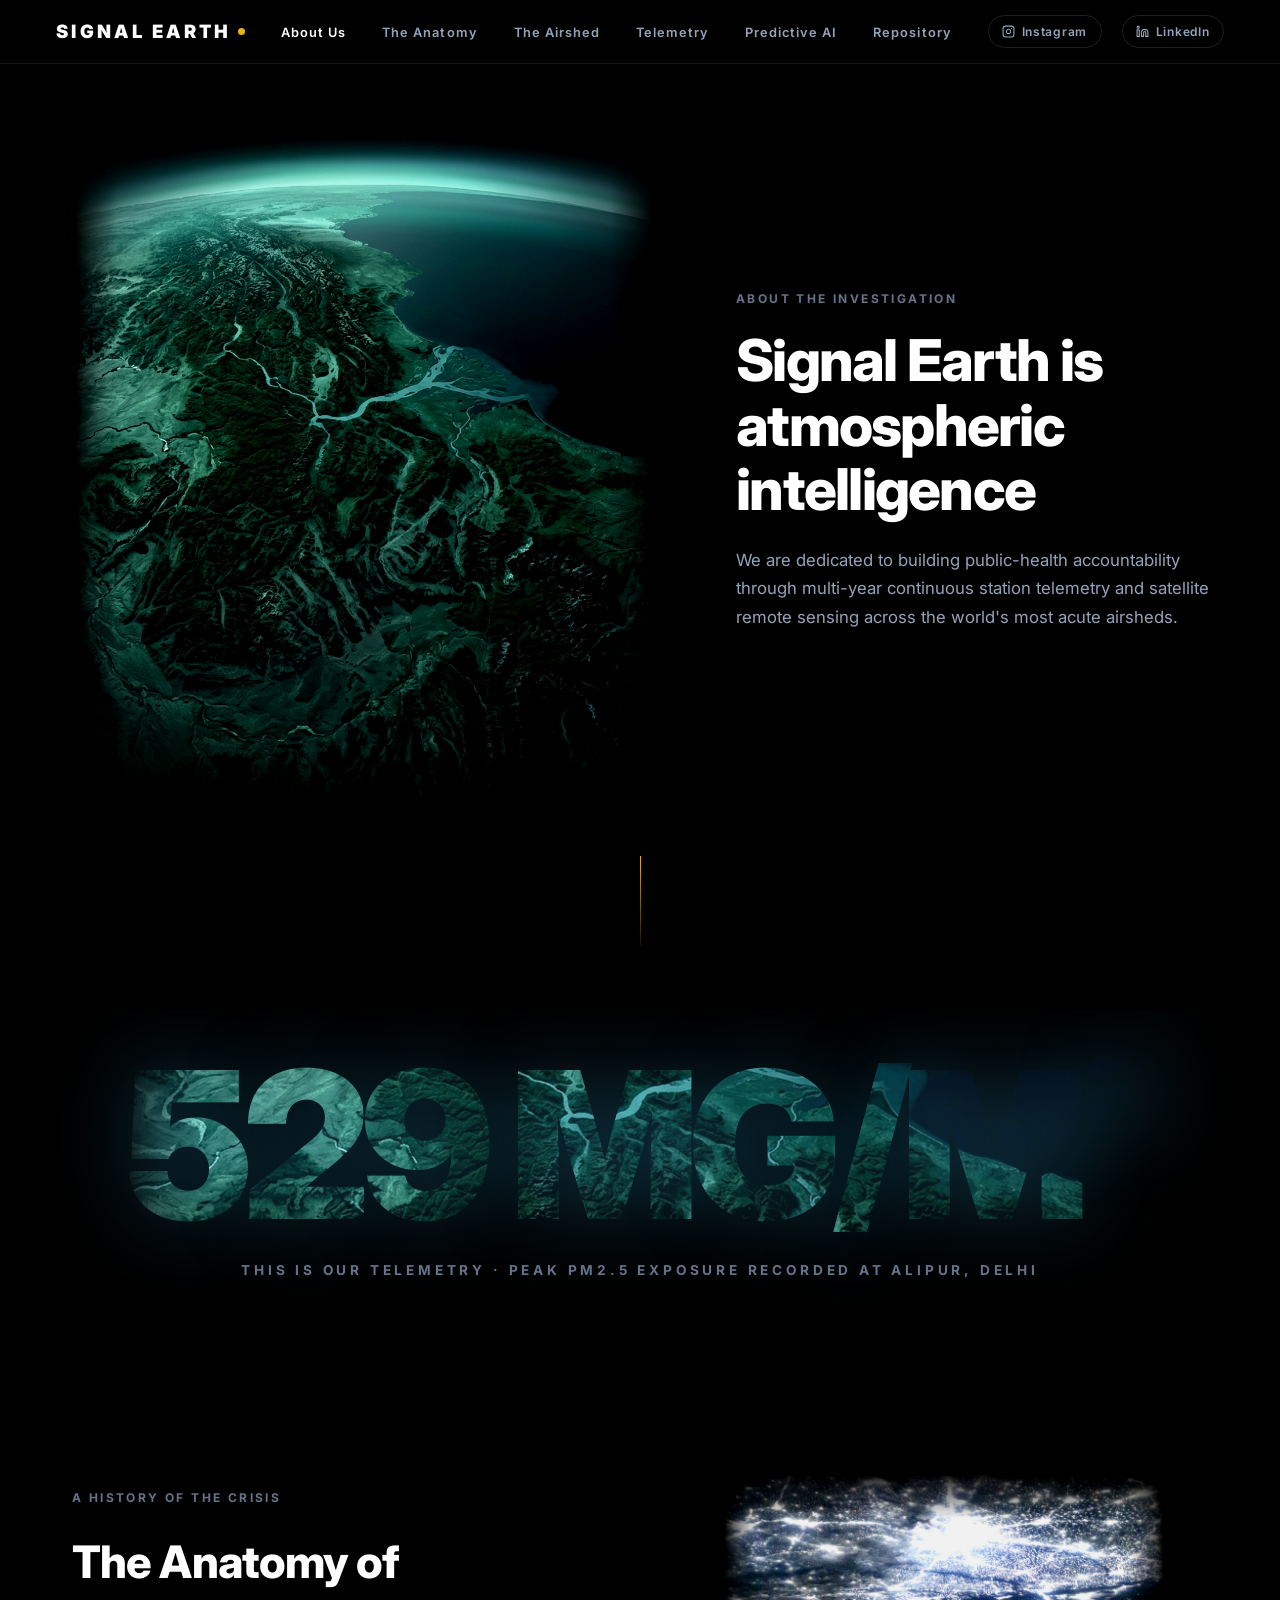
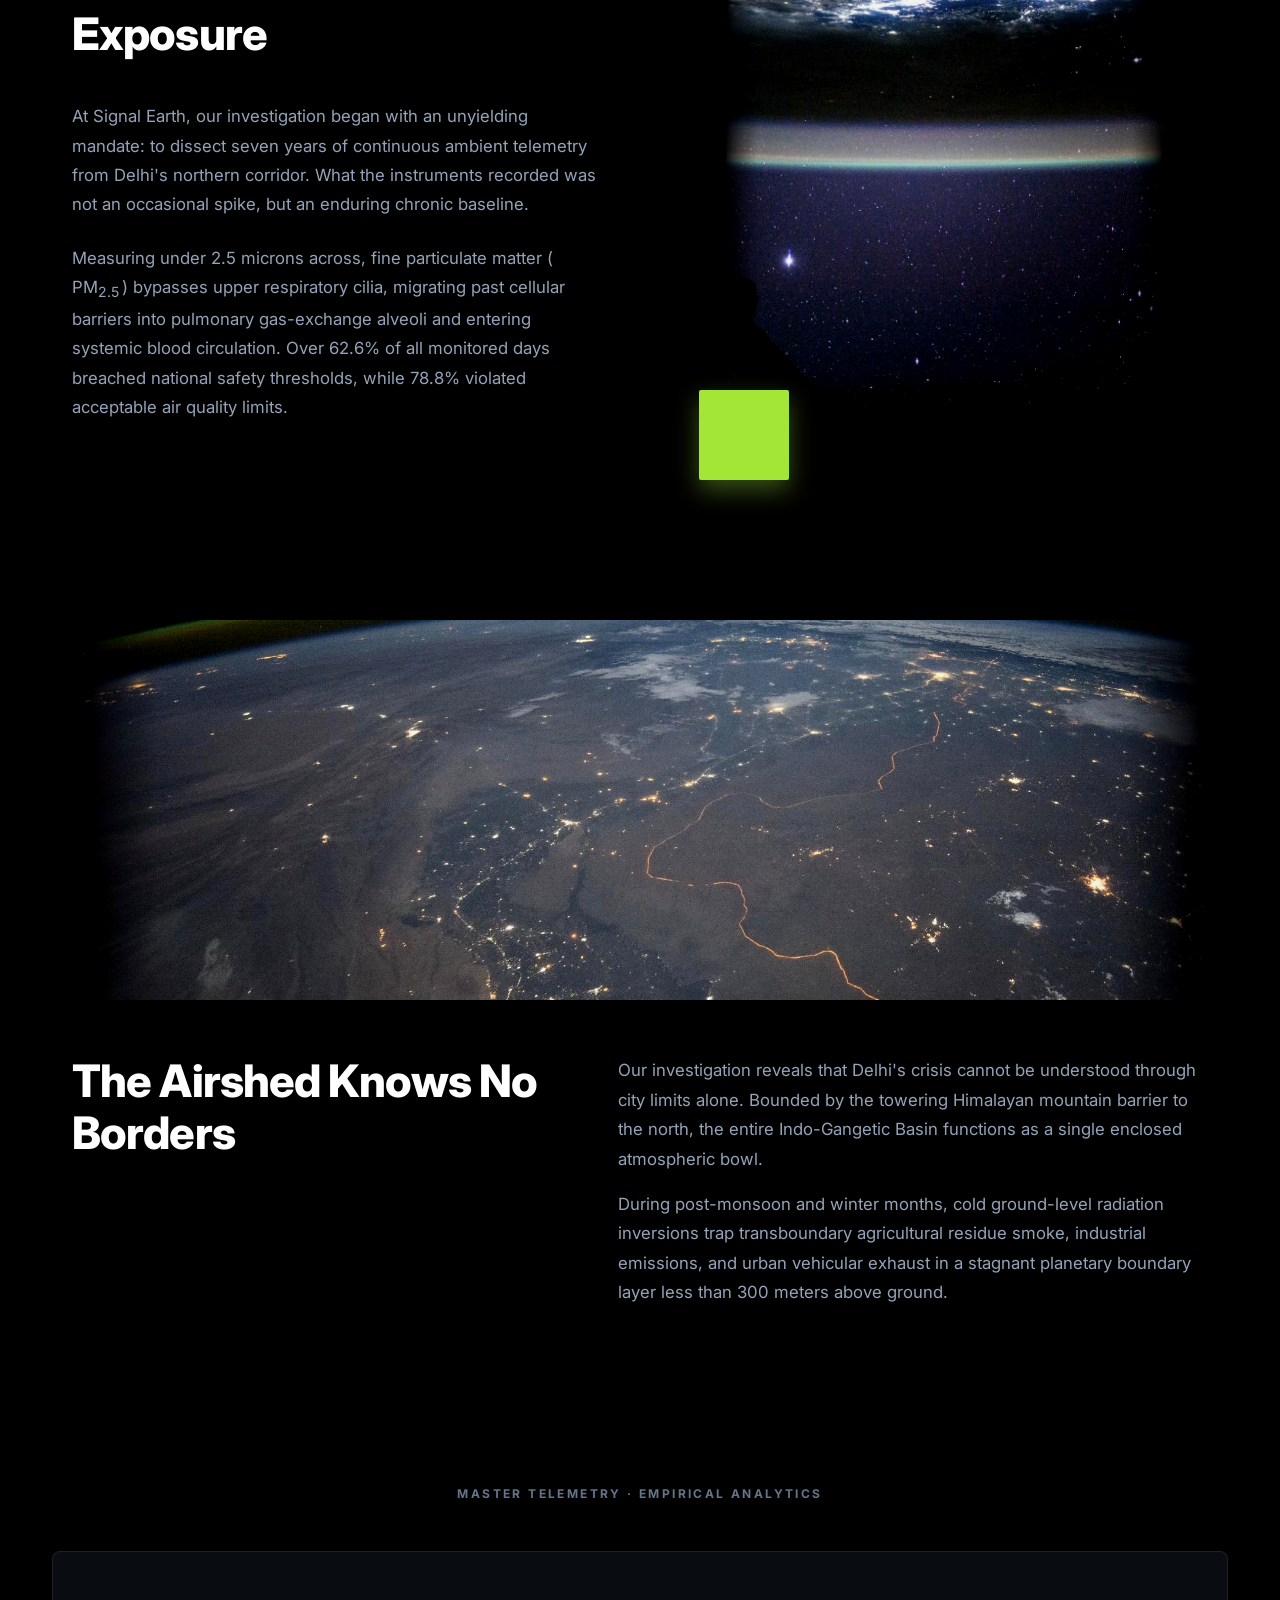
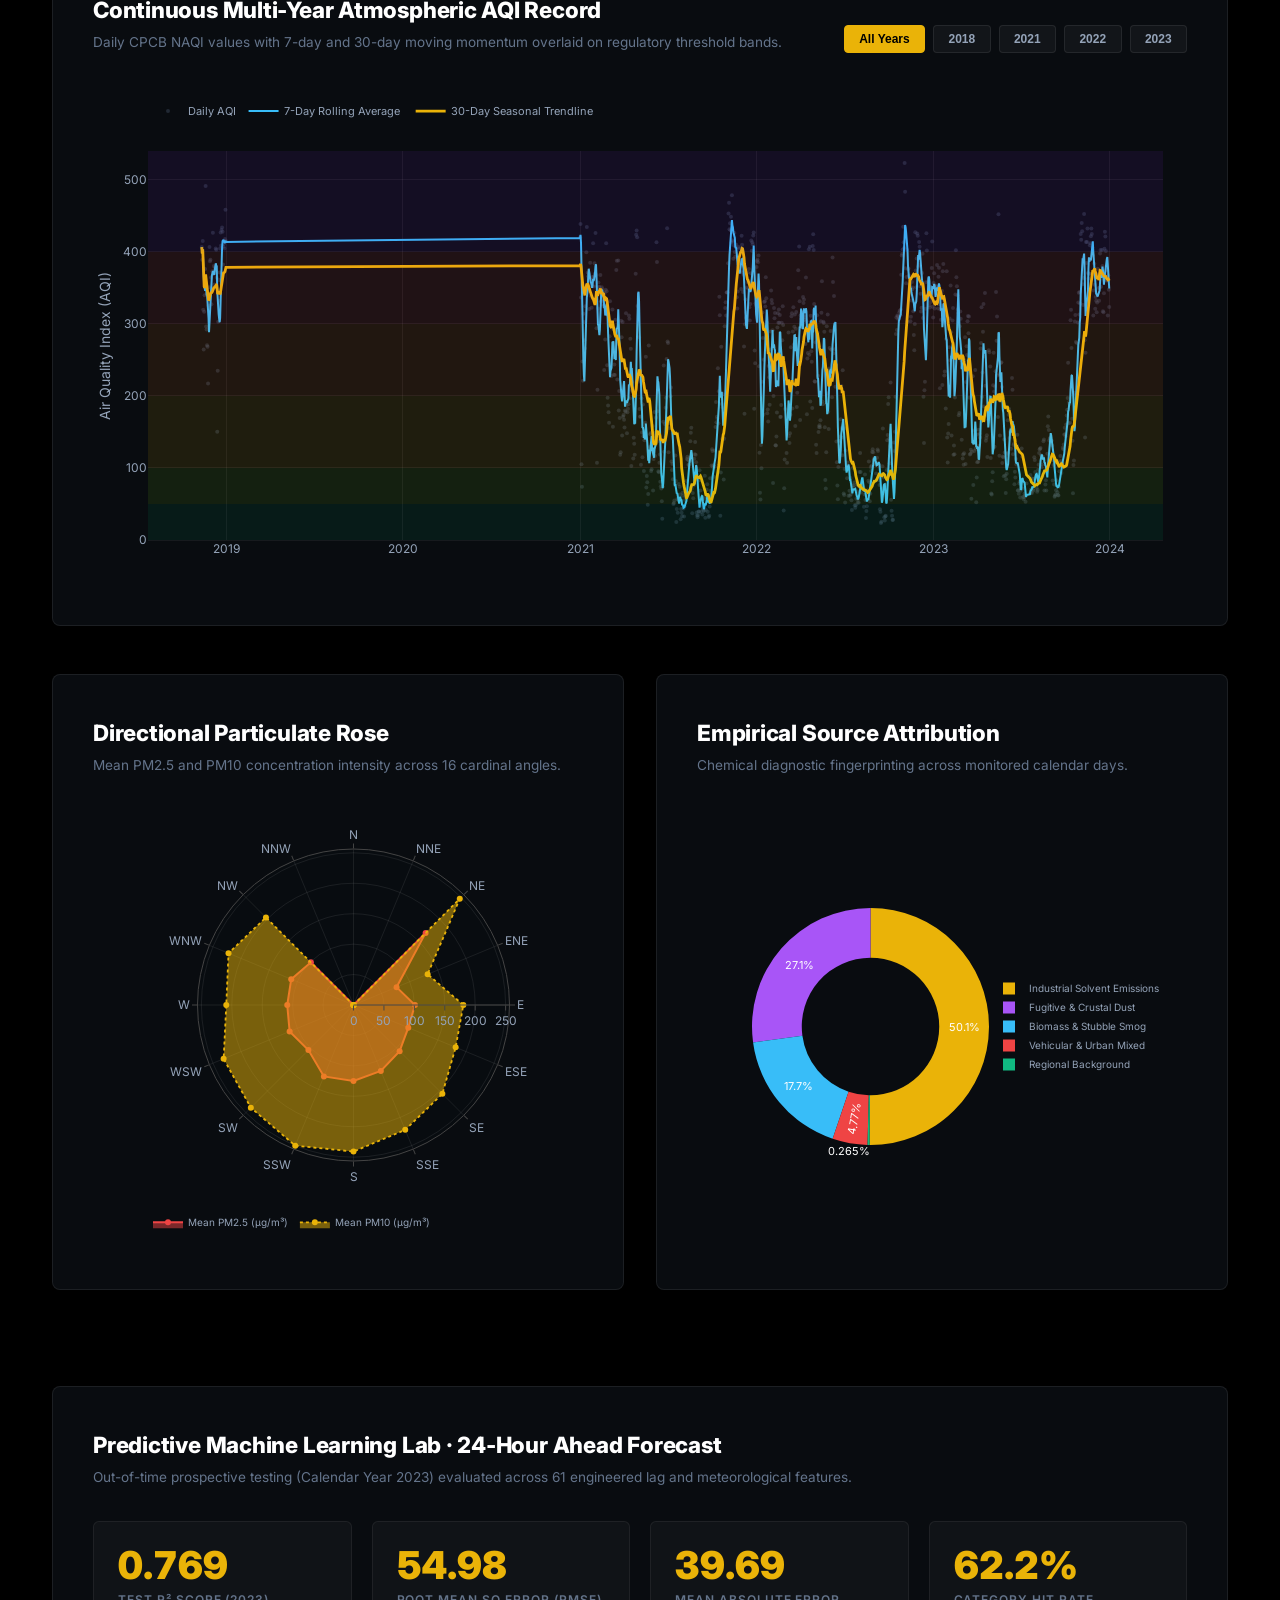
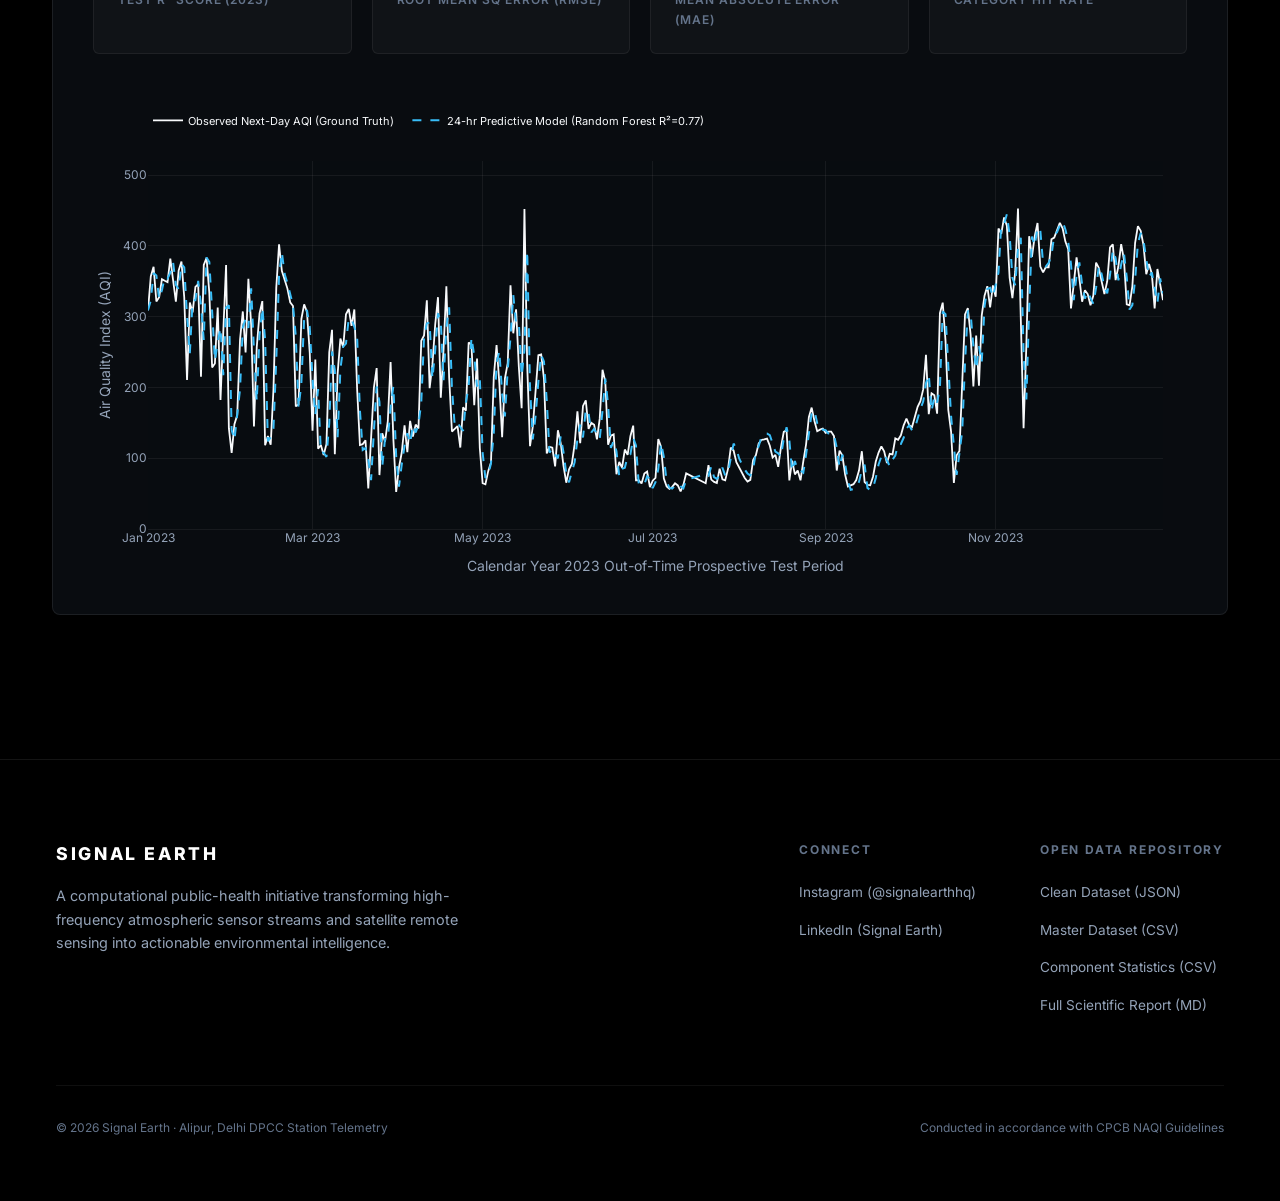
==== web/index.html @ 929bccee "refactor(web): update imagery with authentic dark satellite telemetry, remove people/street photos, " ====
<!DOCTYPE html>
<html lang="en">
<head>
  <meta charset="UTF-8">
  <meta name="viewport" content="width=device-width, initial-scale=1.0">
  <title>Signal Earth — Delhi Air Quality Investigation</title>
  <meta name="description" content="A luxury visual investigation into multi-year ambient air quality, CPCB NAQI telemetry, and predictive AI forecasting in Delhi, India.">
  <link rel="preconnect" href="https://fonts.googleapis.com">
  <link rel="preconnect" href="https://fonts.gstatic.com" crossorigin>
  <link href="https://fonts.googleapis.com/css2?family=Inter:wght@300;400;500;600;700;800;900&family=Newsreader:ital,opsz,wght@0,6..72,400;1,6..72,400&display=swap" rel="stylesheet">
  <script src="https://cdn.plot.ly/plotly-2.30.0.min.js"></script>
  <link rel="stylesheet" href="style.css">
</head>
<body>

  <!-- =========================================================================
       1. NAVIGATION BAR (Death Zone Style)
       ========================================================================= -->
  <header class="dz-navbar">
    <a href="#" class="dz-logo">
      <div class="dz-logo-mark">
        <span>SIGNAL EARTH</span>
        <span class="dz-logo-dot"></span>
      </div>
    </a>

    <ul class="dz-nav-center">
      <li><a href="#about" class="active">About Us</a></li>
      <li><a href="#exposure">The Anatomy</a></li>
      <li><a href="#airshed">The Airshed</a></li>
      <li><a href="#telemetry">Telemetry</a></li>
      <li><a href="#forecast">Predictive AI</a></li>
      <li><a href="#downloads">Repository</a></li>
    </ul>

    <div class="dz-nav-social">
      <a href="https://www.instagram.com/signalearthhq/" target="_blank" rel="noopener noreferrer" class="social-pill-link">
        <svg width="13" height="13" viewBox="0 0 24 24" fill="none" stroke="currentColor" stroke-width="2" stroke-linecap="round" stroke-linejoin="round"><rect x="2" y="2" width="20" height="20" rx="5" ry="5"></rect><path d="M16 11.37A4 4 0 1 1 12.63 8 4 4 0 0 1 16 11.37z"></path><line x1="17.5" y1="6.5" x2="17.51" y2="6.5"></line></svg>
        <span>Instagram</span>
      </a>
      <a href="https://www.linkedin.com/company/signalearth/about/?viewAsMember=true" target="_blank" rel="noopener noreferrer" class="social-pill-link">
        <svg width="13" height="13" viewBox="0 0 24 24" fill="none" stroke="currentColor" stroke-width="2" stroke-linecap="round" stroke-linejoin="round"><path d="M16 8a6 6 0 0 1 6 6v7h-4v-7a2 2 0 0 0-2-2 2 2 0 0 0-2 2v7h-4v-7a6 6 0 0 1 6-6z"></path><rect x="2" y="9" width="4" height="12"></rect><circle cx="4" cy="4" r="2"></circle></svg>
        <span>LinkedIn</span>
      </a>
    </div>
  </header>

  <main>
    <!-- =========================================================================
         2. HERO SECTION (Death Zone Mountain Layout)
         ========================================================================= -->
    <section class="dz-hero-section" id="about">
      <div class="dz-hero-canvas">
        <div class="dz-hero-focal-wrap">
          <img src="assets/hero_satellite_earth.jpg" alt="Atmospheric Remote Sensing and Planetary Dynamic Contours over Northern India" class="dz-hero-focal-img">
        </div>

        <div class="dz-hero-editorial-panel">
          <div class="dz-section-tag">About the Investigation</div>
          <h1 class="dz-hero-headline">Signal Earth is atmospheric intelligence</h1>
          <p class="dz-hero-paragraph">We are dedicated to building public-health accountability through multi-year continuous station telemetry and satellite remote sensing across the world's most acute airsheds.</p>
        </div>
      </div>

      <!-- Delicate vertical golden connecting line -->
      <div class="dz-vertical-guide-line"></div>
    </section>

    <!-- =========================================================================
         3. GIANT TYPOGRAPHIC MASK SECTION (The "8000m" Equivalent)
         ========================================================================= -->
    <section class="dz-giant-stat-section">
      <div class="dz-giant-stat-text">529 µg/m³</div>
      <div class="dz-giant-tagline">This is our telemetry &middot; Peak PM2.5 exposure recorded at Alipur, Delhi</div>
    </section>

    <!-- =========================================================================
         4. ASYMMETRIC NARRATIVE SECTION (The "A History of Us" Equivalent)
         ========================================================================= -->
    <section class="dz-narrative-section" id="exposure">
      <div class="dz-narrative-body">
        <div class="dz-section-tag">A History of the Crisis</div>
        <h2 class="dz-narrative-title">The Anatomy of Exposure</h2>
        <p>At Signal Earth, our investigation began with an unyielding mandate: to dissect seven years of continuous ambient telemetry from Delhi's northern corridor. What the instruments recorded was not an occasional spike, but an enduring chronic baseline.</p>
        <p>Measuring under 2.5 microns across, fine particulate matter (&thinsp;PM<sub>2.5</sub>&thinsp;) bypasses upper respiratory cilia, migrating past cellular barriers into pulmonary gas-exchange alveoli and entering systemic blood circulation. Over 62.6% of all monitored days breached national safety thresholds, while 78.8% violated acceptable air quality limits.</p>
      </div>

      <div class="dz-photo-accent-wrapper">
        <img src="assets/delhi_iss_night.jpg" alt="NASA ISS nocturnal remote sensing of Delhi urban footprint under winter atmospheric inversion" class="dz-story-photo">
        <div class="dz-accent-block"></div>
      </div>
    </section>

    <!-- =========================================================================
         5. WIDE PANORAMIC BREAK (The "Our Sustainable Journey" Equivalent)
         ========================================================================= -->
    <section class="dz-panorama-section" id="airshed">
      <div class="dz-panorama-frame">
        <img src="assets/himalaya_haze_panorama.jpg" alt="NASA Earth Observatory Satellite Panorama of Winter Haze Trapped Along the Himalayas">
      </div>

      <div class="dz-panorama-editorial">
        <h2 class="dz-panorama-headline">The Airshed Knows No Borders</h2>
        <div class="dz-panorama-text">
          <p>Our investigation reveals that Delhi's crisis cannot be understood through city limits alone. Bounded by the towering Himalayan mountain barrier to the north, the entire Indo-Gangetic Basin functions as a single enclosed atmospheric bowl.</p>
          <p style="margin-top: 1rem;">During post-monsoon and winter months, cold ground-level radiation inversions trap transboundary agricultural residue smoke, industrial emissions, and urban vehicular exhaust in a stagnant planetary boundary layer less than 300 meters above ground.</p>
        </div>
      </div>
    </section>

    <!-- =========================================================================
         6. MINIMALIST LUXURY DATA WIDGETS
         ========================================================================= -->
    <section class="dz-data-section" id="telemetry">
      <div class="dz-section-tag" style="text-align: center; margin-bottom: 3rem;">Master Telemetry &middot; Empirical Analytics</div>

      <!-- Widget 1: Master 7-Year AQI Trajectory -->
      <div class="dz-widget-card">
        <div class="dz-widget-header">
          <div>
            <h3 class="dz-widget-title">Continuous Multi-Year Atmospheric AQI Record</h3>
            <p class="dz-widget-subtitle">Daily CPCB NAQI values with 7-day and 30-day moving momentum overlaid on regulatory threshold bands.</p>
          </div>
          <div class="dz-filter-pill-group" id="year-filter-group">
            <button class="dz-filter-pill active" data-year="ALL">All Years</button>
            <button class="dz-filter-pill" data-year="2018">2018</button>
            <button class="dz-filter-pill" data-year="2021">2021</button>
            <button class="dz-filter-pill" data-year="2022">2022</button>
            <button class="dz-filter-pill" data-year="2023">2023</button>
          </div>
        </div>
        <div id="chart-timeseries" style="width: 100%; min-height: 500px;"></div>
      </div>

      <!-- Widget 2: Directional Polar Wind Rose & Source Attribution -->
      <div style="display: grid; grid-template-columns: 1fr 1fr; gap: 2rem;" class="grid-dual">
        <div class="dz-widget-card">
          <div class="dz-widget-header">
            <div>
              <h3 class="dz-widget-title">Directional Particulate Rose</h3>
              <p class="dz-widget-subtitle">Mean PM2.5 and PM10 concentration intensity across 16 cardinal angles.</p>
            </div>
          </div>
          <div id="chart-wind-rose" style="width: 100%; min-height: 440px;"></div>
        </div>

        <div class="dz-widget-card">
          <div class="dz-widget-header">
            <div>
              <h3 class="dz-widget-title">Empirical Source Attribution</h3>
              <p class="dz-widget-subtitle">Chemical diagnostic fingerprinting across monitored calendar days.</p>
            </div>
          </div>
          <div id="chart-source-pie" style="width: 100%; min-height: 440px;"></div>
        </div>
      </div>

      <!-- Widget 3: Predictive Machine Learning Forecast Lab -->
      <div class="dz-widget-card" id="forecast" style="margin-top: 3rem;">
        <div class="dz-widget-header">
          <div>
            <h3 class="dz-widget-title">Predictive Machine Learning Lab &middot; 24-Hour Ahead Forecast</h3>
            <p class="dz-widget-subtitle">Out-of-time prospective testing (Calendar Year 2023) evaluated across 61 engineered lag and meteorological features.</p>
          </div>
        </div>

        <!-- 4 KPI Boxes -->
        <div class="dz-kpi-grid">
          <div class="dz-kpi-box">
            <div class="dz-kpi-num">0.769</div>
            <div class="dz-kpi-desc">Test R&sup2; Score (2023)</div>
          </div>
          <div class="dz-kpi-box">
            <div class="dz-kpi-num">54.98</div>
            <div class="dz-kpi-desc">Root Mean Sq Error (RMSE)</div>
          </div>
          <div class="dz-kpi-box">
            <div class="dz-kpi-num">39.69</div>
            <div class="dz-kpi-desc">Mean Absolute Error (MAE)</div>
          </div>
          <div class="dz-kpi-box">
            <div class="dz-kpi-num">62.2%</div>
            <div class="dz-kpi-desc">Category Hit Rate</div>
          </div>
        </div>

        <div id="chart-forecast-ts" style="width: 100%; min-height: 480px;"></div>
      </div>
    </section>
  </main>

  <!-- =========================================================================
       7. FOOTER & SOCIAL CONNECT
       ========================================================================= -->
  <footer class="dz-footer" id="downloads">
    <div class="dz-footer-inner">
      <div class="dz-footer-brand">
        <h4>SIGNAL EARTH</h4>
        <p>A computational public-health initiative transforming high-frequency atmospheric sensor streams and satellite remote sensing into actionable environmental intelligence.</p>
      </div>

      <div class="dz-footer-links-group">
        <div class="dz-footer-col">
          <h5>Connect</h5>
          <ul>
            <li><a href="https://www.instagram.com/signalearthhq/" target="_blank" rel="noopener noreferrer">Instagram (@signalearthhq)</a></li>
            <li><a href="https://www.linkedin.com/company/signalearth/about/?viewAsMember=true" target="_blank" rel="noopener noreferrer">LinkedIn (Signal Earth)</a></li>
          </ul>
        </div>

        <div class="dz-footer-col">
          <h5>Open Data Repository</h5>
          <ul>
            <li><a href="data/cleaned.json" download="delhi_air_quality_clean.json">Clean Dataset (JSON)</a></li>
            <li><a href="../data/processed/air_quality_clean.csv" download="air_quality_clean.csv">Master Dataset (CSV)</a></li>
            <li><a href="../reports/component_statistics.csv" download="component_statistics.csv">Component Statistics (CSV)</a></li>
            <li><a href="../reports/air_quality_analysis_report.md" target="_blank">Full Scientific Report (MD)</a></li>
          </ul>
        </div>
      </div>
    </div>

    <div class="dz-bottom-bar">
      <span>&copy; 2026 Signal Earth &middot; Alipur, Delhi DPCC Station Telemetry</span>
      <span>Conducted in accordance with CPCB NAQI Guidelines</span>
    </div>
  </footer>

  <script src="app.js"></script>
</body>
</html>
---- web/style.css ----
/* ==========================================================================
   SIGNAL EARTH - LUXURY EDITORIAL DESIGN SYSTEM
   Modeled after Death Zone Luxury Outdoor / Editorial Visual Layout
   Pure Obsidian Black Canvas (#000000) & Minimalist High-End Typography
   ========================================================================== */

@import url('https://fonts.googleapis.com/css2?family=Inter:wght@300;400;500;600;700;800;900&family=Newsreader:ital,opsz,wght@0,6..72,400;1,6..72,400&display=swap');

:root {
  --bg-pure-black: #000000;
  --bg-card-obsidian: #090c10;
  --bg-card-surface: #111620;
  
  --text-white: #ffffff;
  --text-heading: #f8fafc;
  --text-body: #94a3b8;
  --text-muted: #64748b;
  
  --accent-gold: #eab308;
  --accent-amber: #f59e0b;
  --accent-ochre: #d97706;
  --accent-lime: #a3e635;
  --accent-cyan: #38bdf8;
  --accent-crimson: #ef4444;

  --font-sans: 'Inter', -apple-system, BlinkMacSystemFont, 'Segoe UI', Roboto, sans-serif;
  --font-editorial: 'Newsreader', Georgia, serif;
}

*, *::before, *::after {
  box-sizing: border-box;
  margin: 0;
  padding: 0;
}

html {
  scroll-behavior: smooth;
  font-size: 16px;
  background-color: var(--bg-pure-black);
  color: var(--text-white);
  font-family: var(--font-sans);
  -webkit-font-smoothing: antialiased;
}

body {
  overflow-x: hidden;
  line-height: 1.6;
  background-color: var(--bg-pure-black);
}

/* ==========================================================================
   1. NAVIGATION BAR (Death Zone Style)
   ========================================================================== */

.dz-navbar {
  position: fixed;
  top: 0;
  left: 0;
  width: 100%;
  height: 64px;
  display: flex;
  align-items: center;
  justify-content: space-between;
  padding: 0 3.5rem;
  background: rgba(0, 0, 0, 0.85);
  backdrop-filter: blur(16px);
  -webkit-backdrop-filter: blur(16px);
  border-bottom: 1px solid rgba(255, 255, 255, 0.08);
  z-index: 1000;
}

.dz-logo {
  display: flex;
  align-items: center;
  gap: 0.75rem;
  text-decoration: none;
  color: var(--text-white);
}

.dz-logo-mark {
  font-size: 1.15rem;
  font-weight: 900;
  letter-spacing: 0.18em;
  text-transform: uppercase;
  color: var(--text-white);
  display: flex;
  align-items: center;
  gap: 0.4rem;
}

.dz-logo-dot {
  width: 7px;
  height: 7px;
  border-radius: 50%;
  background: var(--accent-gold);
}

.dz-nav-center {
  display: flex;
  align-items: center;
  gap: 2.25rem;
  list-style: none;
}

.dz-nav-center a {
  color: #94a3b8;
  text-decoration: none;
  font-size: 0.8rem;
  font-weight: 600;
  letter-spacing: 0.08em;
  text-transform: capitalize;
  transition: color 0.2s ease;
}

.dz-nav-center a:hover,
.dz-nav-center a.active {
  color: var(--text-white);
}

.dz-nav-social {
  display: flex;
  align-items: center;
  gap: 1.25rem;
}

.social-pill-link {
  display: inline-flex;
  align-items: center;
  gap: 0.4rem;
  font-size: 0.75rem;
  font-weight: 600;
  letter-spacing: 0.06em;
  color: var(--text-body);
  text-decoration: none;
  padding: 0.35rem 0.85rem;
  border-radius: 999px;
  border: 1px solid rgba(255, 255, 255, 0.12);
  transition: all 0.2s ease;
}

.social-pill-link:hover {
  color: var(--text-white);
  border-color: rgba(255, 255, 255, 0.35);
  background: rgba(255, 255, 255, 0.05);
}

/* ==========================================================================
   2. HERO SECTION (Death Zone Mountain Layout)
   ========================================================================== */

.dz-hero-section {
  position: relative;
  min-height: 100vh;
  display: flex;
  flex-direction: column;
  justify-content: flex-end;
  padding: 7rem 3.5rem 4rem 3.5rem;
  background-color: var(--bg-pure-black);
}

.dz-hero-canvas {
  position: relative;
  width: 100%;
  max-width: 1300px;
  margin: 0 auto;
  display: grid;
  grid-template-columns: 1.1fr 0.9fr;
  align-items: center;
  gap: 3rem;
}

.dz-hero-focal-wrap {
  position: relative;
  display: flex;
  justify-content: center;
}

.dz-hero-focal-img {
  width: 100%;
  max-width: 580px;
  height: auto;
  display: block;
  filter: contrast(1.15) brightness(0.95);
  mask-image: radial-gradient(circle at center, black 65%, transparent 95%);
  -webkit-mask-image: radial-gradient(circle at center, black 65%, transparent 95%);
}

.dz-hero-editorial-panel {
  padding-left: 1rem;
}

.dz-section-tag {
  font-size: 0.75rem;
  font-weight: 700;
  letter-spacing: 0.2em;
  text-transform: uppercase;
  color: var(--text-muted);
  margin-bottom: 1.25rem;
}

.dz-hero-headline {
  font-size: clamp(2.4rem, 4.5vw, 3.8rem);
  font-weight: 800;
  line-height: 1.12;
  letter-spacing: -0.03em;
  color: var(--text-white);
  margin-bottom: 1.5rem;
}

.dz-hero-paragraph {
  font-size: 1.05rem;
  line-height: 1.7;
  color: var(--text-body);
  max-width: 480px;
}

/* Delicate vertical golden connecting line */
.dz-vertical-guide-line {
  width: 1px;
  height: 90px;
  background: linear-gradient(180deg, var(--accent-gold) 0%, rgba(234, 179, 8, 0.1) 100%);
  margin: 3rem auto 0 auto;
}

/* ==========================================================================
   3. GIANT TYPOGRAPHIC MASK SECTION (The "8000m" Equivalent)
   ========================================================================== */

.dz-giant-stat-section {
  padding: 3rem 1.5rem 6rem 1.5rem;
  text-align: center;
  background-color: var(--bg-pure-black);
}

.dz-giant-stat-text {
  font-size: clamp(5.5rem, 16vw, 15rem);
  font-weight: 900;
  line-height: 0.85;
  letter-spacing: -0.05em;
  text-transform: uppercase;
  display: inline-block;
  
  /* Text mask with authentic satellite Earth texture */
  background-image: url('assets/mask_satellite_texture.jpg');
  background-size: cover;
  background-position: center 40%;
  -webkit-background-clip: text;
  background-clip: text;
  color: transparent;
  
  /* Subtle glow & fallback */
  text-shadow: 0 0 80px rgba(56, 189, 248, 0.25);
  user-select: none;
}

.dz-giant-tagline {
  font-size: 0.85rem;
  font-weight: 700;
  letter-spacing: 0.28em;
  text-transform: uppercase;
  color: var(--text-muted);
  margin-top: 1.75rem;
}

/* ==========================================================================
   4. ASYMMETRIC NARRATIVE SECTION (The "A History of Us" Equivalent)
   ========================================================================== */

.dz-narrative-section {
  max-width: 1200px;
  margin: 0 auto;
  padding: 6rem 2rem;
  display: grid;
  grid-template-columns: 1fr 1fr;
  gap: 5rem;
  align-items: center;
}

.dz-narrative-title {
  font-size: clamp(2rem, 3.5vw, 2.8rem);
  font-weight: 800;
  letter-spacing: -0.02em;
  margin-bottom: 2rem;
  color: var(--text-white);
}

.dz-narrative-body p {
  font-size: 1.05rem;
  line-height: 1.75;
  color: var(--text-body);
  margin-bottom: 1.5rem;
}

/* Right side photo container with overlapping accent box */
.dz-photo-accent-wrapper {
  position: relative;
  max-width: 440px;
  margin: 0 auto;
}

.dz-story-photo {
  width: 100%;
  height: auto;
  border-radius: 4px;
  display: block;
  box-shadow: 0 25px 50px -12px rgba(0, 0, 0, 0.85);
  filter: contrast(1.1) brightness(0.95);
}

/* Overlapping colored accent box (Death Zone lime square) */
.dz-accent-block {
  position: absolute;
  bottom: -20px;
  left: -25px;
  width: 90px;
  height: 90px;
  background: var(--accent-lime);
  border-radius: 2px;
  z-index: 10;
  box-shadow: 0 10px 25px rgba(163, 230, 53, 0.35);
}

/* ==========================================================================
   5. WIDE PANORAMIC BREAK (The "Our Sustainable Journey" Equivalent)
   ========================================================================== */

.dz-panorama-section {
  max-width: 1200px;
  margin: 4rem auto 6rem auto;
  padding: 0 2rem;
}

.dz-panorama-frame {
  width: 100%;
  height: 380px;
  overflow: hidden;
  border-radius: 4px;
  margin-bottom: 3.5rem;
}

.dz-panorama-frame img {
  width: 100%;
  height: 100%;
  object-fit: cover;
  display: block;
  filter: contrast(1.15) brightness(0.95);
}

.dz-panorama-editorial {
  display: grid;
  grid-template-columns: 0.9fr 1.1fr;
  gap: 4rem;
  align-items: start;
}

.dz-panorama-headline {
  font-size: clamp(2rem, 3.5vw, 2.8rem);
  font-weight: 800;
  line-height: 1.15;
  letter-spacing: -0.02em;
  color: var(--text-white);
}

.dz-panorama-text {
  font-size: 1.05rem;
  line-height: 1.75;
  color: var(--text-body);
}

/* ==========================================================================
   6. MINIMALIST LUXURY DATA WIDGETS
   ========================================================================== */

.dz-data-section {
  max-width: 1240px;
  margin: 0 auto;
  padding: 5rem 2rem 6rem 2rem;
}

.dz-widget-card {
  background: var(--bg-card-obsidian);
  border: 1px solid rgba(255, 255, 255, 0.08);
  border-radius: 8px;
  padding: 2.5rem;
  margin-bottom: 3rem;
}

.dz-widget-header {
  display: flex;
  justify-content: space-between;
  align-items: flex-end;
  flex-wrap: wrap;
  gap: 1rem;
  margin-bottom: 2rem;
}

.dz-widget-title {
  font-size: 1.4rem;
  font-weight: 800;
  color: var(--text-white);
  letter-spacing: -0.01em;
}

.dz-widget-subtitle {
  font-size: 0.85rem;
  color: var(--text-muted);
  margin-top: 0.25rem;
}

.dz-filter-pill-group {
  display: flex;
  gap: 0.5rem;
}

.dz-filter-pill {
  background: rgba(255, 255, 255, 0.04);
  color: var(--text-body);
  border: 1px solid rgba(255, 255, 255, 0.08);
  padding: 0.4rem 0.9rem;
  border-radius: 4px;
  font-size: 0.75rem;
  font-weight: 600;
  cursor: pointer;
  transition: all 0.2s ease;
}

.dz-filter-pill:hover {
  color: var(--text-white);
  border-color: rgba(255, 255, 255, 0.25);
}

.dz-filter-pill.active {
  background: var(--accent-gold);
  color: #000000;
  font-weight: 700;
  border-color: var(--accent-gold);
}

.dz-kpi-grid {
  display: grid;
  grid-template-columns: repeat(auto-fit, minmax(220px, 1fr));
  gap: 1.25rem;
  margin-bottom: 2.5rem;
}

.dz-kpi-box {
  background: rgba(255, 255, 255, 0.03);
  border: 1px solid rgba(255, 255, 255, 0.06);
  border-radius: 6px;
  padding: 1.5rem;
  text-align: left;
}

.dz-kpi-num {
  font-size: 2.4rem;
  font-weight: 900;
  color: var(--accent-gold);
  line-height: 1;
  margin-bottom: 0.4rem;
  font-variant-numeric: tabular-nums;
}

.dz-kpi-desc {
  font-size: 0.75rem;
  font-weight: 600;
  letter-spacing: 0.08em;
  text-transform: uppercase;
  color: var(--text-muted);
}

/* ==========================================================================
   7. FOOTER & SOCIAL CONNECT
   ========================================================================== */

.dz-footer {
  border-top: 1px solid rgba(255, 255, 255, 0.08);
  padding: 5rem 3.5rem 4rem 3.5rem;
  background-color: #000000;
}

.dz-footer-inner {
  max-width: 1200px;
  margin: 0 auto;
  display: flex;
  justify-content: space-between;
  align-items: flex-start;
  flex-wrap: wrap;
  gap: 3rem;
}

.dz-footer-brand {
  max-width: 420px;
}

.dz-footer-brand h4 {
  font-size: 1.1rem;
  font-weight: 800;
  letter-spacing: 0.15em;
  text-transform: uppercase;
  color: var(--text-white);
  margin-bottom: 1rem;
}

.dz-footer-brand p {
  font-size: 0.9rem;
  color: var(--text-body);
  line-height: 1.65;
}

.dz-footer-links-group {
  display: flex;
  gap: 4rem;
}

.dz-footer-col h5 {
  font-size: 0.75rem;
  font-weight: 700;
  letter-spacing: 0.15em;
  text-transform: uppercase;
  color: var(--text-muted);
  margin-bottom: 1.25rem;
}

.dz-footer-col ul {
  list-style: none;
}

.dz-footer-col li {
  margin-bottom: 0.75rem;
}

.dz-footer-col a {
  color: var(--text-body);
  text-decoration: none;
  font-size: 0.85rem;
  transition: color 0.2s ease;
}

.dz-footer-col a:hover {
  color: var(--text-white);
}

.dz-bottom-bar {
  max-width: 1200px;
  margin: 3.5rem auto 0 auto;
  padding-top: 2rem;
  border-top: 1px solid rgba(255, 255, 255, 0.06);
  display: flex;
  justify-content: space-between;
  align-items: center;
  font-size: 0.75rem;
  color: var(--text-muted);
}

/* ==========================================================================
   RESPONSIVE DESIGN
   ========================================================================== */

@media (max-width: 900px) {
  .dz-navbar {
    padding: 0 1.5rem;
  }
  .dz-nav-center {
    display: none;
  }
  .dz-hero-canvas,
  .dz-narrative-section,
  .dz-panorama-editorial {
    grid-template-columns: 1fr;
    gap: 3rem;
  }
  .dz-hero-section {
    padding: 6rem 1.5rem 3rem 1.5rem;
  }
  .dz-accent-block {
    left: 0;
    bottom: -15px;
  }
}
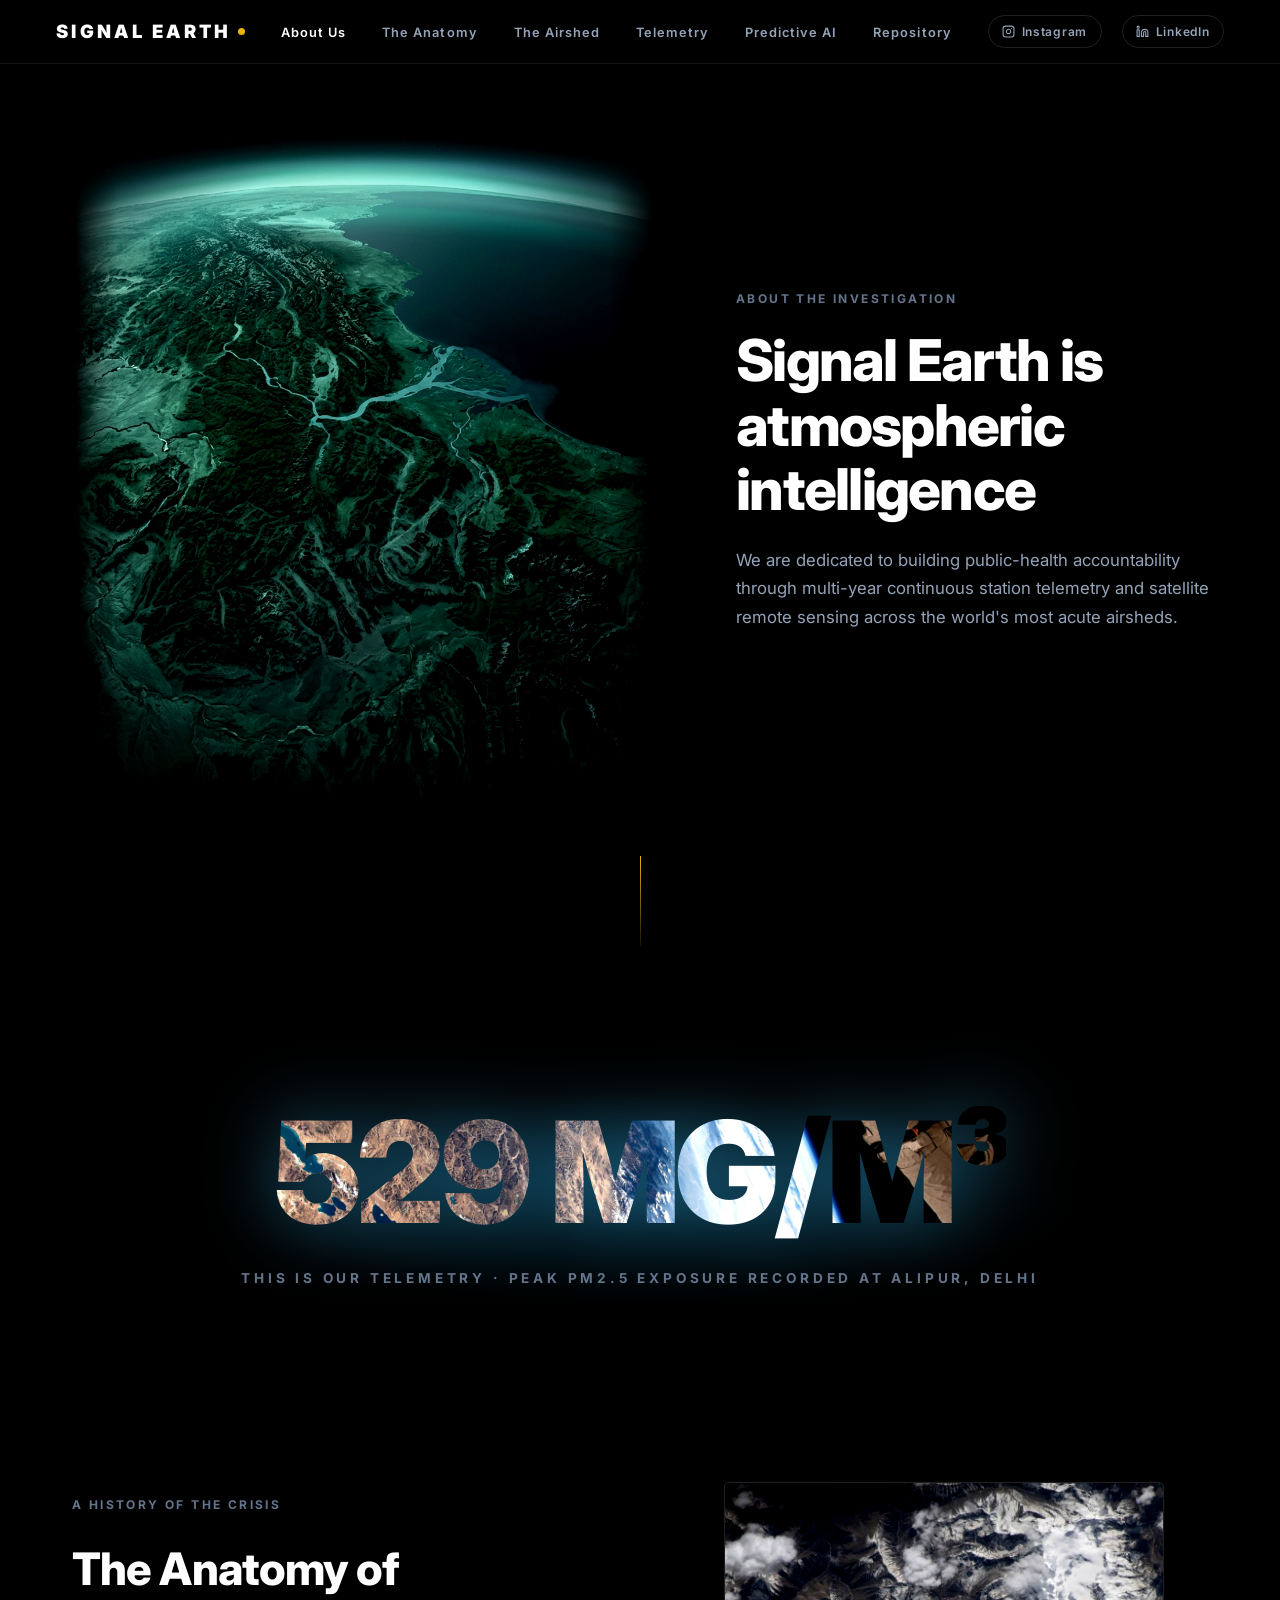
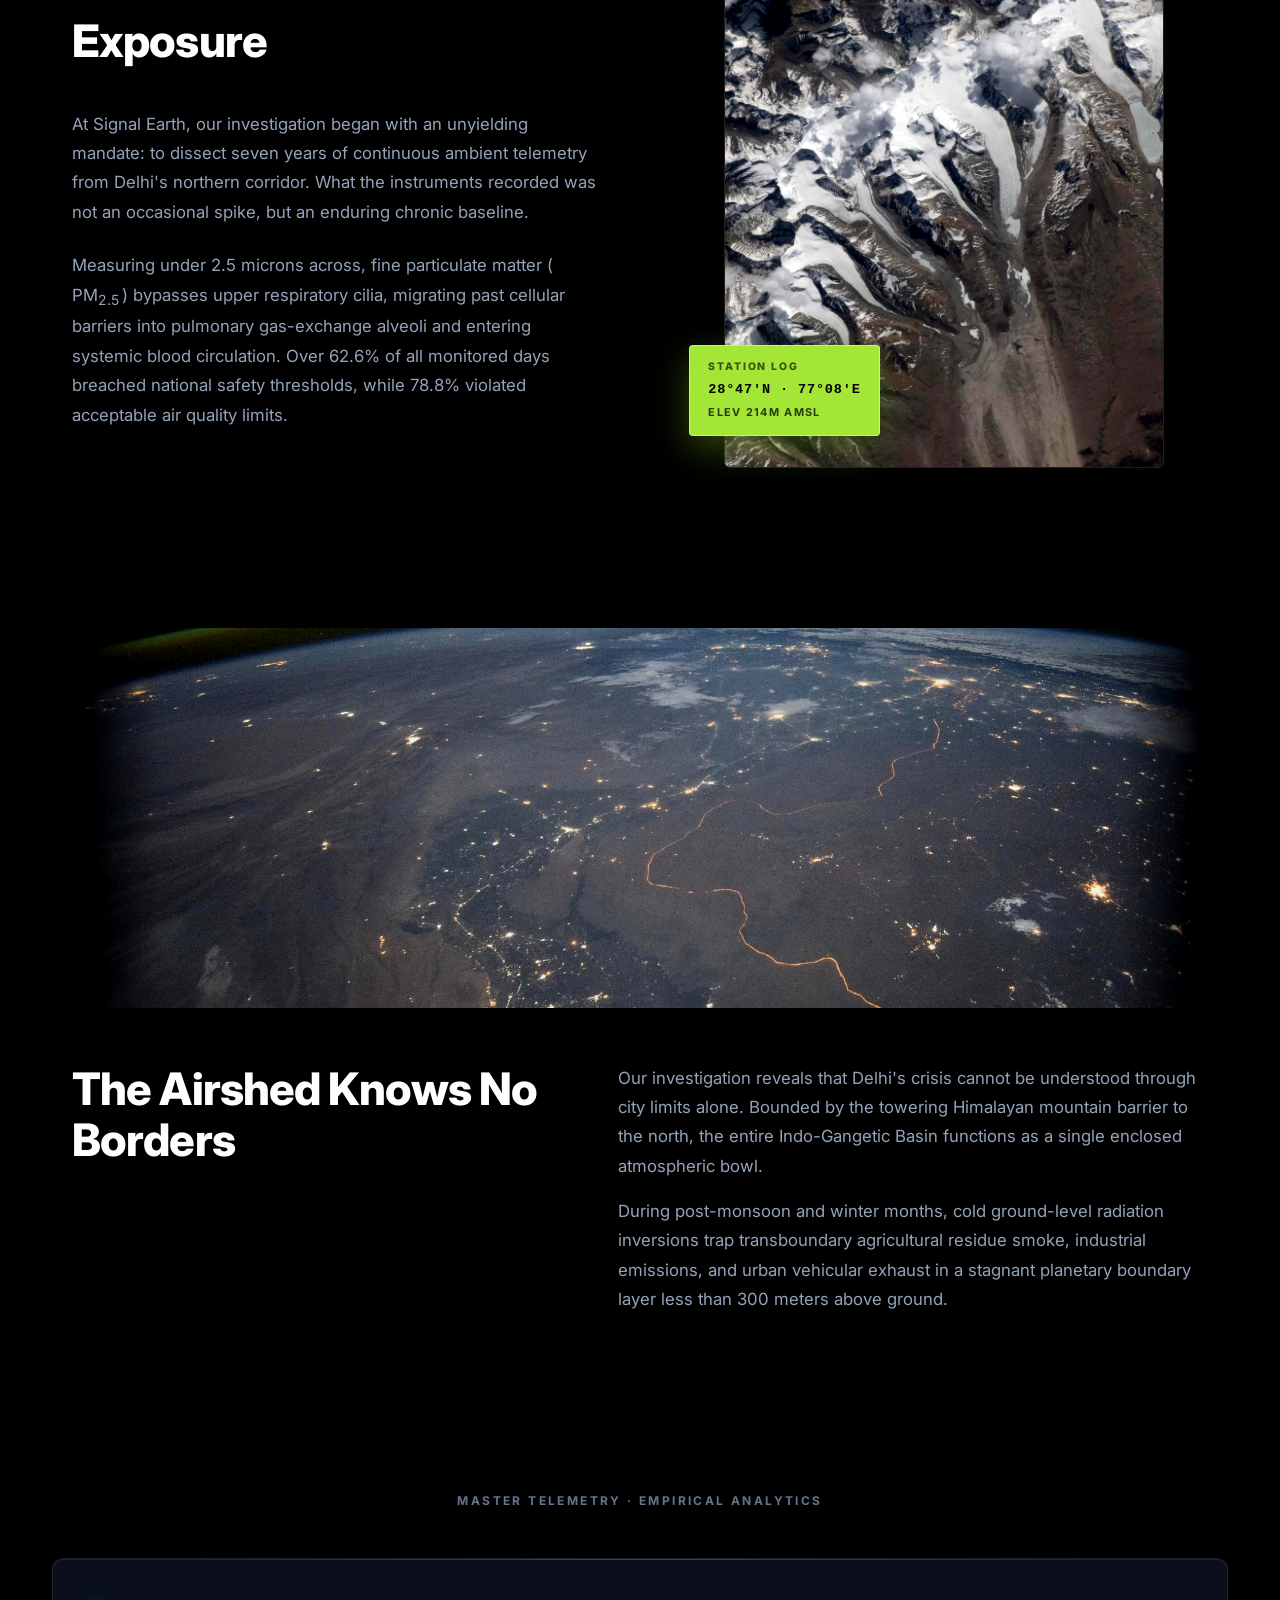
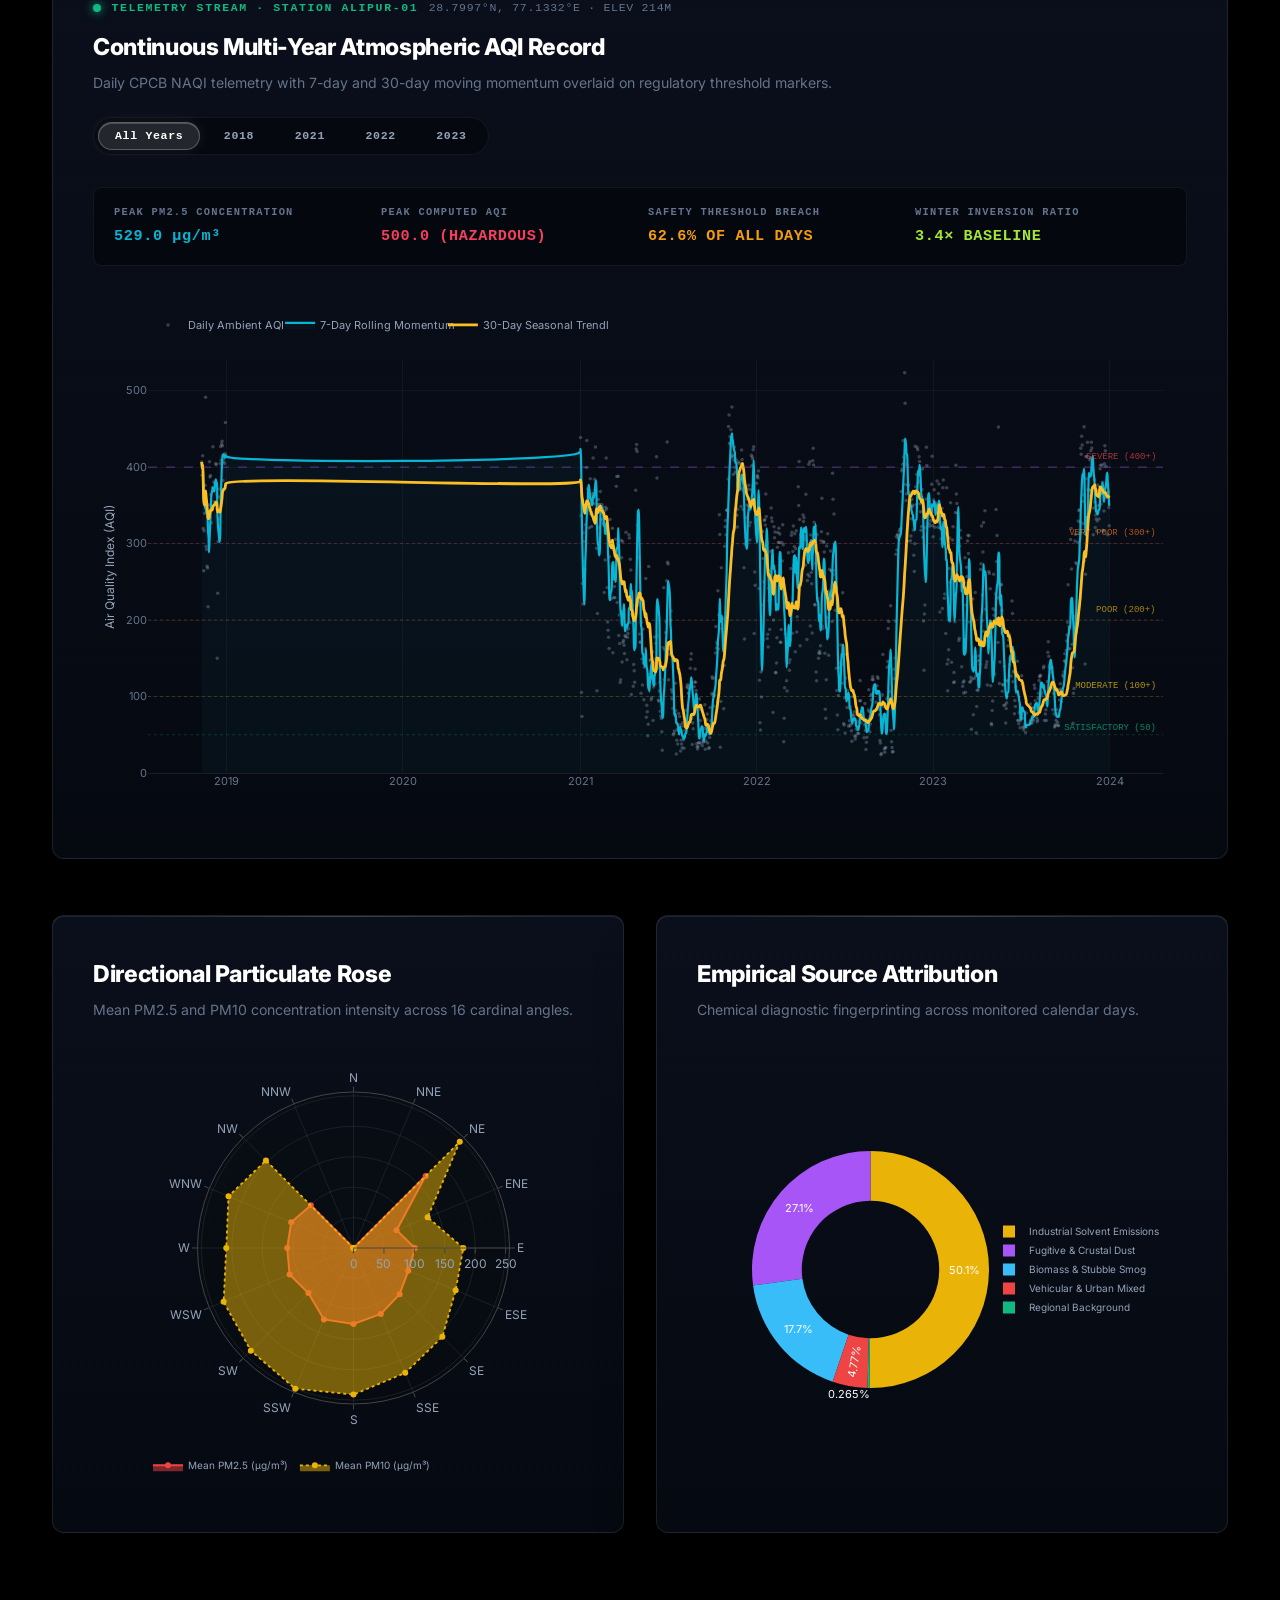
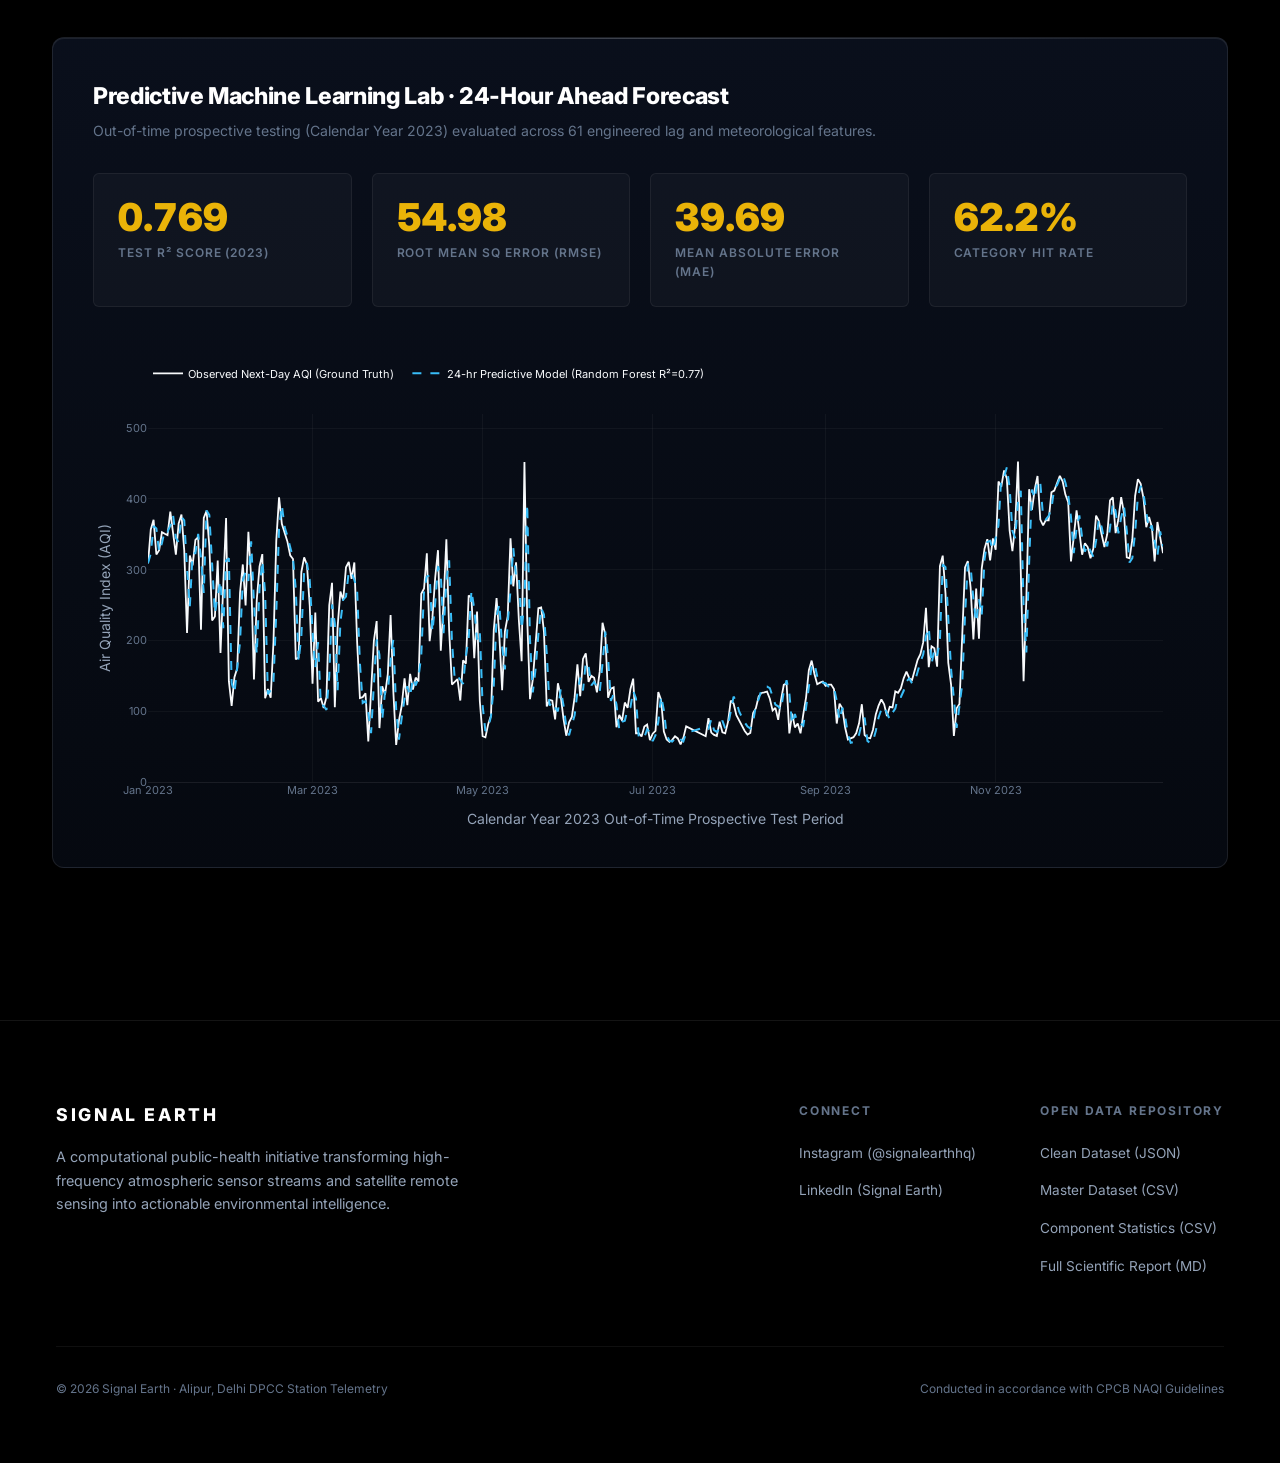
==== commit 4d6b84a4: "feat(web): add atmospheric depth, replace neon block with telemetry HUD badge, enhance typographic c" ====
--- a/web/index.html
+++ b/web/index.html
@@ -86,8 +86,12 @@
       </div>
 
       <div class="dz-photo-accent-wrapper">
-        <img src="assets/delhi_iss_night.jpg" alt="NASA ISS nocturnal remote sensing of Delhi urban footprint under winter atmospheric inversion" class="dz-story-photo">
-        <div class="dz-accent-block"></div>
+        <img src="assets/delhi_iss_night.jpg" alt="NASA Space Station Earth Observation of the Himalayan Barrier and Glacial Ridges" class="dz-story-photo">
+        <div class="dz-accent-block">
+          <span class="dz-accent-chip">STATION LOG</span>
+          <span class="dz-accent-code">28°47′N · 77°08′E</span>
+          <span class="dz-accent-elev">ELEV 214M AMSL</span>
+        </div>
       </div>
     </section>
 
@@ -118,8 +122,13 @@
       <div class="dz-widget-card">
         <div class="dz-widget-header">
           <div>
+            <div class="dz-hud-status-row">
+              <span class="dz-beacon-live"></span>
+              <span class="dz-hud-badge">TELEMETRY STREAM · STATION ALIPUR-01</span>
+              <span class="dz-hud-coord">28.7997°N, 77.1332°E · ELEV 214M</span>
+            </div>
             <h3 class="dz-widget-title">Continuous Multi-Year Atmospheric AQI Record</h3>
-            <p class="dz-widget-subtitle">Daily CPCB NAQI values with 7-day and 30-day moving momentum overlaid on regulatory threshold bands.</p>
+            <p class="dz-widget-subtitle">Daily CPCB NAQI telemetry with 7-day and 30-day moving momentum overlaid on regulatory threshold markers.</p>
           </div>
           <div class="dz-filter-pill-group" id="year-filter-group">
             <button class="dz-filter-pill active" data-year="ALL">All Years</button>
@@ -129,7 +138,28 @@
             <button class="dz-filter-pill" data-year="2023">2023</button>
           </div>
         </div>
-        <div id="chart-timeseries" style="width: 100%; min-height: 500px;"></div>
+
+        <!-- Telemetry HUD KPI Strip -->
+        <div class="dz-telemetry-hud-strip">
+          <div class="dz-hud-strip-item">
+            <div class="dz-hud-strip-label">PEAK PM2.5 CONCENTRATION</div>
+            <div class="dz-hud-strip-val text-cyan">529.0 µg/m³</div>
+          </div>
+          <div class="dz-hud-strip-item">
+            <div class="dz-hud-strip-label">PEAK COMPUTED AQI</div>
+            <div class="dz-hud-strip-val text-rose">500.0 (HAZARDOUS)</div>
+          </div>
+          <div class="dz-hud-strip-item">
+            <div class="dz-hud-strip-label">SAFETY THRESHOLD BREACH</div>
+            <div class="dz-hud-strip-val text-amber">62.6% OF ALL DAYS</div>
+          </div>
+          <div class="dz-hud-strip-item">
+            <div class="dz-hud-strip-label">WINTER INVERSION RATIO</div>
+            <div class="dz-hud-strip-val text-lime">3.4× BASELINE</div>
+          </div>
+        </div>
+
+        <div id="chart-timeseries" style="width: 100%; min-height: 520px;"></div>
       </div>
 
       <!-- Widget 2: Directional Polar Wind Rose & Source Attribution -->
--- a/web/style.css
+++ b/web/style.css
@@ -227,29 +227,49 @@
    ========================================================================== */
 
 .dz-giant-stat-section {
-  padding: 3rem 1.5rem 6rem 1.5rem;
+  padding: 6rem 1.5rem;
   text-align: center;
   background-color: var(--bg-pure-black);
+  position: relative;
+  overflow: hidden;
+}
+
+.dz-giant-stat-section::before {
+  content: '';
+  position: absolute;
+  top: 50%;
+  left: 50%;
+  transform: translate(-50%, -50%);
+  width: 70vw;
+  max-width: 950px;
+  height: 220px;
+  background: radial-gradient(ellipse at center, rgba(14, 165, 233, 0.16) 0%, rgba(0, 0, 0, 0) 70%);
+  pointer-events: none;
+  z-index: 0;
 }
 
 .dz-giant-stat-text {
-  font-size: clamp(5.5rem, 16vw, 15rem);
+  font-size: clamp(3.8rem, 11vw, 9.5rem);
   font-weight: 900;
-  line-height: 0.85;
-  letter-spacing: -0.05em;
+  line-height: 0.95;
+  letter-spacing: -0.03em;
   text-transform: uppercase;
   display: inline-block;
+  white-space: nowrap;
+  max-width: 100%;
+  position: relative;
+  z-index: 1;
   
-  /* Text mask with authentic satellite Earth texture */
+  /* Text mask with high contrast authentic Himalayan snow peaks & ice ridges */
   background-image: url('assets/mask_satellite_texture.jpg');
   background-size: cover;
-  background-position: center 40%;
+  background-position: center 30%;
   -webkit-background-clip: text;
   background-clip: text;
   color: transparent;
   
-  /* Subtle glow & fallback */
-  text-shadow: 0 0 80px rgba(56, 189, 248, 0.25);
+  /* Glowing ambient backlight for crystalline depth */
+  filter: drop-shadow(0 0 35px rgba(56, 189, 248, 0.45));
   user-select: none;
 }
 
@@ -260,6 +280,8 @@
   text-transform: uppercase;
   color: var(--text-muted);
   margin-top: 1.75rem;
+  position: relative;
+  z-index: 1;
 }
 
 /* ==========================================================================
@@ -298,26 +320,60 @@
   margin: 0 auto;
 }
 
+.dz-photo-accent-wrapper {
+  position: relative;
+  max-width: 440px;
+  margin-left: auto;
+}
+
 .dz-story-photo {
   width: 100%;
   height: auto;
-  border-radius: 4px;
+  border-radius: 6px;
   display: block;
-  box-shadow: 0 25px 50px -12px rgba(0, 0, 0, 0.85);
-  filter: contrast(1.1) brightness(0.95);
-}
-
-/* Overlapping colored accent box (Death Zone lime square) */
+  border: 1px solid rgba(255, 255, 255, 0.12);
+  box-shadow: 0 25px 60px -15px rgba(0, 0, 0, 0.9), 0 0 1px rgba(255, 255, 255, 0.2);
+  filter: contrast(1.15) brightness(1.02);
+}
+
+/* Authentic Death Zone telemetry callout badge */
 .dz-accent-block {
   position: absolute;
-  bottom: -20px;
-  left: -25px;
-  width: 90px;
-  height: 90px;
+  bottom: 2rem;
+  left: -2.2rem;
   background: var(--accent-lime);
-  border-radius: 2px;
+  color: #000000;
+  padding: 0.85rem 1.15rem;
+  border-radius: 4px;
   z-index: 10;
-  box-shadow: 0 10px 25px rgba(163, 230, 53, 0.35);
+  box-shadow: 0 12px 35px rgba(163, 230, 53, 0.3), 0 4px 10px rgba(0, 0, 0, 0.5);
+  display: flex;
+  flex-direction: column;
+  gap: 3px;
+  border: 1px solid rgba(255, 255, 255, 0.4);
+}
+
+.dz-accent-chip {
+  font-size: 0.65rem;
+  font-weight: 800;
+  letter-spacing: 0.18em;
+  color: rgba(0, 0, 0, 0.65);
+  text-transform: uppercase;
+}
+
+.dz-accent-code {
+  font-size: 0.85rem;
+  font-weight: 900;
+  letter-spacing: 0.06em;
+  font-family: ui-monospace, SFMono-Regular, Menlo, Monaco, Consolas, monospace;
+  color: #000000;
+}
+
+.dz-accent-elev {
+  font-size: 0.68rem;
+  font-weight: 700;
+  letter-spacing: 0.12em;
+  color: rgba(0, 0, 0, 0.75);
 }
 
 /* ==========================================================================
@@ -378,11 +434,62 @@
 }
 
 .dz-widget-card {
-  background: var(--bg-card-obsidian);
-  border: 1px solid rgba(255, 255, 255, 0.08);
-  border-radius: 8px;
+  background: linear-gradient(180deg, rgba(15, 23, 42, 0.65) 0%, rgba(6, 10, 18, 0.9) 100%);
+  border: 1px solid rgba(255, 255, 255, 0.09);
+  border-radius: 12px;
   padding: 2.5rem;
-  margin-bottom: 3rem;
+  margin-bottom: 3.5rem;
+  box-shadow: 0 25px 50px -12px rgba(0, 0, 0, 0.85), inset 0 1px 0 rgba(255, 255, 255, 0.08);
+  backdrop-filter: blur(20px);
+  position: relative;
+  overflow: hidden;
+}
+
+.dz-widget-card::before {
+  content: '';
+  position: absolute;
+  top: 0;
+  left: 10%;
+  right: 10%;
+  height: 1px;
+  background: linear-gradient(90deg, transparent, rgba(255, 255, 255, 0.15), transparent);
+  pointer-events: none;
+}
+
+.dz-hud-status-row {
+  display: flex;
+  align-items: center;
+  gap: 0.65rem;
+  margin-bottom: 0.75rem;
+}
+
+.dz-beacon-live {
+  width: 8px;
+  height: 8px;
+  border-radius: 50%;
+  background: #10b981;
+  box-shadow: 0 0 10px #10b981;
+  animation: pulse-beacon 2s infinite ease-in-out;
+}
+
+@keyframes pulse-beacon {
+  0%, 100% { opacity: 1; transform: scale(1); }
+  50% { opacity: 0.4; transform: scale(0.85); }
+}
+
+.dz-hud-badge {
+  font-family: ui-monospace, monospace;
+  font-size: 0.72rem;
+  font-weight: 700;
+  letter-spacing: 0.14em;
+  color: #10b981;
+}
+
+.dz-hud-coord {
+  font-family: ui-monospace, monospace;
+  font-size: 0.72rem;
+  color: #64748b;
+  letter-spacing: 0.06em;
 }
 
 .dz-widget-header {
@@ -390,50 +497,97 @@
   justify-content: space-between;
   align-items: flex-end;
   flex-wrap: wrap;
+  gap: 1.5rem;
+  margin-bottom: 2rem;
+}
+
+.dz-widget-title {
+  font-size: 1.45rem;
+  font-weight: 800;
+  color: var(--text-white);
+  letter-spacing: -0.015em;
+}
+
+.dz-widget-subtitle {
+  font-size: 0.88rem;
+  color: var(--text-muted);
+  margin-top: 0.35rem;
+  line-height: 1.5;
+}
+
+/* Telemetry HUD KPI Strip */
+.dz-telemetry-hud-strip {
+  display: grid;
+  grid-template-columns: repeat(auto-fit, minmax(180px, 1fr));
   gap: 1rem;
+  padding: 1rem 1.25rem;
+  background: rgba(0, 0, 0, 0.4);
+  border: 1px solid rgba(255, 255, 255, 0.06);
+  border-radius: 8px;
   margin-bottom: 2rem;
 }
 
-.dz-widget-title {
-  font-size: 1.4rem;
+.dz-hud-strip-item {
+  display: flex;
+  flex-direction: column;
+  gap: 0.25rem;
+}
+
+.dz-hud-strip-label {
+  font-family: ui-monospace, monospace;
+  font-size: 0.65rem;
+  font-weight: 700;
+  letter-spacing: 0.12em;
+  color: #64748b;
+  text-transform: uppercase;
+}
+
+.dz-hud-strip-val {
+  font-family: ui-monospace, monospace;
+  font-size: 0.95rem;
   font-weight: 800;
-  color: var(--text-white);
-  letter-spacing: -0.01em;
-}
-
-.dz-widget-subtitle {
-  font-size: 0.85rem;
-  color: var(--text-muted);
-  margin-top: 0.25rem;
-}
+  letter-spacing: 0.04em;
+}
+
+.text-cyan { color: #06b6d4; }
+.text-rose { color: #f43f5e; }
+.text-amber { color: #f59e0b; }
+.text-lime { color: #a3e635; }
 
 .dz-filter-pill-group {
   display: flex;
-  gap: 0.5rem;
+  gap: 0.4rem;
+  background: rgba(0, 0, 0, 0.4);
+  padding: 4px;
+  border-radius: 9999px;
+  border: 1px solid rgba(255, 255, 255, 0.06);
 }
 
 .dz-filter-pill {
-  background: rgba(255, 255, 255, 0.04);
-  color: var(--text-body);
-  border: 1px solid rgba(255, 255, 255, 0.08);
-  padding: 0.4rem 0.9rem;
-  border-radius: 4px;
-  font-size: 0.75rem;
-  font-weight: 600;
+  background: transparent;
+  color: #94a3b8;
+  border: 1px solid transparent;
+  padding: 0.4rem 1rem;
+  border-radius: 9999px;
+  font-family: ui-monospace, monospace;
+  font-size: 0.72rem;
+  font-weight: 700;
+  letter-spacing: 0.06em;
   cursor: pointer;
   transition: all 0.2s ease;
 }
 
 .dz-filter-pill:hover {
-  color: var(--text-white);
+  color: #ffffff;
+  background: rgba(255, 255, 255, 0.06);
+}
+
+.dz-filter-pill.active {
+  background: rgba(255, 255, 255, 0.12);
+  color: #ffffff;
+  font-weight: 800;
   border-color: rgba(255, 255, 255, 0.25);
-}
-
-.dz-filter-pill.active {
-  background: var(--accent-gold);
-  color: #000000;
-  font-weight: 700;
-  border-color: var(--accent-gold);
+  box-shadow: 0 0 16px rgba(255, 255, 255, 0.08), inset 0 1px 0 rgba(255, 255, 255, 0.2);
 }
 
 .dz-kpi-grid {
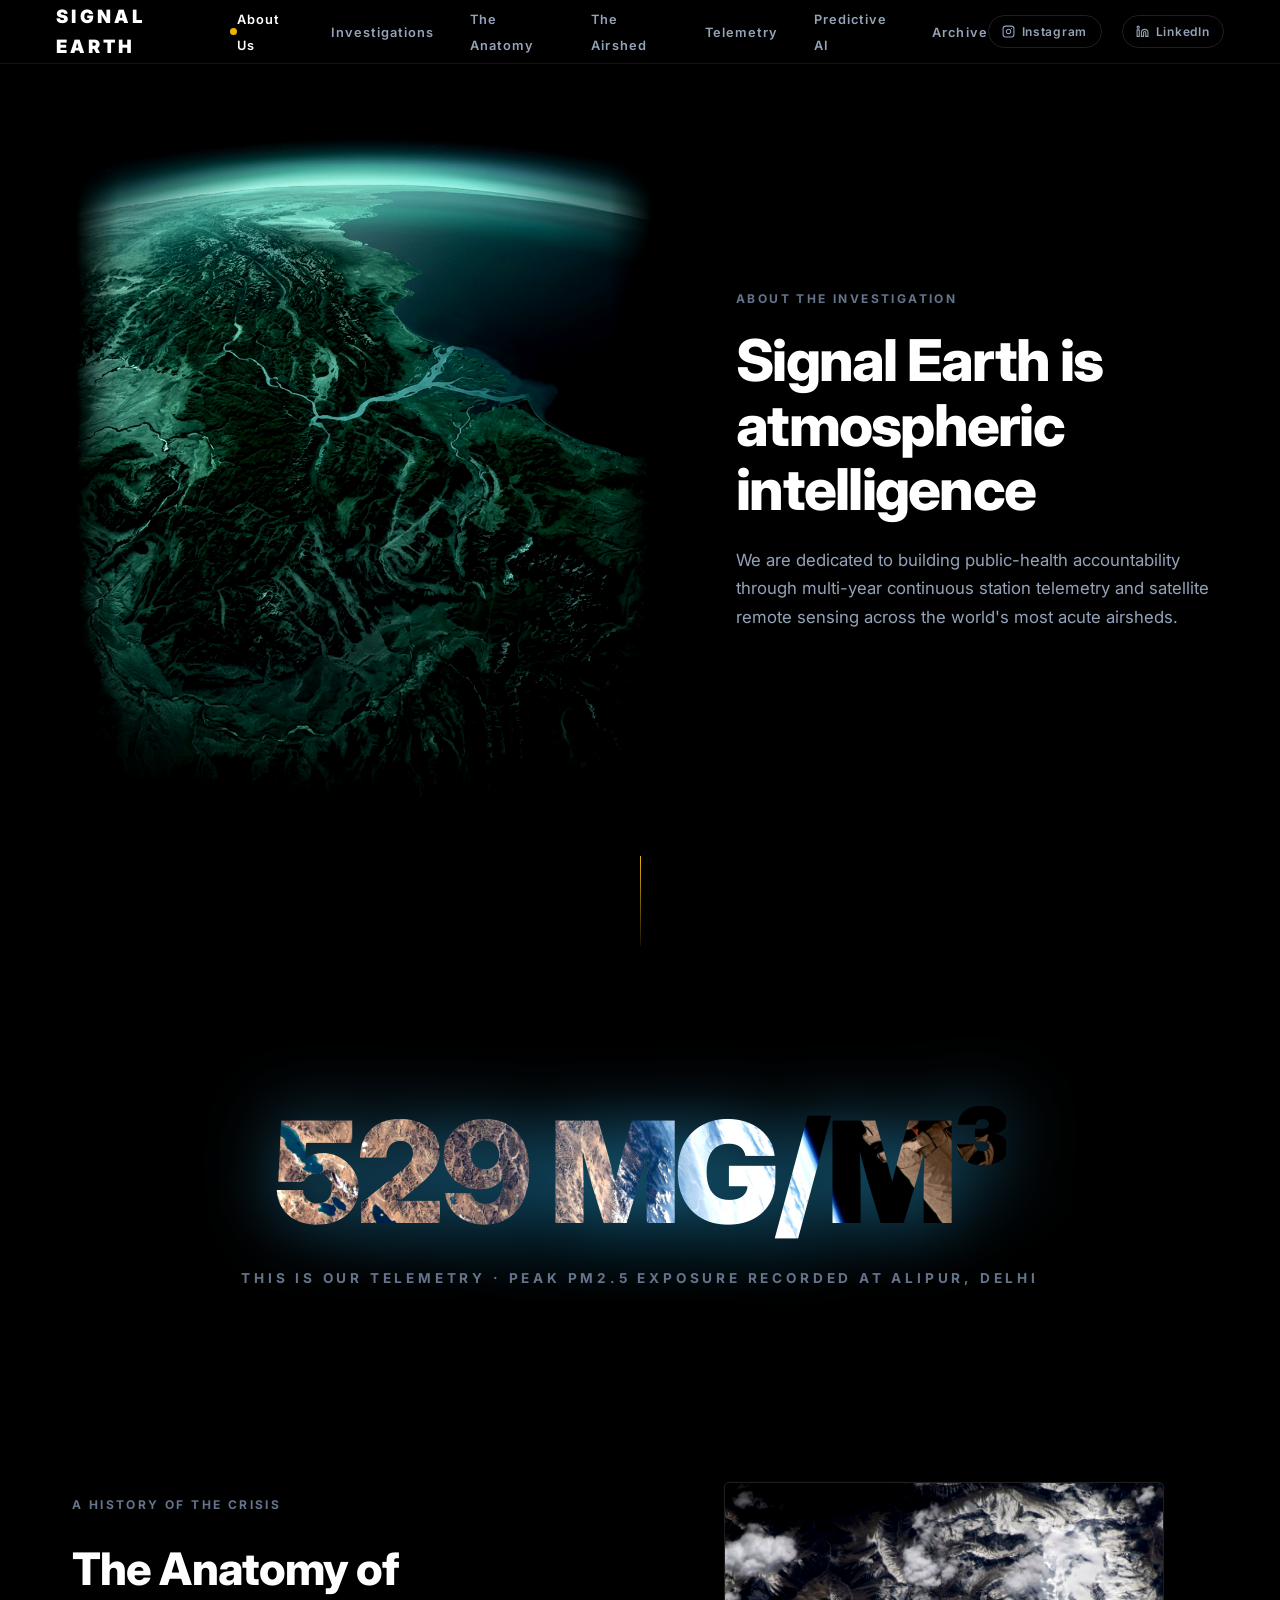
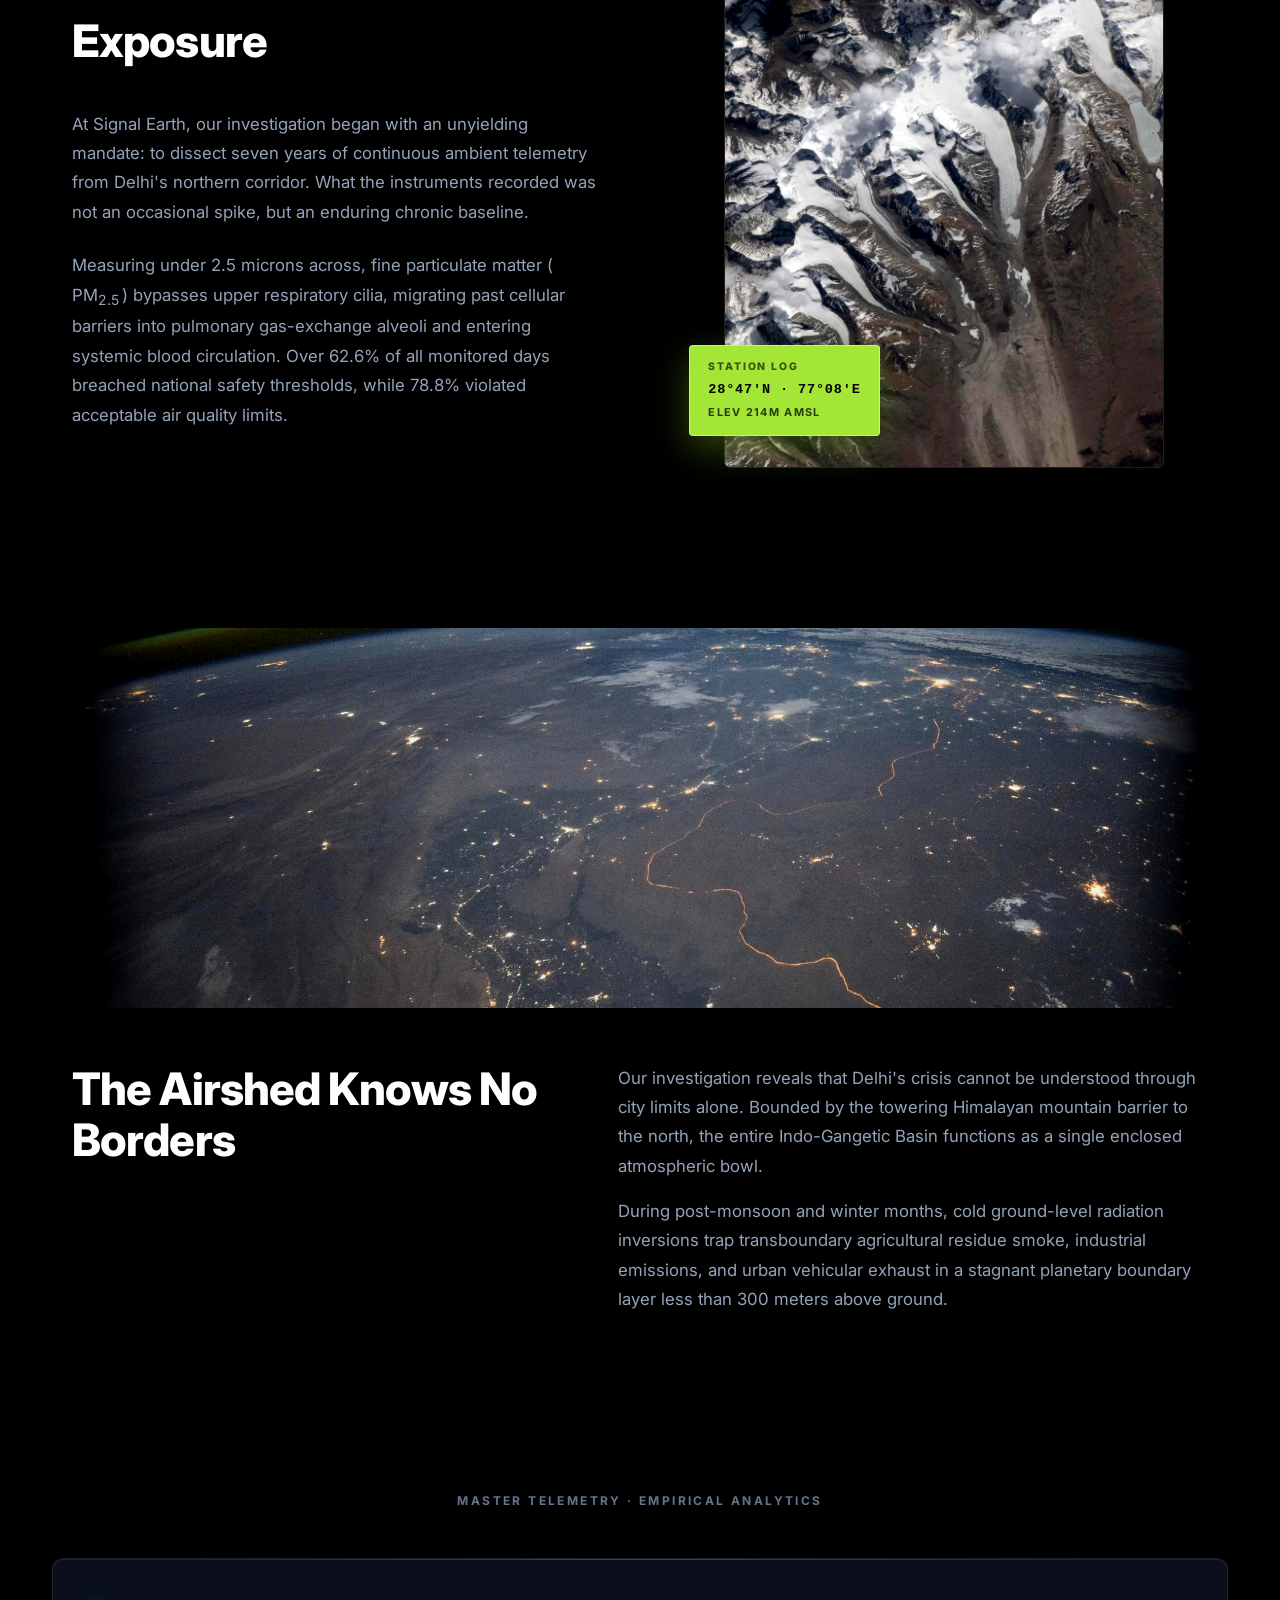
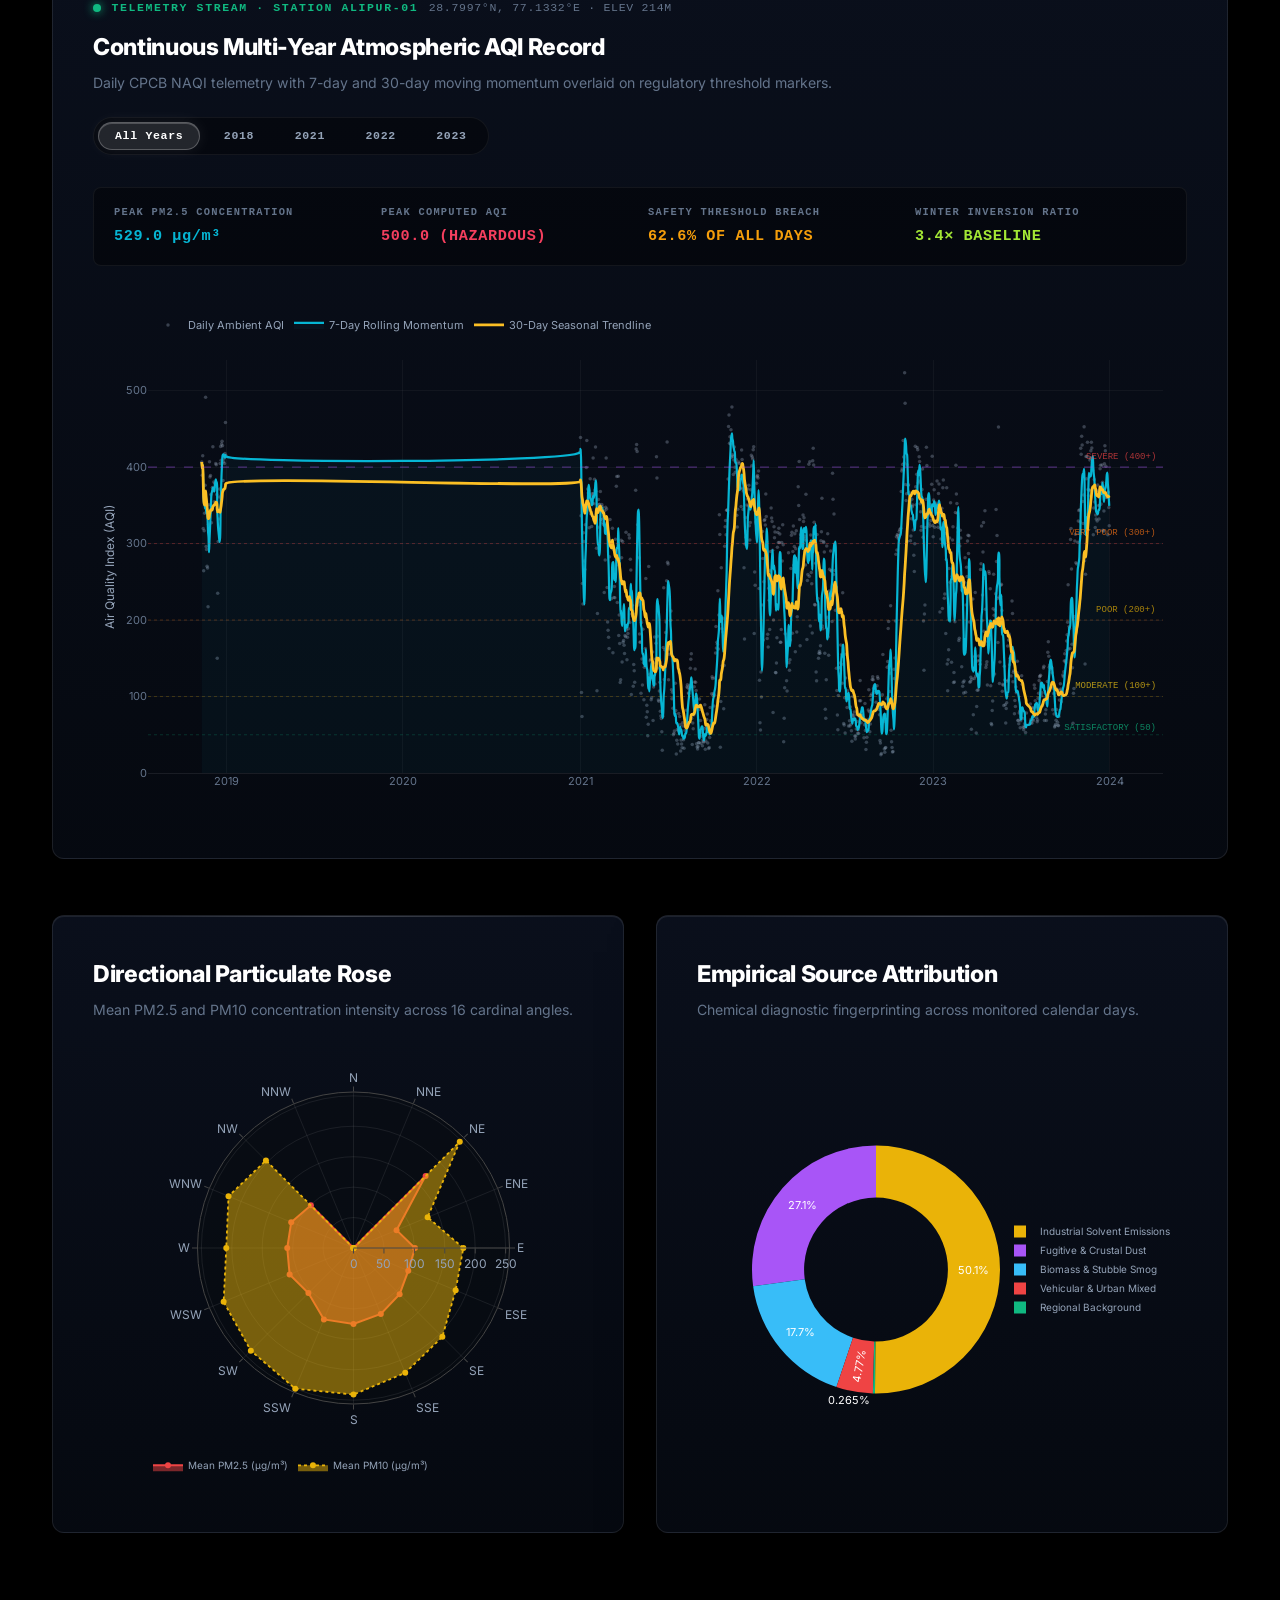
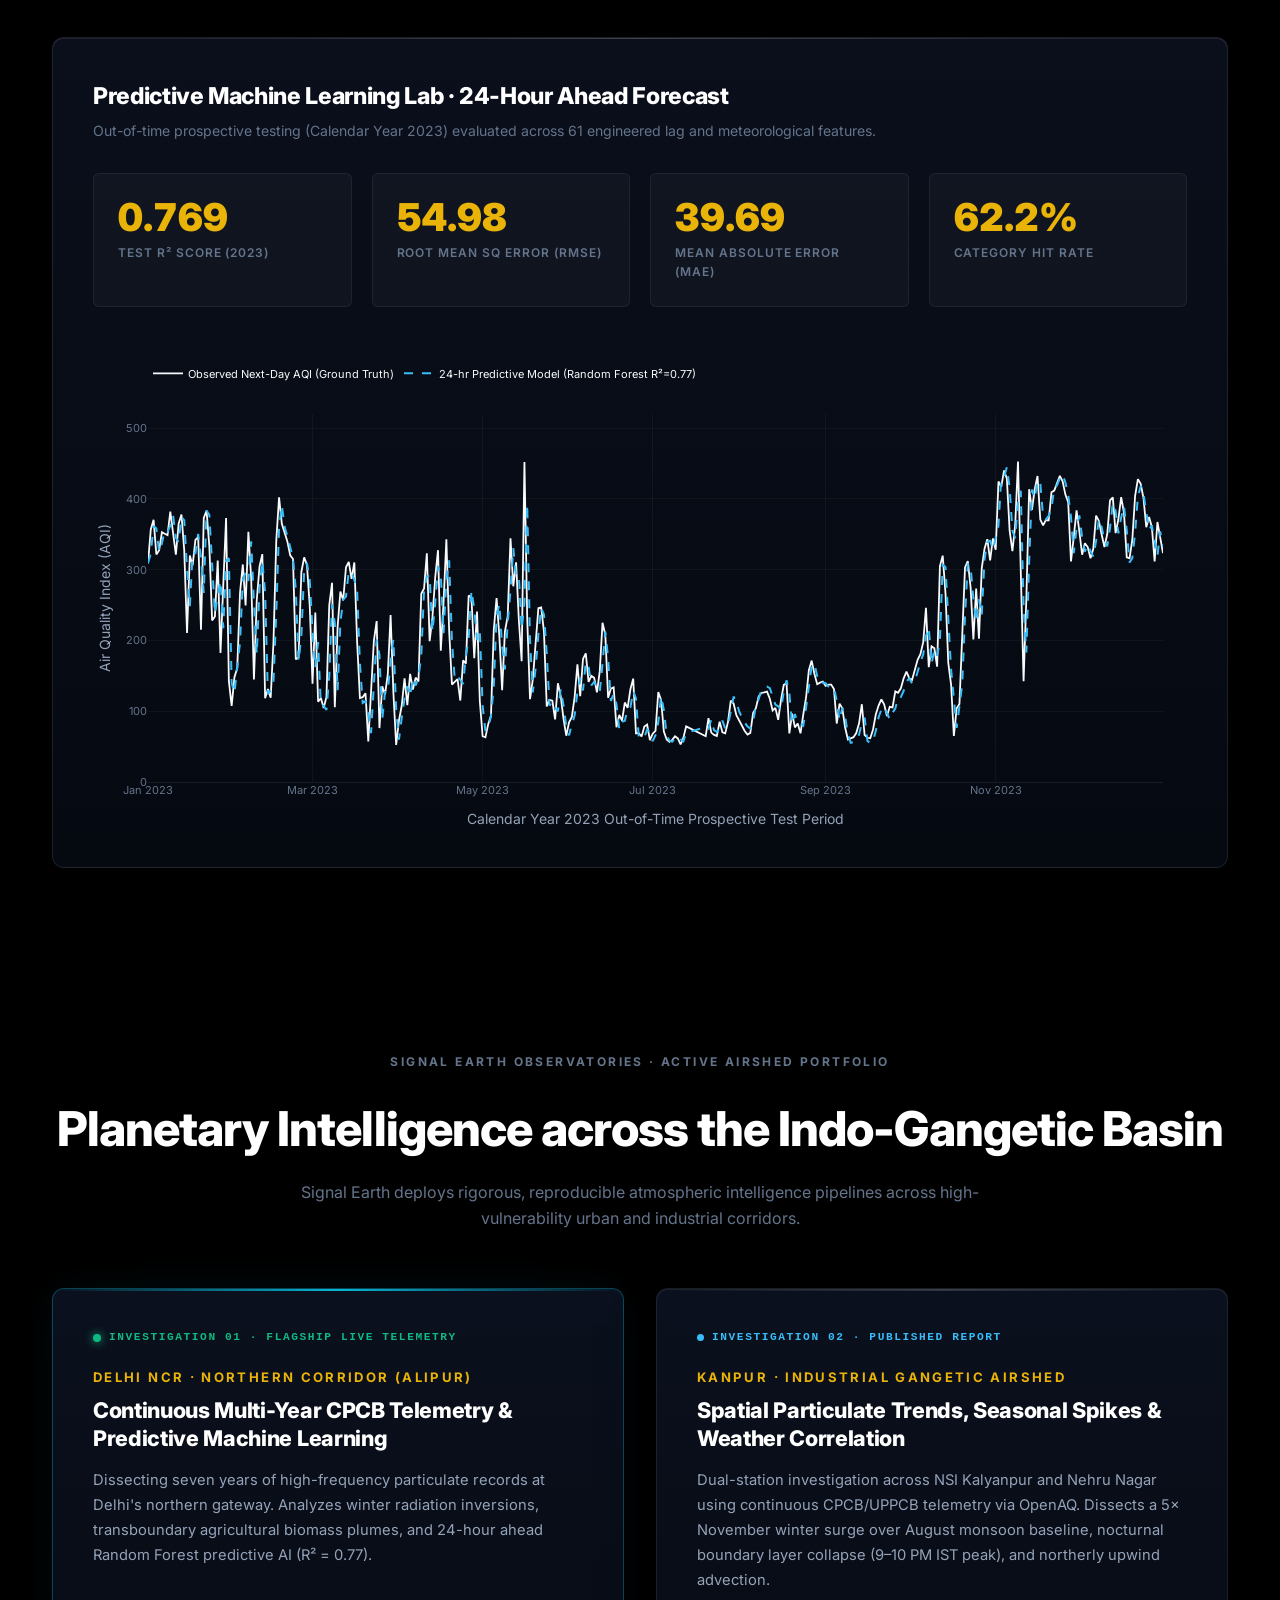
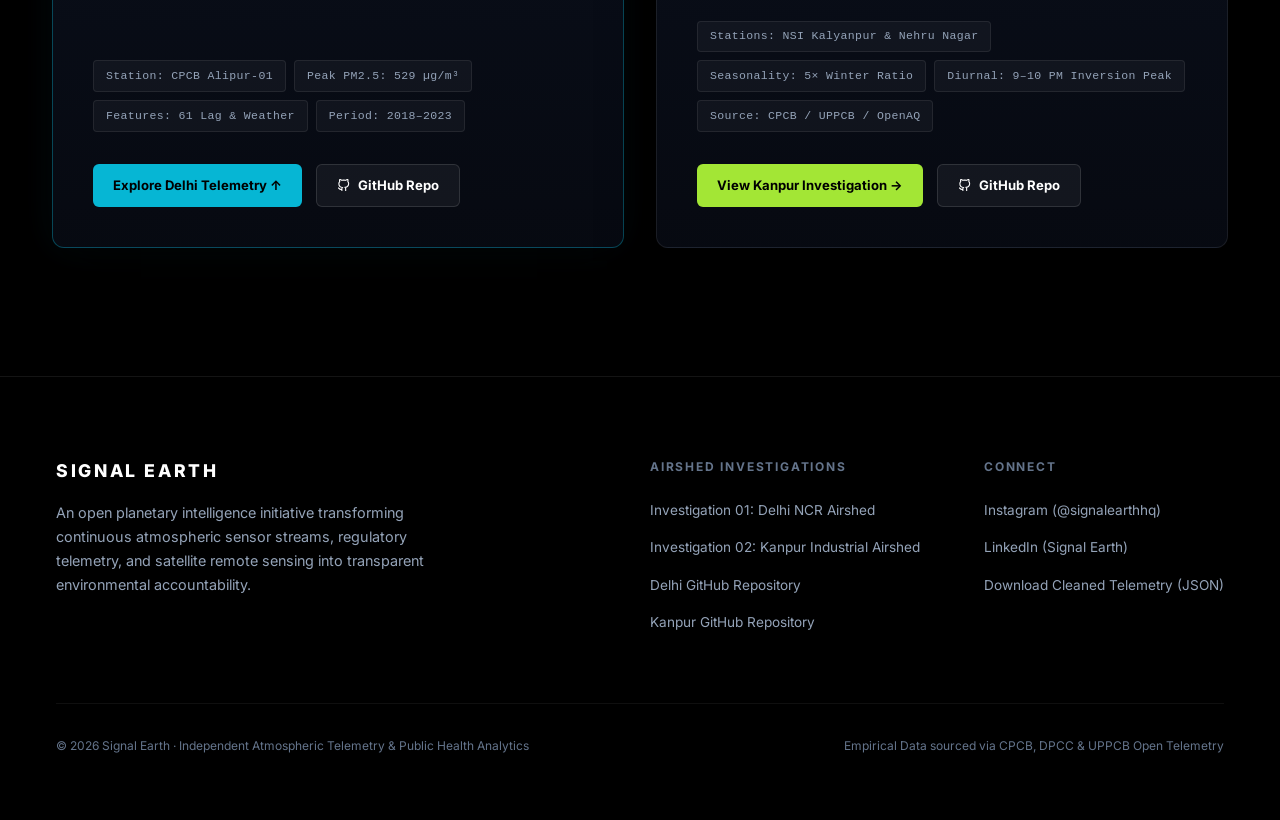
==== commit c2af83d8: "feat(web): add Signal Earth Airshed Portfolio featuring Delhi Flagship and Kanpur Air Quality invest" ====
--- a/web/index.html
+++ b/web/index.html
@@ -26,11 +26,12 @@
 
     <ul class="dz-nav-center">
       <li><a href="#about" class="active">About Us</a></li>
+      <li><a href="#investigations">Investigations</a></li>
       <li><a href="#exposure">The Anatomy</a></li>
       <li><a href="#airshed">The Airshed</a></li>
       <li><a href="#telemetry">Telemetry</a></li>
       <li><a href="#forecast">Predictive AI</a></li>
-      <li><a href="#downloads">Repository</a></li>
+      <li><a href="#downloads">Archive</a></li>
     </ul>
 
     <div class="dz-nav-social">
@@ -217,42 +218,104 @@
         <div id="chart-forecast-ts" style="width: 100%; min-height: 480px;"></div>
       </div>
     </section>
+
+    <!-- =========================================================================
+         7. SIGNAL EARTH AIRSHED PORTFOLIO (Delhi & Kanpur Investigations)
+         ========================================================================= -->
+    <section class="dz-portfolio-section" id="investigations">
+      <div class="dz-section-tag" style="text-align: center; margin-bottom: 1.25rem;">Signal Earth Observatories &middot; Active Airshed Portfolio</div>
+      <h2 class="dz-portfolio-headline">Planetary Intelligence across the Indo-Gangetic Basin</h2>
+      <p class="dz-portfolio-sub">Signal Earth deploys rigorous, reproducible atmospheric intelligence pipelines across high-vulnerability urban and industrial corridors.</p>
+
+      <div class="dz-portfolio-grid">
+        <!-- Investigation 01: Delhi NCR (Flagship) -->
+        <div class="dz-portfolio-card active-card">
+          <div class="dz-portfolio-badge live">
+            <span class="dz-beacon-live"></span>
+            <span>INVESTIGATION 01 &middot; FLAGSHIP LIVE TELEMETRY</span>
+          </div>
+          <div class="dz-portfolio-location">Delhi NCR &middot; Northern Corridor (Alipur)</div>
+          <h3 class="dz-portfolio-title">Continuous Multi-Year CPCB Telemetry &amp; Predictive Machine Learning</h3>
+          <p class="dz-portfolio-desc">Dissecting seven years of high-frequency particulate records at Delhi's northern gateway. Analyzes winter radiation inversions, transboundary agricultural biomass plumes, and 24-hour ahead Random Forest predictive AI (R&sup2; = 0.77).</p>
+          <div class="dz-portfolio-meta">
+            <div class="dz-meta-pill">Station: CPCB Alipur-01</div>
+            <div class="dz-meta-pill">Peak PM2.5: 529 µg/m³</div>
+            <div class="dz-meta-pill">Features: 61 Lag &amp; Weather</div>
+            <div class="dz-meta-pill">Period: 2018–2023</div>
+          </div>
+          <div class="dz-portfolio-actions">
+            <a href="#telemetry" class="dz-portfolio-btn primary">Explore Delhi Telemetry &uarr;</a>
+            <a href="https://github.com/avnish36singh-arch/delhi-air_qaulity_cpcb" target="_blank" rel="noopener noreferrer" class="dz-portfolio-btn secondary">
+              <svg width="13" height="13" viewBox="0 0 24 24" fill="none" stroke="currentColor" stroke-width="2"><path d="M9 19c-5 1.5-5-2.5-7-3m14 6v-3.87a3.37 3.37 0 0 0-.94-2.61c3.14-.35 6.44-1.54 6.44-7A5.44 5.44 0 0 0 20 4.77 5.07 5.07 0 0 0 19.91 1S18.73.65 16 2.48a13.38 13.38 0 0 0-7 0C6.27.65 5.09 1 5.09 1A5.07 5.07 0 0 0 5 4.77a5.44 5.44 0 0 0-1.5 3.78c0 5.42 3.3 6.61 6.44 7A3.37 3.37 0 0 0 9 18.13V22"></path></svg>
+              <span>GitHub Repo</span>
+            </a>
+          </div>
+        </div>
+
+        <!-- Investigation 02: Kanpur (Dual-Station Analysis) -->
+        <div class="dz-portfolio-card">
+          <div class="dz-portfolio-badge published">
+            <span class="dz-badge-dot"></span>
+            <span>INVESTIGATION 02 &middot; PUBLISHED REPORT</span>
+          </div>
+          <div class="dz-portfolio-location">Kanpur &middot; Industrial Gangetic Airshed</div>
+          <h3 class="dz-portfolio-title">Spatial Particulate Trends, Seasonal Spikes &amp; Weather Correlation</h3>
+          <p class="dz-portfolio-desc">Dual-station investigation across NSI Kalyanpur and Nehru Nagar using continuous CPCB/UPPCB telemetry via OpenAQ. Dissects a 5&times; November winter surge over August monsoon baseline, nocturnal boundary layer collapse (9–10 PM IST peak), and northerly upwind advection.</p>
+          <div class="dz-portfolio-meta">
+            <div class="dz-meta-pill">Stations: NSI Kalyanpur &amp; Nehru Nagar</div>
+            <div class="dz-meta-pill">Seasonality: 5&times; Winter Ratio</div>
+            <div class="dz-meta-pill">Diurnal: 9–10 PM Inversion Peak</div>
+            <div class="dz-meta-pill">Source: CPCB / UPPCB / OpenAQ</div>
+          </div>
+          <div class="dz-portfolio-actions">
+            <a href="https://github.com/avnish36singh-arch/Air-Quality-Analysis-Kanpur" target="_blank" rel="noopener noreferrer" class="dz-portfolio-btn highlight">
+              <span>View Kanpur Investigation &rarr;</span>
+            </a>
+            <a href="https://github.com/avnish36singh-arch/Air-Quality-Analysis-Kanpur" target="_blank" rel="noopener noreferrer" class="dz-portfolio-btn secondary">
+              <svg width="13" height="13" viewBox="0 0 24 24" fill="none" stroke="currentColor" stroke-width="2"><path d="M9 19c-5 1.5-5-2.5-7-3m14 6v-3.87a3.37 3.37 0 0 0-.94-2.61c3.14-.35 6.44-1.54 6.44-7A5.44 5.44 0 0 0 20 4.77 5.07 5.07 0 0 0 19.91 1S18.73.65 16 2.48a13.38 13.38 0 0 0-7 0C6.27.65 5.09 1 5.09 1A5.07 5.07 0 0 0 5 4.77a5.44 5.44 0 0 0-1.5 3.78c0 5.42 3.3 6.61 6.44 7A3.37 3.37 0 0 0 9 18.13V22"></path></svg>
+              <span>GitHub Repo</span>
+            </a>
+          </div>
+        </div>
+      </div>
+    </section>
   </main>
 
   <!-- =========================================================================
-       7. FOOTER & SOCIAL CONNECT
+       8. FOOTER & SIGNAL EARTH COLLECTIVE
        ========================================================================= -->
   <footer class="dz-footer" id="downloads">
     <div class="dz-footer-inner">
       <div class="dz-footer-brand">
         <h4>SIGNAL EARTH</h4>
-        <p>A computational public-health initiative transforming high-frequency atmospheric sensor streams and satellite remote sensing into actionable environmental intelligence.</p>
+        <p>An open planetary intelligence initiative transforming continuous atmospheric sensor streams, regulatory telemetry, and satellite remote sensing into transparent environmental accountability.</p>
       </div>
 
       <div class="dz-footer-links-group">
+        <div class="dz-footer-col">
+          <h5>Airshed Investigations</h5>
+          <ul>
+            <li><a href="#telemetry">Investigation 01: Delhi NCR Airshed</a></li>
+            <li><a href="https://github.com/avnish36singh-arch/Air-Quality-Analysis-Kanpur" target="_blank" rel="noopener noreferrer">Investigation 02: Kanpur Industrial Airshed</a></li>
+            <li><a href="https://github.com/avnish36singh-arch/delhi-air_qaulity_cpcb" target="_blank" rel="noopener noreferrer">Delhi GitHub Repository</a></li>
+            <li><a href="https://github.com/avnish36singh-arch/Air-Quality-Analysis-Kanpur" target="_blank" rel="noopener noreferrer">Kanpur GitHub Repository</a></li>
+          </ul>
+        </div>
+
         <div class="dz-footer-col">
           <h5>Connect</h5>
           <ul>
             <li><a href="https://www.instagram.com/signalearthhq/" target="_blank" rel="noopener noreferrer">Instagram (@signalearthhq)</a></li>
             <li><a href="https://www.linkedin.com/company/signalearth/about/?viewAsMember=true" target="_blank" rel="noopener noreferrer">LinkedIn (Signal Earth)</a></li>
+            <li><a href="data/cleaned.json" download="delhi_air_quality_clean.json">Download Cleaned Telemetry (JSON)</a></li>
           </ul>
         </div>
-
-        <div class="dz-footer-col">
-          <h5>Open Data Repository</h5>
-          <ul>
-            <li><a href="data/cleaned.json" download="delhi_air_quality_clean.json">Clean Dataset (JSON)</a></li>
-            <li><a href="../data/processed/air_quality_clean.csv" download="air_quality_clean.csv">Master Dataset (CSV)</a></li>
-            <li><a href="../reports/component_statistics.csv" download="component_statistics.csv">Component Statistics (CSV)</a></li>
-            <li><a href="../reports/air_quality_analysis_report.md" target="_blank">Full Scientific Report (MD)</a></li>
-          </ul>
-        </div>
       </div>
     </div>
 
     <div class="dz-bottom-bar">
-      <span>&copy; 2026 Signal Earth &middot; Alipur, Delhi DPCC Station Telemetry</span>
-      <span>Conducted in accordance with CPCB NAQI Guidelines</span>
+      <span>&copy; 2026 Signal Earth &middot; Independent Atmospheric Telemetry &amp; Public Health Analytics</span>
+      <span>Empirical Data sourced via CPCB, DPCC &amp; UPPCB Open Telemetry</span>
     </div>
   </footer>
 
--- a/web/style.css
+++ b/web/style.css
@@ -623,7 +623,195 @@
 }
 
 /* ==========================================================================
-   7. FOOTER & SOCIAL CONNECT
+   7. SIGNAL EARTH AIRSHED PORTFOLIO (Delhi & Kanpur)
+   ========================================================================== */
+
+.dz-portfolio-section {
+  max-width: 1240px;
+  margin: 2rem auto 8rem auto;
+  padding: 0 2rem;
+}
+
+.dz-portfolio-headline {
+  font-size: clamp(2rem, 3.8vw, 3rem);
+  font-weight: 800;
+  text-align: center;
+  color: var(--text-white);
+  letter-spacing: -0.02em;
+  margin-bottom: 0.8rem;
+}
+
+.dz-portfolio-sub {
+  text-align: center;
+  color: var(--text-muted);
+  max-width: 680px;
+  margin: 0 auto 3.5rem auto;
+  font-size: 1rem;
+  line-height: 1.6;
+}
+
+.dz-portfolio-grid {
+  display: grid;
+  grid-template-columns: repeat(auto-fit, minmax(360px, 1fr));
+  gap: 2rem;
+}
+
+.dz-portfolio-card {
+  background: linear-gradient(180deg, rgba(15, 23, 42, 0.7) 0%, rgba(7, 10, 18, 0.95) 100%);
+  border: 1px solid rgba(255, 255, 255, 0.08);
+  border-radius: 12px;
+  padding: 2.5rem;
+  display: flex;
+  flex-direction: column;
+  position: relative;
+  overflow: hidden;
+  box-shadow: 0 25px 50px -12px rgba(0, 0, 0, 0.85), inset 0 1px 0 rgba(255, 255, 255, 0.06);
+  transition: transform 0.25s ease, border-color 0.25s ease, box-shadow 0.25s ease;
+}
+
+.dz-portfolio-card:hover {
+  transform: translateY(-4px);
+  border-color: rgba(255, 255, 255, 0.2);
+  box-shadow: 0 30px 60px -15px rgba(0, 0, 0, 0.9), inset 0 1px 0 rgba(255, 255, 255, 0.12);
+}
+
+.dz-portfolio-card.active-card {
+  border-color: rgba(6, 182, 212, 0.35);
+  box-shadow: 0 25px 50px -12px rgba(0, 0, 0, 0.85), 0 0 40px rgba(6, 182, 212, 0.08);
+}
+
+.dz-portfolio-card::before {
+  content: '';
+  position: absolute;
+  top: 0;
+  left: 0;
+  right: 0;
+  height: 2px;
+  background: linear-gradient(90deg, transparent, rgba(255, 255, 255, 0.15), transparent);
+}
+
+.dz-portfolio-card.active-card::before {
+  background: linear-gradient(90deg, transparent, #06b6d4, transparent);
+}
+
+.dz-portfolio-badge {
+  display: inline-flex;
+  align-items: center;
+  gap: 0.5rem;
+  font-family: ui-monospace, monospace;
+  font-size: 0.7rem;
+  font-weight: 800;
+  letter-spacing: 0.14em;
+  color: #10b981;
+  margin-bottom: 1.25rem;
+}
+
+.dz-portfolio-badge.published {
+  color: #38bdf8;
+}
+
+.dz-badge-dot {
+  width: 7px;
+  height: 7px;
+  border-radius: 50%;
+  background: #38bdf8;
+}
+
+.dz-portfolio-location {
+  font-size: 0.82rem;
+  font-weight: 700;
+  letter-spacing: 0.18em;
+  text-transform: uppercase;
+  color: var(--accent-gold);
+  margin-bottom: 0.5rem;
+}
+
+.dz-portfolio-title {
+  font-size: 1.35rem;
+  font-weight: 800;
+  color: var(--text-white);
+  line-height: 1.3;
+  letter-spacing: -0.015em;
+  margin-bottom: 1rem;
+}
+
+.dz-portfolio-desc {
+  font-size: 0.92rem;
+  color: var(--text-body);
+  line-height: 1.7;
+  margin-bottom: 1.75rem;
+  flex-grow: 1;
+}
+
+.dz-portfolio-meta {
+  display: flex;
+  flex-wrap: wrap;
+  gap: 0.5rem;
+  margin-bottom: 2rem;
+}
+
+.dz-meta-pill {
+  background: rgba(255, 255, 255, 0.04);
+  border: 1px solid rgba(255, 255, 255, 0.08);
+  padding: 0.35rem 0.75rem;
+  border-radius: 4px;
+  font-family: ui-monospace, monospace;
+  font-size: 0.72rem;
+  color: #94a3b8;
+  letter-spacing: 0.03em;
+}
+
+.dz-portfolio-actions {
+  display: flex;
+  gap: 0.85rem;
+  flex-wrap: wrap;
+}
+
+.dz-portfolio-btn {
+  display: inline-flex;
+  align-items: center;
+  gap: 0.5rem;
+  padding: 0.65rem 1.25rem;
+  border-radius: 6px;
+  font-size: 0.82rem;
+  font-weight: 700;
+  text-decoration: none;
+  transition: all 0.2s ease;
+}
+
+.dz-portfolio-btn.primary {
+  background: #06b6d4;
+  color: #000000;
+}
+
+.dz-portfolio-btn.primary:hover {
+  background: #22d3ee;
+  box-shadow: 0 0 20px rgba(6, 182, 212, 0.4);
+}
+
+.dz-portfolio-btn.highlight {
+  background: var(--accent-lime);
+  color: #000000;
+}
+
+.dz-portfolio-btn.highlight:hover {
+  background: #bef264;
+  box-shadow: 0 0 20px rgba(163, 230, 53, 0.4);
+}
+
+.dz-portfolio-btn.secondary {
+  background: rgba(255, 255, 255, 0.05);
+  color: var(--text-white);
+  border: 1px solid rgba(255, 255, 255, 0.12);
+}
+
+.dz-portfolio-btn.secondary:hover {
+  background: rgba(255, 255, 255, 0.1);
+  border-color: rgba(255, 255, 255, 0.25);
+}
+
+/* ==========================================================================
+   8. FOOTER & SOCIAL CONNECT
    ========================================================================== */
 
 .dz-footer {
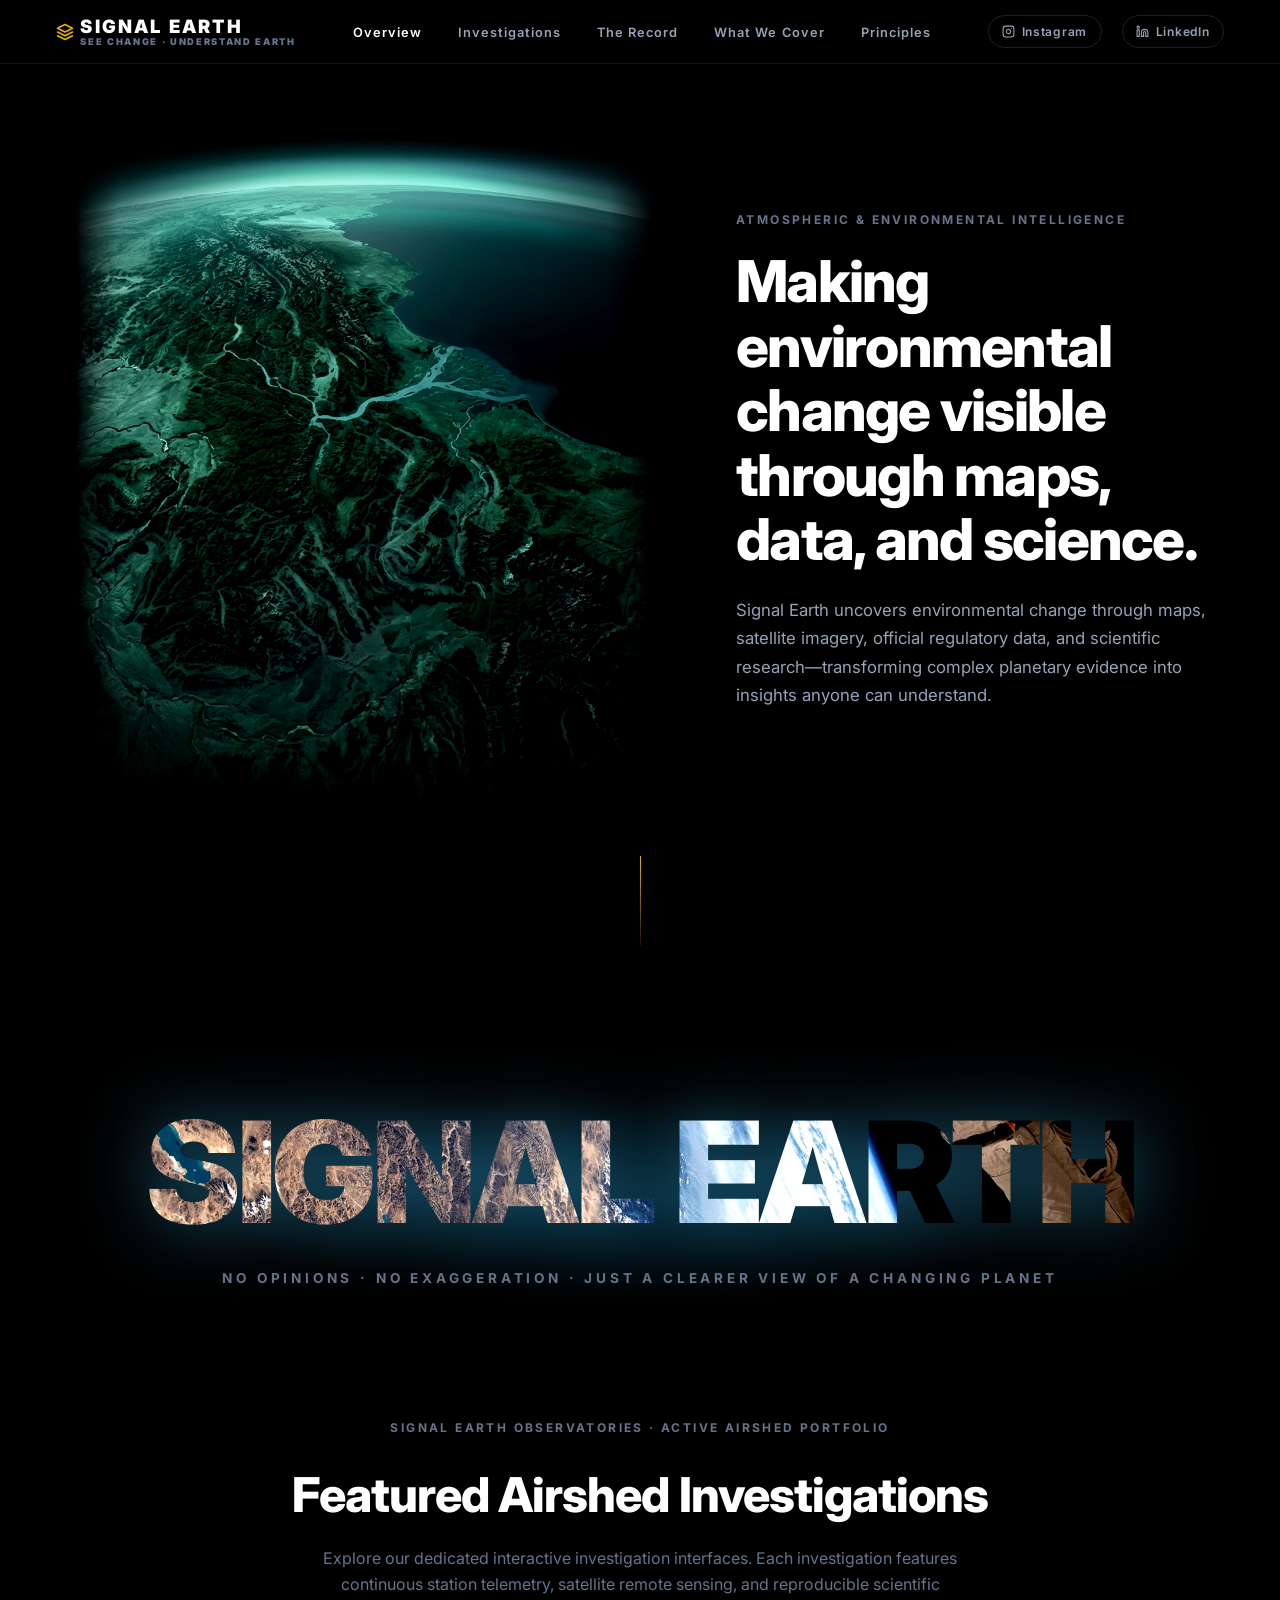
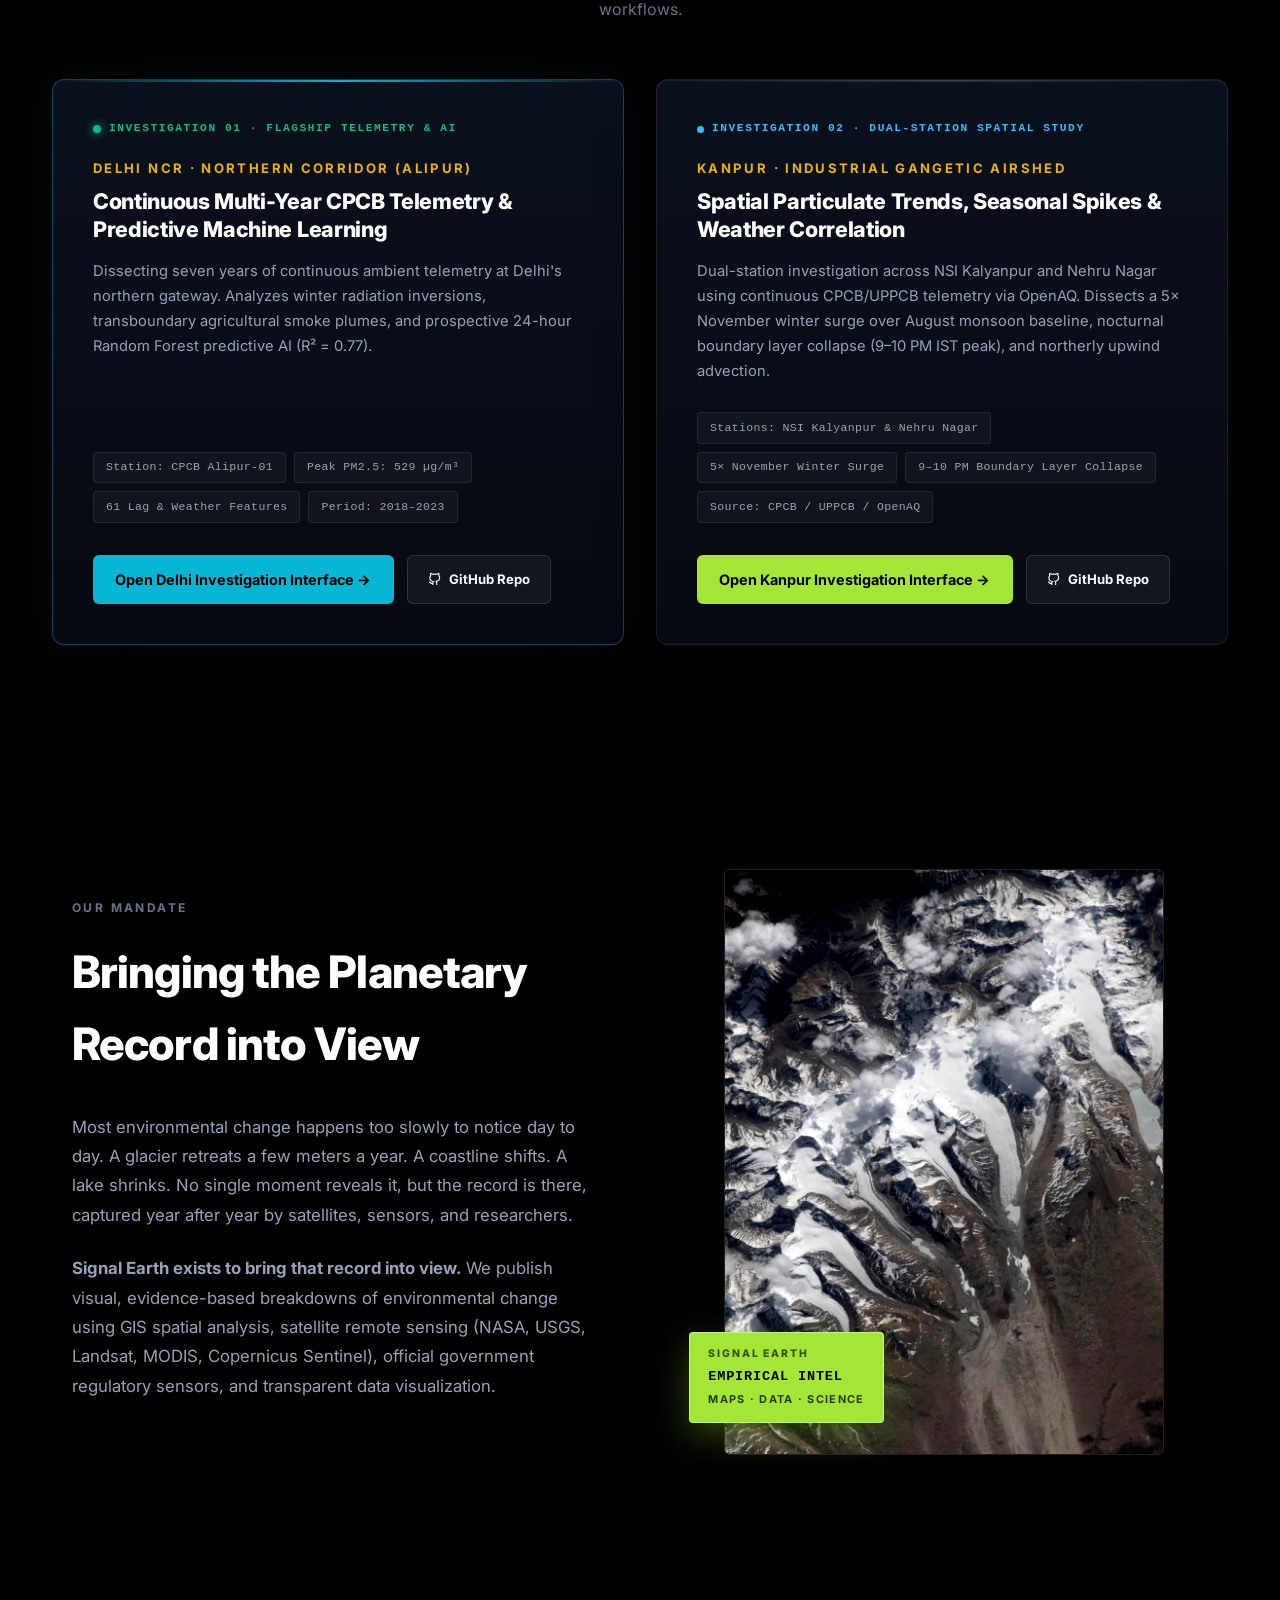
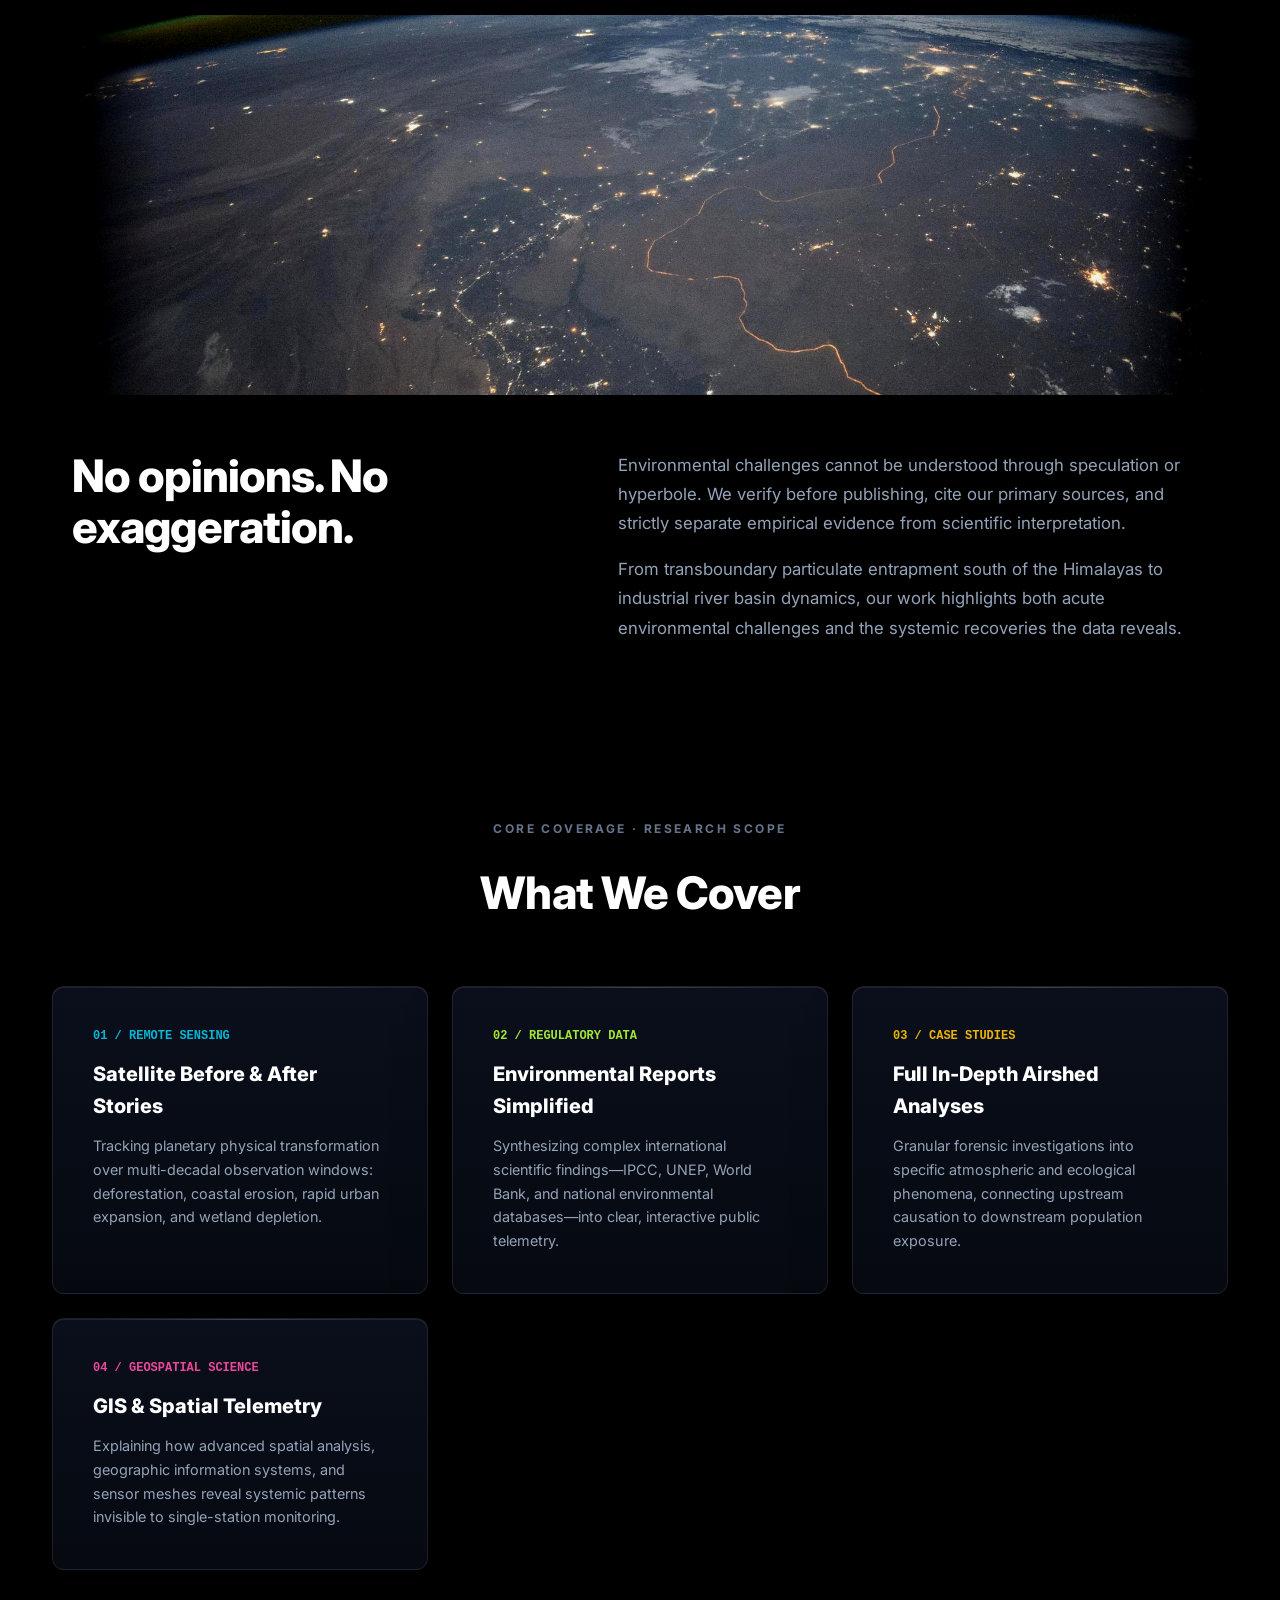
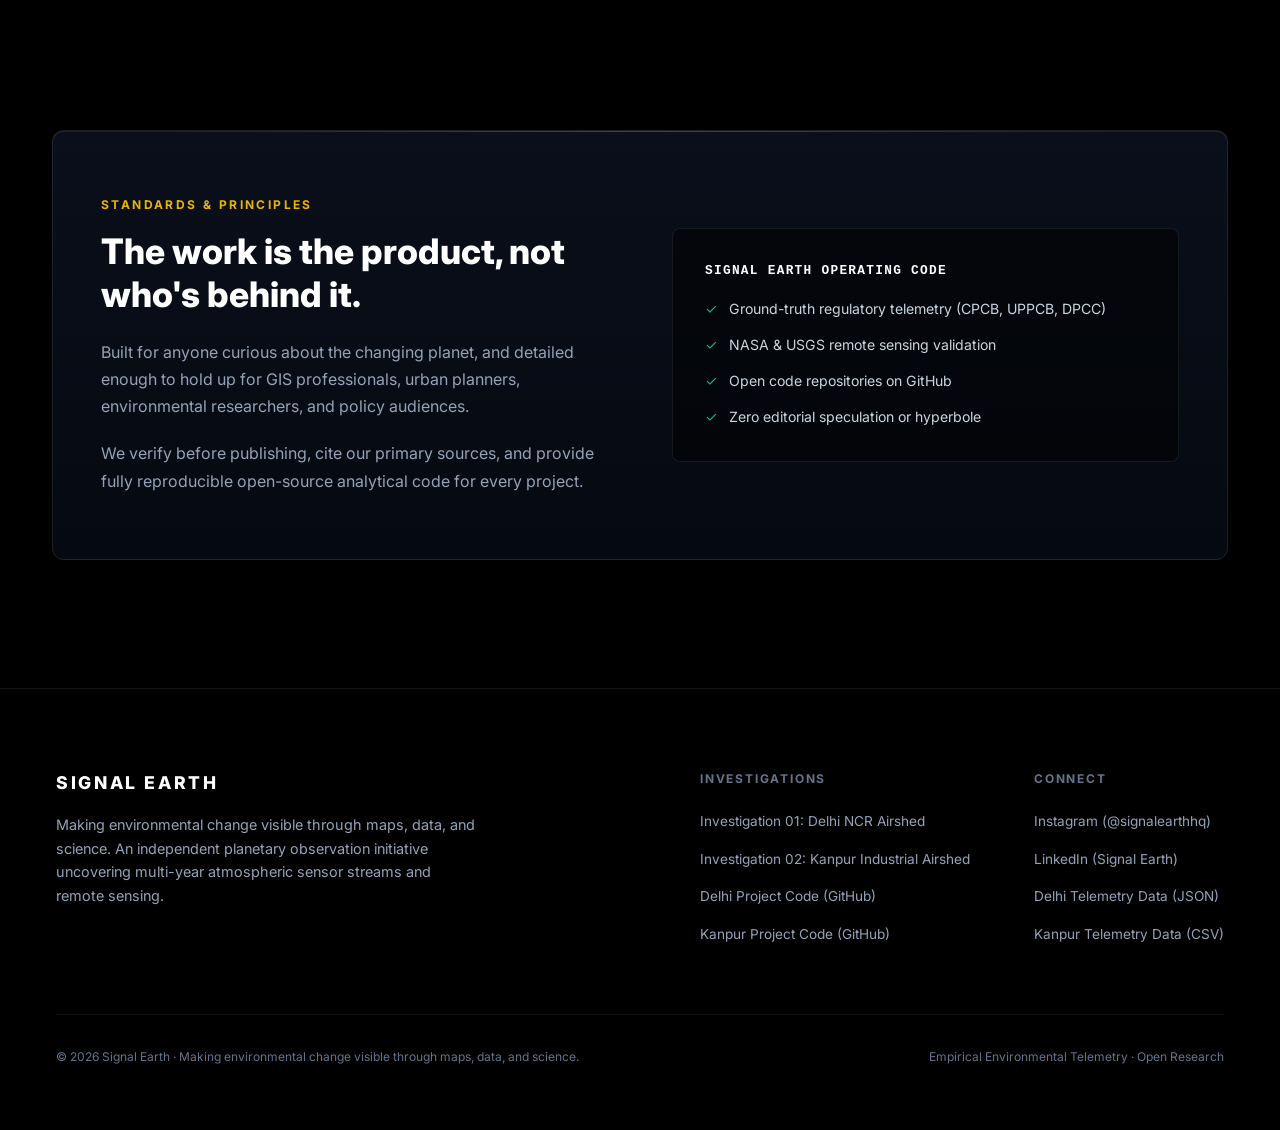
==== commit 5f75ca75: "feat(web): elevate Signal Earth to multi-investigation institutional platform with dedicated Delhi a" ====
--- a/web/index.html
+++ b/web/index.html
@@ -3,35 +3,35 @@
 <head>
   <meta charset="UTF-8">
   <meta name="viewport" content="width=device-width, initial-scale=1.0">
-  <title>Signal Earth — Delhi Air Quality Investigation</title>
-  <meta name="description" content="A luxury visual investigation into multi-year ambient air quality, CPCB NAQI telemetry, and predictive AI forecasting in Delhi, India.">
+  <title>Signal Earth — Making Environmental Change Visible</title>
+  <meta name="description" content="Signal Earth uncovers environmental change through maps, satellite imagery, official regulatory data, and scientific research. See change. Understand Earth.">
   <link rel="preconnect" href="https://fonts.googleapis.com">
   <link rel="preconnect" href="https://fonts.gstatic.com" crossorigin>
   <link href="https://fonts.googleapis.com/css2?family=Inter:wght@300;400;500;600;700;800;900&family=Newsreader:ital,opsz,wght@0,6..72,400;1,6..72,400&display=swap" rel="stylesheet">
-  <script src="https://cdn.plot.ly/plotly-2.30.0.min.js"></script>
   <link rel="stylesheet" href="style.css">
 </head>
 <body>
 
   <!-- =========================================================================
-       1. NAVIGATION BAR (Death Zone Style)
+       1. NAVIGATION BAR
        ========================================================================= -->
   <header class="dz-navbar">
     <a href="#" class="dz-logo">
       <div class="dz-logo-mark">
-        <span>SIGNAL EARTH</span>
-        <span class="dz-logo-dot"></span>
+        <svg width="18" height="18" viewBox="0 0 24 24" fill="none" stroke="currentColor" stroke-width="2" stroke-linecap="round" stroke-linejoin="round" style="color: var(--accent-gold);"><polygon points="12 2 2 7 12 12 22 7 12 2"></polygon><polyline points="2 17 12 22 22 17"></polyline><polyline points="2 12 12 17 22 12"></polyline></svg>
+        <div style="display: flex; flex-direction: column; line-height: 1.1;">
+          <span style="font-weight: 900; letter-spacing: 0.12em;">SIGNAL EARTH</span>
+          <span style="font-size: 0.58rem; letter-spacing: 0.18em; color: var(--text-muted);">SEE CHANGE &middot; UNDERSTAND EARTH</span>
+        </div>
       </div>
     </a>
 
     <ul class="dz-nav-center">
-      <li><a href="#about" class="active">About Us</a></li>
+      <li><a href="#overview" class="active">Overview</a></li>
       <li><a href="#investigations">Investigations</a></li>
-      <li><a href="#exposure">The Anatomy</a></li>
-      <li><a href="#airshed">The Airshed</a></li>
-      <li><a href="#telemetry">Telemetry</a></li>
-      <li><a href="#forecast">Predictive AI</a></li>
-      <li><a href="#downloads">Archive</a></li>
+      <li><a href="#record">The Record</a></li>
+      <li><a href="#coverage">What We Cover</a></li>
+      <li><a href="#principles">Principles</a></li>
     </ul>
 
     <div class="dz-nav-social">
@@ -48,203 +48,60 @@
 
   <main>
     <!-- =========================================================================
-         2. HERO SECTION (Death Zone Mountain Layout)
-         ========================================================================= -->
-    <section class="dz-hero-section" id="about">
+         2. HERO SECTION
+         ========================================================================= -->
+    <section class="dz-hero-section" id="overview">
       <div class="dz-hero-canvas">
         <div class="dz-hero-focal-wrap">
-          <img src="assets/hero_satellite_earth.jpg" alt="Atmospheric Remote Sensing and Planetary Dynamic Contours over Northern India" class="dz-hero-focal-img">
+          <img src="assets/hero_satellite_earth.jpg" alt="Atmospheric Remote Sensing over the Indo-Gangetic Basin" class="dz-hero-focal-img">
         </div>
 
         <div class="dz-hero-editorial-panel">
-          <div class="dz-section-tag">About the Investigation</div>
-          <h1 class="dz-hero-headline">Signal Earth is atmospheric intelligence</h1>
-          <p class="dz-hero-paragraph">We are dedicated to building public-health accountability through multi-year continuous station telemetry and satellite remote sensing across the world's most acute airsheds.</p>
-        </div>
-      </div>
-
-      <!-- Delicate vertical golden connecting line -->
+          <div class="dz-section-tag">Atmospheric &amp; Environmental Intelligence</div>
+          <h1 class="dz-hero-headline">Making environmental change visible through maps, data, and science.</h1>
+          <p class="dz-hero-paragraph">Signal Earth uncovers environmental change through maps, satellite imagery, official regulatory data, and scientific research—transforming complex planetary evidence into insights anyone can understand.</p>
+        </div>
+      </div>
+
       <div class="dz-vertical-guide-line"></div>
     </section>
 
     <!-- =========================================================================
-         3. GIANT TYPOGRAPHIC MASK SECTION (The "8000m" Equivalent)
+         3. GIANT STAT
          ========================================================================= -->
     <section class="dz-giant-stat-section">
-      <div class="dz-giant-stat-text">529 µg/m³</div>
-      <div class="dz-giant-tagline">This is our telemetry &middot; Peak PM2.5 exposure recorded at Alipur, Delhi</div>
-    </section>
-
-    <!-- =========================================================================
-         4. ASYMMETRIC NARRATIVE SECTION (The "A History of Us" Equivalent)
-         ========================================================================= -->
-    <section class="dz-narrative-section" id="exposure">
-      <div class="dz-narrative-body">
-        <div class="dz-section-tag">A History of the Crisis</div>
-        <h2 class="dz-narrative-title">The Anatomy of Exposure</h2>
-        <p>At Signal Earth, our investigation began with an unyielding mandate: to dissect seven years of continuous ambient telemetry from Delhi's northern corridor. What the instruments recorded was not an occasional spike, but an enduring chronic baseline.</p>
-        <p>Measuring under 2.5 microns across, fine particulate matter (&thinsp;PM<sub>2.5</sub>&thinsp;) bypasses upper respiratory cilia, migrating past cellular barriers into pulmonary gas-exchange alveoli and entering systemic blood circulation. Over 62.6% of all monitored days breached national safety thresholds, while 78.8% violated acceptable air quality limits.</p>
-      </div>
-
-      <div class="dz-photo-accent-wrapper">
-        <img src="assets/delhi_iss_night.jpg" alt="NASA Space Station Earth Observation of the Himalayan Barrier and Glacial Ridges" class="dz-story-photo">
-        <div class="dz-accent-block">
-          <span class="dz-accent-chip">STATION LOG</span>
-          <span class="dz-accent-code">28°47′N · 77°08′E</span>
-          <span class="dz-accent-elev">ELEV 214M AMSL</span>
-        </div>
-      </div>
-    </section>
-
-    <!-- =========================================================================
-         5. WIDE PANORAMIC BREAK (The "Our Sustainable Journey" Equivalent)
-         ========================================================================= -->
-    <section class="dz-panorama-section" id="airshed">
-      <div class="dz-panorama-frame">
-        <img src="assets/himalaya_haze_panorama.jpg" alt="NASA Earth Observatory Satellite Panorama of Winter Haze Trapped Along the Himalayas">
-      </div>
-
-      <div class="dz-panorama-editorial">
-        <h2 class="dz-panorama-headline">The Airshed Knows No Borders</h2>
-        <div class="dz-panorama-text">
-          <p>Our investigation reveals that Delhi's crisis cannot be understood through city limits alone. Bounded by the towering Himalayan mountain barrier to the north, the entire Indo-Gangetic Basin functions as a single enclosed atmospheric bowl.</p>
-          <p style="margin-top: 1rem;">During post-monsoon and winter months, cold ground-level radiation inversions trap transboundary agricultural residue smoke, industrial emissions, and urban vehicular exhaust in a stagnant planetary boundary layer less than 300 meters above ground.</p>
-        </div>
-      </div>
-    </section>
-
-    <!-- =========================================================================
-         6. MINIMALIST LUXURY DATA WIDGETS
-         ========================================================================= -->
-    <section class="dz-data-section" id="telemetry">
-      <div class="dz-section-tag" style="text-align: center; margin-bottom: 3rem;">Master Telemetry &middot; Empirical Analytics</div>
-
-      <!-- Widget 1: Master 7-Year AQI Trajectory -->
-      <div class="dz-widget-card">
-        <div class="dz-widget-header">
-          <div>
-            <div class="dz-hud-status-row">
-              <span class="dz-beacon-live"></span>
-              <span class="dz-hud-badge">TELEMETRY STREAM · STATION ALIPUR-01</span>
-              <span class="dz-hud-coord">28.7997°N, 77.1332°E · ELEV 214M</span>
-            </div>
-            <h3 class="dz-widget-title">Continuous Multi-Year Atmospheric AQI Record</h3>
-            <p class="dz-widget-subtitle">Daily CPCB NAQI telemetry with 7-day and 30-day moving momentum overlaid on regulatory threshold markers.</p>
-          </div>
-          <div class="dz-filter-pill-group" id="year-filter-group">
-            <button class="dz-filter-pill active" data-year="ALL">All Years</button>
-            <button class="dz-filter-pill" data-year="2018">2018</button>
-            <button class="dz-filter-pill" data-year="2021">2021</button>
-            <button class="dz-filter-pill" data-year="2022">2022</button>
-            <button class="dz-filter-pill" data-year="2023">2023</button>
-          </div>
-        </div>
-
-        <!-- Telemetry HUD KPI Strip -->
-        <div class="dz-telemetry-hud-strip">
-          <div class="dz-hud-strip-item">
-            <div class="dz-hud-strip-label">PEAK PM2.5 CONCENTRATION</div>
-            <div class="dz-hud-strip-val text-cyan">529.0 µg/m³</div>
-          </div>
-          <div class="dz-hud-strip-item">
-            <div class="dz-hud-strip-label">PEAK COMPUTED AQI</div>
-            <div class="dz-hud-strip-val text-rose">500.0 (HAZARDOUS)</div>
-          </div>
-          <div class="dz-hud-strip-item">
-            <div class="dz-hud-strip-label">SAFETY THRESHOLD BREACH</div>
-            <div class="dz-hud-strip-val text-amber">62.6% OF ALL DAYS</div>
-          </div>
-          <div class="dz-hud-strip-item">
-            <div class="dz-hud-strip-label">WINTER INVERSION RATIO</div>
-            <div class="dz-hud-strip-val text-lime">3.4× BASELINE</div>
-          </div>
-        </div>
-
-        <div id="chart-timeseries" style="width: 100%; min-height: 520px;"></div>
-      </div>
-
-      <!-- Widget 2: Directional Polar Wind Rose & Source Attribution -->
-      <div style="display: grid; grid-template-columns: 1fr 1fr; gap: 2rem;" class="grid-dual">
-        <div class="dz-widget-card">
-          <div class="dz-widget-header">
-            <div>
-              <h3 class="dz-widget-title">Directional Particulate Rose</h3>
-              <p class="dz-widget-subtitle">Mean PM2.5 and PM10 concentration intensity across 16 cardinal angles.</p>
-            </div>
-          </div>
-          <div id="chart-wind-rose" style="width: 100%; min-height: 440px;"></div>
-        </div>
-
-        <div class="dz-widget-card">
-          <div class="dz-widget-header">
-            <div>
-              <h3 class="dz-widget-title">Empirical Source Attribution</h3>
-              <p class="dz-widget-subtitle">Chemical diagnostic fingerprinting across monitored calendar days.</p>
-            </div>
-          </div>
-          <div id="chart-source-pie" style="width: 100%; min-height: 440px;"></div>
-        </div>
-      </div>
-
-      <!-- Widget 3: Predictive Machine Learning Forecast Lab -->
-      <div class="dz-widget-card" id="forecast" style="margin-top: 3rem;">
-        <div class="dz-widget-header">
-          <div>
-            <h3 class="dz-widget-title">Predictive Machine Learning Lab &middot; 24-Hour Ahead Forecast</h3>
-            <p class="dz-widget-subtitle">Out-of-time prospective testing (Calendar Year 2023) evaluated across 61 engineered lag and meteorological features.</p>
-          </div>
-        </div>
-
-        <!-- 4 KPI Boxes -->
-        <div class="dz-kpi-grid">
-          <div class="dz-kpi-box">
-            <div class="dz-kpi-num">0.769</div>
-            <div class="dz-kpi-desc">Test R&sup2; Score (2023)</div>
-          </div>
-          <div class="dz-kpi-box">
-            <div class="dz-kpi-num">54.98</div>
-            <div class="dz-kpi-desc">Root Mean Sq Error (RMSE)</div>
-          </div>
-          <div class="dz-kpi-box">
-            <div class="dz-kpi-num">39.69</div>
-            <div class="dz-kpi-desc">Mean Absolute Error (MAE)</div>
-          </div>
-          <div class="dz-kpi-box">
-            <div class="dz-kpi-num">62.2%</div>
-            <div class="dz-kpi-desc">Category Hit Rate</div>
-          </div>
-        </div>
-
-        <div id="chart-forecast-ts" style="width: 100%; min-height: 480px;"></div>
-      </div>
-    </section>
-
-    <!-- =========================================================================
-         7. SIGNAL EARTH AIRSHED PORTFOLIO (Delhi & Kanpur Investigations)
+      <div class="dz-giant-stat-text">SIGNAL EARTH</div>
+      <div class="dz-giant-tagline">No opinions &middot; No exaggeration &middot; Just a clearer view of a changing planet</div>
+    </section>
+
+    <!-- =========================================================================
+         4. FEATURED AIRSHED INVESTIGATIONS (The 2 Projects)
          ========================================================================= -->
     <section class="dz-portfolio-section" id="investigations">
       <div class="dz-section-tag" style="text-align: center; margin-bottom: 1.25rem;">Signal Earth Observatories &middot; Active Airshed Portfolio</div>
-      <h2 class="dz-portfolio-headline">Planetary Intelligence across the Indo-Gangetic Basin</h2>
-      <p class="dz-portfolio-sub">Signal Earth deploys rigorous, reproducible atmospheric intelligence pipelines across high-vulnerability urban and industrial corridors.</p>
+      <h2 class="dz-portfolio-headline">Featured Airshed Investigations</h2>
+      <p class="dz-portfolio-sub">Explore our dedicated interactive investigation interfaces. Each investigation features continuous station telemetry, satellite remote sensing, and reproducible scientific workflows.</p>
 
       <div class="dz-portfolio-grid">
-        <!-- Investigation 01: Delhi NCR (Flagship) -->
+        <!-- Investigation 01: Delhi NCR -->
         <div class="dz-portfolio-card active-card">
           <div class="dz-portfolio-badge live">
             <span class="dz-beacon-live"></span>
-            <span>INVESTIGATION 01 &middot; FLAGSHIP LIVE TELEMETRY</span>
+            <span>INVESTIGATION 01 &middot; FLAGSHIP TELEMETRY &amp; AI</span>
           </div>
           <div class="dz-portfolio-location">Delhi NCR &middot; Northern Corridor (Alipur)</div>
           <h3 class="dz-portfolio-title">Continuous Multi-Year CPCB Telemetry &amp; Predictive Machine Learning</h3>
-          <p class="dz-portfolio-desc">Dissecting seven years of high-frequency particulate records at Delhi's northern gateway. Analyzes winter radiation inversions, transboundary agricultural biomass plumes, and 24-hour ahead Random Forest predictive AI (R&sup2; = 0.77).</p>
+          <p class="dz-portfolio-desc">Dissecting seven years of continuous ambient telemetry at Delhi's northern gateway. Analyzes winter radiation inversions, transboundary agricultural smoke plumes, and prospective 24-hour Random Forest predictive AI (R&sup2; = 0.77).</p>
           <div class="dz-portfolio-meta">
             <div class="dz-meta-pill">Station: CPCB Alipur-01</div>
             <div class="dz-meta-pill">Peak PM2.5: 529 µg/m³</div>
-            <div class="dz-meta-pill">Features: 61 Lag &amp; Weather</div>
+            <div class="dz-meta-pill">61 Lag &amp; Weather Features</div>
             <div class="dz-meta-pill">Period: 2018–2023</div>
           </div>
           <div class="dz-portfolio-actions">
-            <a href="#telemetry" class="dz-portfolio-btn primary">Explore Delhi Telemetry &uarr;</a>
+            <a href="delhi.html" class="dz-portfolio-btn primary" style="font-size: 0.9rem; padding: 0.8rem 1.4rem;">
+              <span>Open Delhi Investigation Interface &rarr;</span>
+            </a>
             <a href="https://github.com/avnish36singh-arch/delhi-air_qaulity_cpcb" target="_blank" rel="noopener noreferrer" class="dz-portfolio-btn secondary">
               <svg width="13" height="13" viewBox="0 0 24 24" fill="none" stroke="currentColor" stroke-width="2"><path d="M9 19c-5 1.5-5-2.5-7-3m14 6v-3.87a3.37 3.37 0 0 0-.94-2.61c3.14-.35 6.44-1.54 6.44-7A5.44 5.44 0 0 0 20 4.77 5.07 5.07 0 0 0 19.91 1S18.73.65 16 2.48a13.38 13.38 0 0 0-7 0C6.27.65 5.09 1 5.09 1A5.07 5.07 0 0 0 5 4.77a5.44 5.44 0 0 0-1.5 3.78c0 5.42 3.3 6.61 6.44 7A3.37 3.37 0 0 0 9 18.13V22"></path></svg>
               <span>GitHub Repo</span>
@@ -252,24 +109,24 @@
           </div>
         </div>
 
-        <!-- Investigation 02: Kanpur (Dual-Station Analysis) -->
+        <!-- Investigation 02: Kanpur -->
         <div class="dz-portfolio-card">
           <div class="dz-portfolio-badge published">
             <span class="dz-badge-dot"></span>
-            <span>INVESTIGATION 02 &middot; PUBLISHED REPORT</span>
+            <span>INVESTIGATION 02 &middot; DUAL-STATION SPATIAL STUDY</span>
           </div>
           <div class="dz-portfolio-location">Kanpur &middot; Industrial Gangetic Airshed</div>
           <h3 class="dz-portfolio-title">Spatial Particulate Trends, Seasonal Spikes &amp; Weather Correlation</h3>
           <p class="dz-portfolio-desc">Dual-station investigation across NSI Kalyanpur and Nehru Nagar using continuous CPCB/UPPCB telemetry via OpenAQ. Dissects a 5&times; November winter surge over August monsoon baseline, nocturnal boundary layer collapse (9–10 PM IST peak), and northerly upwind advection.</p>
           <div class="dz-portfolio-meta">
             <div class="dz-meta-pill">Stations: NSI Kalyanpur &amp; Nehru Nagar</div>
-            <div class="dz-meta-pill">Seasonality: 5&times; Winter Ratio</div>
-            <div class="dz-meta-pill">Diurnal: 9–10 PM Inversion Peak</div>
+            <div class="dz-meta-pill">5&times; November Winter Surge</div>
+            <div class="dz-meta-pill">9–10 PM Boundary Layer Collapse</div>
             <div class="dz-meta-pill">Source: CPCB / UPPCB / OpenAQ</div>
           </div>
           <div class="dz-portfolio-actions">
-            <a href="https://github.com/avnish36singh-arch/Air-Quality-Analysis-Kanpur" target="_blank" rel="noopener noreferrer" class="dz-portfolio-btn highlight">
-              <span>View Kanpur Investigation &rarr;</span>
+            <a href="kanpur.html" class="dz-portfolio-btn highlight" style="font-size: 0.9rem; padding: 0.8rem 1.4rem;">
+              <span>Open Kanpur Investigation Interface &rarr;</span>
             </a>
             <a href="https://github.com/avnish36singh-arch/Air-Quality-Analysis-Kanpur" target="_blank" rel="noopener noreferrer" class="dz-portfolio-btn secondary">
               <svg width="13" height="13" viewBox="0 0 24 24" fill="none" stroke="currentColor" stroke-width="2"><path d="M9 19c-5 1.5-5-2.5-7-3m14 6v-3.87a3.37 3.37 0 0 0-.94-2.61c3.14-.35 6.44-1.54 6.44-7A5.44 5.44 0 0 0 20 4.77 5.07 5.07 0 0 0 19.91 1S18.73.65 16 2.48a13.38 13.38 0 0 0-7 0C6.27.65 5.09 1 5.09 1A5.07 5.07 0 0 0 5 4.77a5.44 5.44 0 0 0-1.5 3.78c0 5.42 3.3 6.61 6.44 7A3.37 3.37 0 0 0 9 18.13V22"></path></svg>
@@ -279,26 +136,124 @@
         </div>
       </div>
     </section>
+
+    <!-- =========================================================================
+         5. THE RECORD INTO VIEW
+         ========================================================================= -->
+    <section class="dz-narrative-section" id="record">
+      <div class="dz-narrative-body">
+        <div class="dz-section-tag">Our Mandate</div>
+        <h2 class="dz-narrative-title">Bringing the Planetary Record into View</h2>
+        <p>Most environmental change happens too slowly to notice day to day. A glacier retreats a few meters a year. A coastline shifts. A lake shrinks. No single moment reveals it, but the record is there, captured year after year by satellites, sensors, and researchers.</p>
+        <p><strong>Signal Earth exists to bring that record into view.</strong> We publish visual, evidence-based breakdowns of environmental change using GIS spatial analysis, satellite remote sensing (NASA, USGS, Landsat, MODIS, Copernicus Sentinel), official government regulatory sensors, and transparent data visualization.</p>
+      </div>
+
+      <div class="dz-photo-accent-wrapper">
+        <img src="assets/delhi_iss_night.jpg" alt="NASA Earth Observation of the Himalayan Frontier" class="dz-story-photo">
+        <div class="dz-accent-block">
+          <span class="dz-accent-chip">SIGNAL EARTH</span>
+          <span class="dz-accent-code">EMPIRICAL INTEL</span>
+          <span class="dz-accent-elev">MAPS &middot; DATA &middot; SCIENCE</span>
+        </div>
+      </div>
+    </section>
+
+    <!-- =========================================================================
+         6. PANORAMIC BREAK
+         ========================================================================= -->
+    <section class="dz-panorama-section">
+      <div class="dz-panorama-frame">
+        <img src="assets/himalaya_haze_panorama.jpg" alt="NASA Earth Observatory Satellite Panorama">
+      </div>
+
+      <div class="dz-panorama-editorial">
+        <h2 class="dz-panorama-headline">No opinions. No exaggeration.</h2>
+        <div class="dz-panorama-text">
+          <p>Environmental challenges cannot be understood through speculation or hyperbole. We verify before publishing, cite our primary sources, and strictly separate empirical evidence from scientific interpretation.</p>
+          <p style="margin-top: 1rem;">From transboundary particulate entrapment south of the Himalayas to industrial river basin dynamics, our work highlights both acute environmental challenges and the systemic recoveries the data reveals.</p>
+        </div>
+      </div>
+    </section>
+
+    <!-- =========================================================================
+         7. WHAT WE COVER (4 Pillars)
+         ========================================================================= -->
+    <section class="dz-data-section" id="coverage">
+      <div class="dz-section-tag" style="text-align: center; margin-bottom: 1.25rem;">Core Coverage &middot; Research Scope</div>
+      <h2 style="font-size: clamp(2rem, 3.5vw, 2.8rem); font-weight: 800; text-align: center; color: #ffffff; letter-spacing: -0.02em; margin-bottom: 3.5rem;">What We Cover</h2>
+
+      <div class="kanpur-gallery-grid">
+        <div class="dz-widget-card" style="margin-bottom: 0;">
+          <div style="font-family: ui-monospace, monospace; font-size: 0.75rem; font-weight: 800; color: #06b6d4; margin-bottom: 0.75rem;">01 / REMOTE SENSING</div>
+          <h3 style="font-size: 1.25rem; font-weight: 800; color: #ffffff; margin-bottom: 0.75rem;">Satellite Before &amp; After Stories</h3>
+          <p style="font-size: 0.9rem; color: #94a3b8; line-height: 1.65;">Tracking planetary physical transformation over multi-decadal observation windows: deforestation, coastal erosion, rapid urban expansion, and wetland depletion.</p>
+        </div>
+
+        <div class="dz-widget-card" style="margin-bottom: 0;">
+          <div style="font-family: ui-monospace, monospace; font-size: 0.75rem; font-weight: 800; color: #a3e635; margin-bottom: 0.75rem;">02 / REGULATORY DATA</div>
+          <h3 style="font-size: 1.25rem; font-weight: 800; color: #ffffff; margin-bottom: 0.75rem;">Environmental Reports Simplified</h3>
+          <p style="font-size: 0.9rem; color: #94a3b8; line-height: 1.65;">Synthesizing complex international scientific findings—IPCC, UNEP, World Bank, and national environmental databases—into clear, interactive public telemetry.</p>
+        </div>
+
+        <div class="dz-widget-card" style="margin-bottom: 0;">
+          <div style="font-family: ui-monospace, monospace; font-size: 0.75rem; font-weight: 800; color: var(--accent-gold); margin-bottom: 0.75rem;">03 / CASE STUDIES</div>
+          <h3 style="font-size: 1.25rem; font-weight: 800; color: #ffffff; margin-bottom: 0.75rem;">Full In-Depth Airshed Analyses</h3>
+          <p style="font-size: 0.9rem; color: #94a3b8; line-height: 1.65;">Granular forensic investigations into specific atmospheric and ecological phenomena, connecting upstream causation to downstream population exposure.</p>
+        </div>
+
+        <div class="dz-widget-card" style="margin-bottom: 0;">
+          <div style="font-family: ui-monospace, monospace; font-size: 0.75rem; font-weight: 800; color: #ec4899; margin-bottom: 0.75rem;">04 / GEOSPATIAL SCIENCE</div>
+          <h3 style="font-size: 1.25rem; font-weight: 800; color: #ffffff; margin-bottom: 0.75rem;">GIS &amp; Spatial Telemetry</h3>
+          <p style="font-size: 0.9rem; color: #94a3b8; line-height: 1.65;">Explaining how advanced spatial analysis, geographic information systems, and sensor meshes reveal systemic patterns invisible to single-station monitoring.</p>
+        </div>
+      </div>
+    </section>
+
+    <!-- =========================================================================
+         8. PRINCIPLES & WHO THIS IS FOR
+         ========================================================================= -->
+    <section class="dz-portfolio-section" id="principles" style="margin-top: 4rem;">
+      <div class="dz-widget-card" style="padding: 4rem 3rem;">
+        <div style="display: grid; grid-template-columns: 1fr 1fr; gap: 4rem; align-items: center;" class="grid-dual">
+          <div>
+            <div class="dz-section-tag" style="color: var(--accent-gold); margin-bottom: 1rem;">Standards &amp; Principles</div>
+            <h2 style="font-size: 2.2rem; font-weight: 800; color: #ffffff; line-height: 1.2; margin-bottom: 1.5rem;">The work is the product, not who's behind it.</h2>
+            <p style="color: #94a3b8; line-height: 1.7; margin-bottom: 1.25rem;">Built for anyone curious about the changing planet, and detailed enough to hold up for GIS professionals, urban planners, environmental researchers, and policy audiences.</p>
+            <p style="color: #94a3b8; line-height: 1.7;">We verify before publishing, cite our primary sources, and provide fully reproducible open-source analytical code for every project.</p>
+          </div>
+
+          <div style="background: rgba(0, 0, 0, 0.5); border: 1px solid rgba(255, 255, 255, 0.08); border-radius: 8px; padding: 2rem;">
+            <div style="font-family: ui-monospace, monospace; font-size: 0.8rem; font-weight: 800; color: #ffffff; margin-bottom: 1rem; letter-spacing: 0.1em;">SIGNAL EARTH OPERATING CODE</div>
+            <ul style="list-style: none; display: flex; flex-direction: column; gap: 0.85rem; font-size: 0.88rem; color: #cbd5e1;">
+              <li style="display: flex; align-items: center; gap: 0.75rem;"><span style="color: #10b981;">&#10003;</span> Ground-truth regulatory telemetry (CPCB, UPPCB, DPCC)</li>
+              <li style="display: flex; align-items: center; gap: 0.75rem;"><span style="color: #10b981;">&#10003;</span> NASA &amp; USGS remote sensing validation</li>
+              <li style="display: flex; align-items: center; gap: 0.75rem;"><span style="color: #10b981;">&#10003;</span> Open code repositories on GitHub</li>
+              <li style="display: flex; align-items: center; gap: 0.75rem;"><span style="color: #10b981;">&#10003;</span> Zero editorial speculation or hyperbole</li>
+            </ul>
+          </div>
+        </div>
+      </div>
+    </section>
   </main>
 
   <!-- =========================================================================
-       8. FOOTER & SIGNAL EARTH COLLECTIVE
+       9. INSTITUTIONAL FOOTER
        ========================================================================= -->
-  <footer class="dz-footer" id="downloads">
+  <footer class="dz-footer">
     <div class="dz-footer-inner">
       <div class="dz-footer-brand">
         <h4>SIGNAL EARTH</h4>
-        <p>An open planetary intelligence initiative transforming continuous atmospheric sensor streams, regulatory telemetry, and satellite remote sensing into transparent environmental accountability.</p>
+        <p>Making environmental change visible through maps, data, and science. An independent planetary observation initiative uncovering multi-year atmospheric sensor streams and remote sensing.</p>
       </div>
 
       <div class="dz-footer-links-group">
         <div class="dz-footer-col">
-          <h5>Airshed Investigations</h5>
+          <h5>Investigations</h5>
           <ul>
-            <li><a href="#telemetry">Investigation 01: Delhi NCR Airshed</a></li>
-            <li><a href="https://github.com/avnish36singh-arch/Air-Quality-Analysis-Kanpur" target="_blank" rel="noopener noreferrer">Investigation 02: Kanpur Industrial Airshed</a></li>
-            <li><a href="https://github.com/avnish36singh-arch/delhi-air_qaulity_cpcb" target="_blank" rel="noopener noreferrer">Delhi GitHub Repository</a></li>
-            <li><a href="https://github.com/avnish36singh-arch/Air-Quality-Analysis-Kanpur" target="_blank" rel="noopener noreferrer">Kanpur GitHub Repository</a></li>
+            <li><a href="delhi.html">Investigation 01: Delhi NCR Airshed</a></li>
+            <li><a href="kanpur.html">Investigation 02: Kanpur Industrial Airshed</a></li>
+            <li><a href="https://github.com/avnish36singh-arch/delhi-air_qaulity_cpcb" target="_blank" rel="noopener noreferrer">Delhi Project Code (GitHub)</a></li>
+            <li><a href="https://github.com/avnish36singh-arch/Air-Quality-Analysis-Kanpur" target="_blank" rel="noopener noreferrer">Kanpur Project Code (GitHub)</a></li>
           </ul>
         </div>
 
@@ -307,18 +262,18 @@
           <ul>
             <li><a href="https://www.instagram.com/signalearthhq/" target="_blank" rel="noopener noreferrer">Instagram (@signalearthhq)</a></li>
             <li><a href="https://www.linkedin.com/company/signalearth/about/?viewAsMember=true" target="_blank" rel="noopener noreferrer">LinkedIn (Signal Earth)</a></li>
-            <li><a href="data/cleaned.json" download="delhi_air_quality_clean.json">Download Cleaned Telemetry (JSON)</a></li>
+            <li><a href="data/cleaned.json" download="delhi_clean_data.json">Delhi Telemetry Data (JSON)</a></li>
+            <li><a href="data/kanpur/daily_aggregated.csv" download="kanpur_daily_data.csv">Kanpur Telemetry Data (CSV)</a></li>
           </ul>
         </div>
       </div>
     </div>
 
     <div class="dz-bottom-bar">
-      <span>&copy; 2026 Signal Earth &middot; Independent Atmospheric Telemetry &amp; Public Health Analytics</span>
-      <span>Empirical Data sourced via CPCB, DPCC &amp; UPPCB Open Telemetry</span>
+      <span>&copy; 2026 Signal Earth &middot; Making environmental change visible through maps, data, and science.</span>
+      <span>Empirical Environmental Telemetry &middot; Open Research</span>
     </div>
   </footer>
 
-  <script src="app.js"></script>
 </body>
 </html>
--- a/web/style.css
+++ b/web/style.css
@@ -895,6 +895,59 @@
 }
 
 /* ==========================================================================
+   KANPUR GALLERY STYLES & BADGES
+   ========================================================================== */
+
+.dz-inv-pill {
+  font-family: ui-monospace, monospace;
+  font-size: 0.65rem;
+  font-weight: 800;
+  letter-spacing: 0.12em;
+  padding: 0.2rem 0.6rem;
+  border-radius: 9999px;
+  border: 1px solid rgba(6, 182, 212, 0.4);
+  color: #06b6d4;
+  background: rgba(6, 182, 212, 0.08);
+  margin-left: 0.5rem;
+}
+
+.kanpur-gallery-grid {
+  display: grid;
+  grid-template-columns: repeat(auto-fit, minmax(320px, 1fr));
+  gap: 1.5rem;
+}
+
+.kanpur-gallery-card {
+  background: rgba(0, 0, 0, 0.5);
+  border: 1px solid rgba(255, 255, 255, 0.08);
+  border-radius: 8px;
+  overflow: hidden;
+  transition: transform 0.2s ease, border-color 0.2s ease;
+}
+
+.kanpur-gallery-card:hover {
+  transform: translateY(-3px);
+  border-color: rgba(255, 255, 255, 0.25);
+}
+
+.kanpur-gallery-card img {
+  width: 100%;
+  height: auto;
+  display: block;
+  background: #ffffff;
+}
+
+.kanpur-gallery-label {
+  padding: 0.85rem 1rem;
+  font-family: ui-monospace, monospace;
+  font-size: 0.75rem;
+  font-weight: 700;
+  color: #94a3b8;
+  letter-spacing: 0.04em;
+  border-top: 1px solid rgba(255, 255, 255, 0.06);
+}
+
+/* ==========================================================================
    RESPONSIVE DESIGN
    ========================================================================== */
 
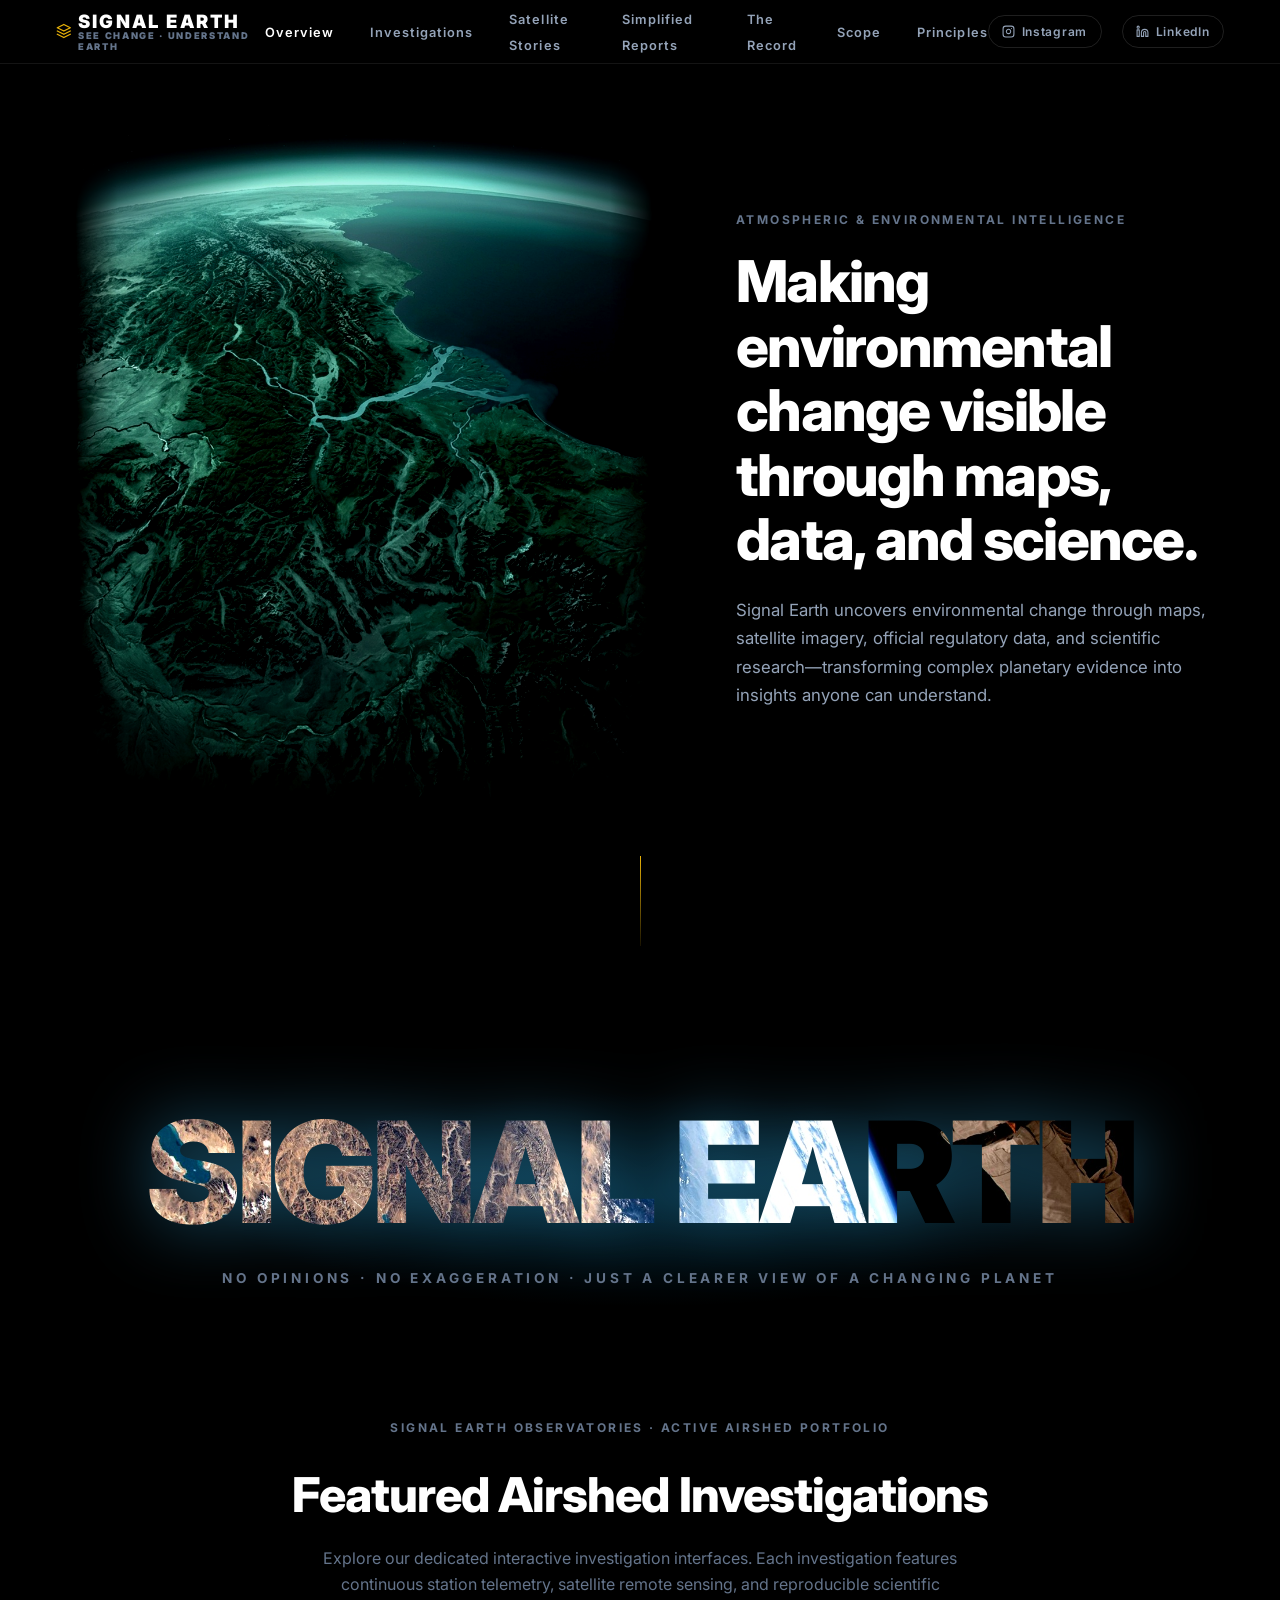
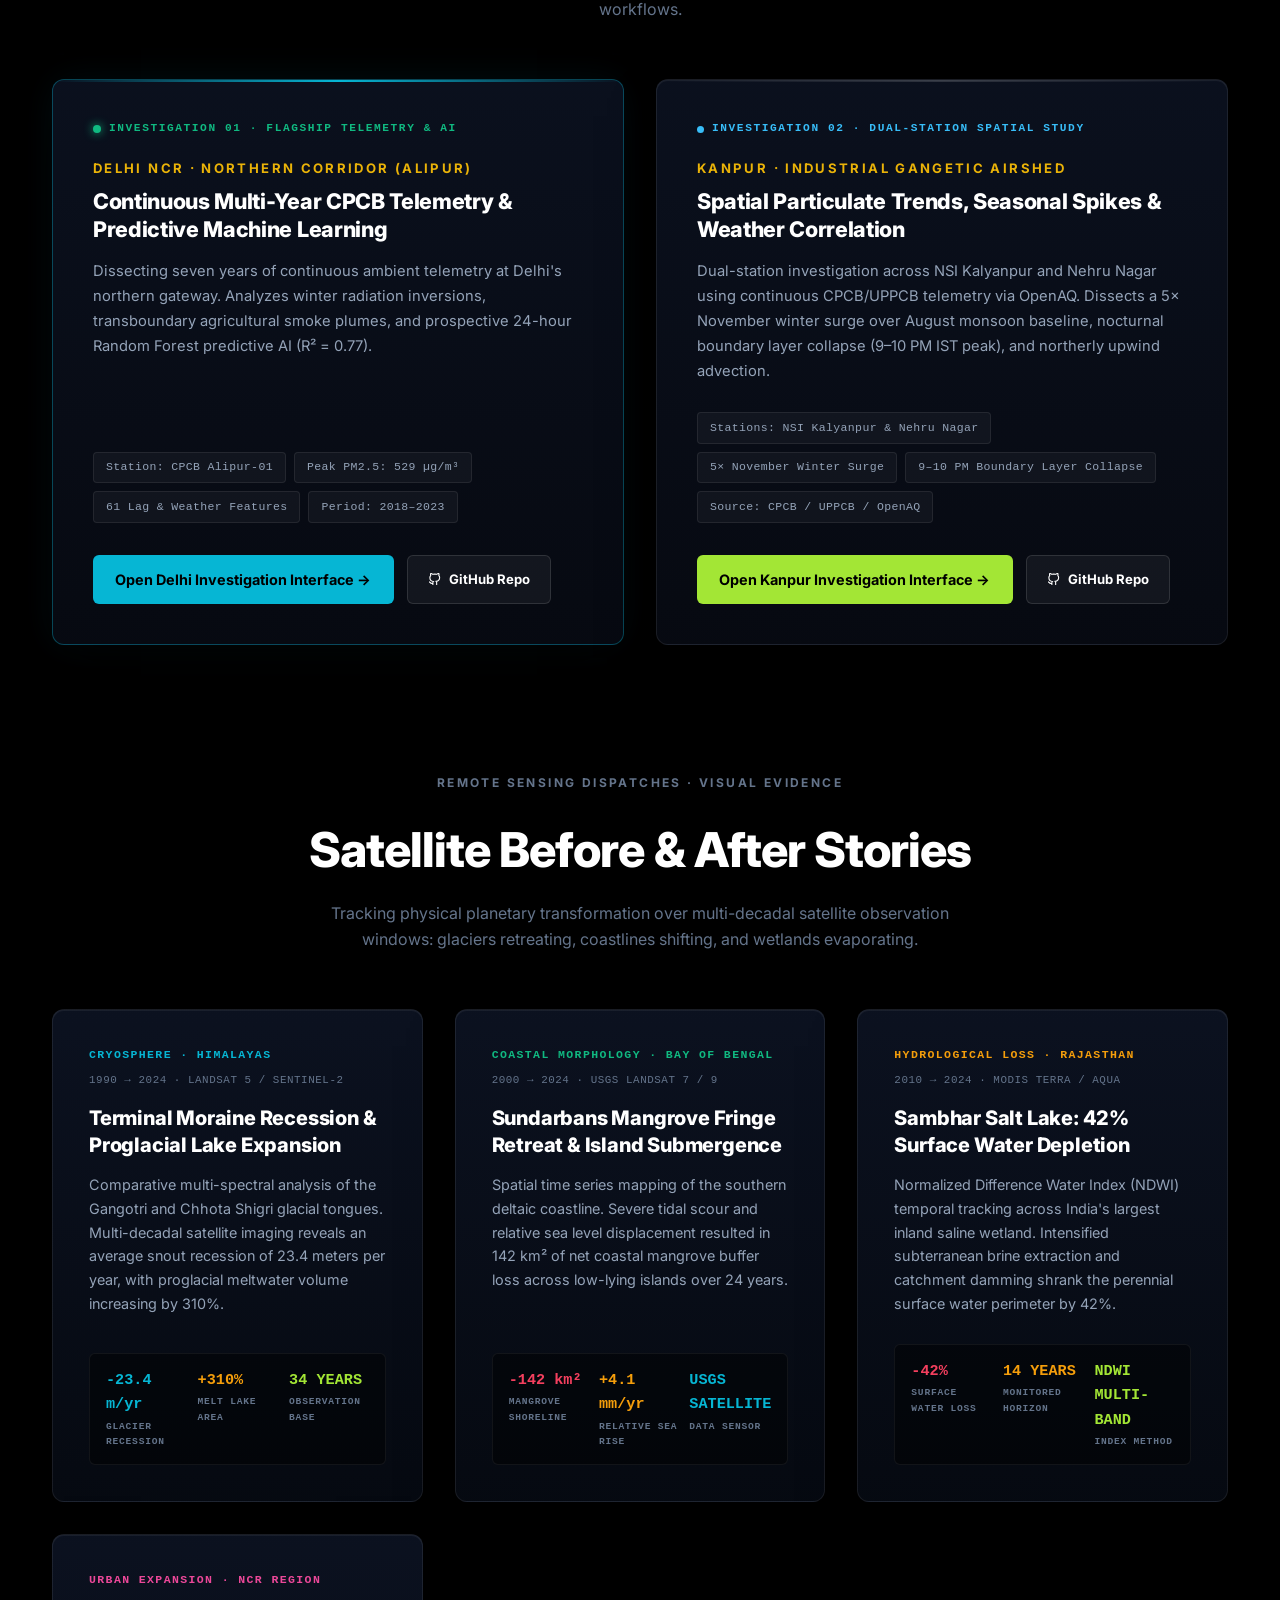
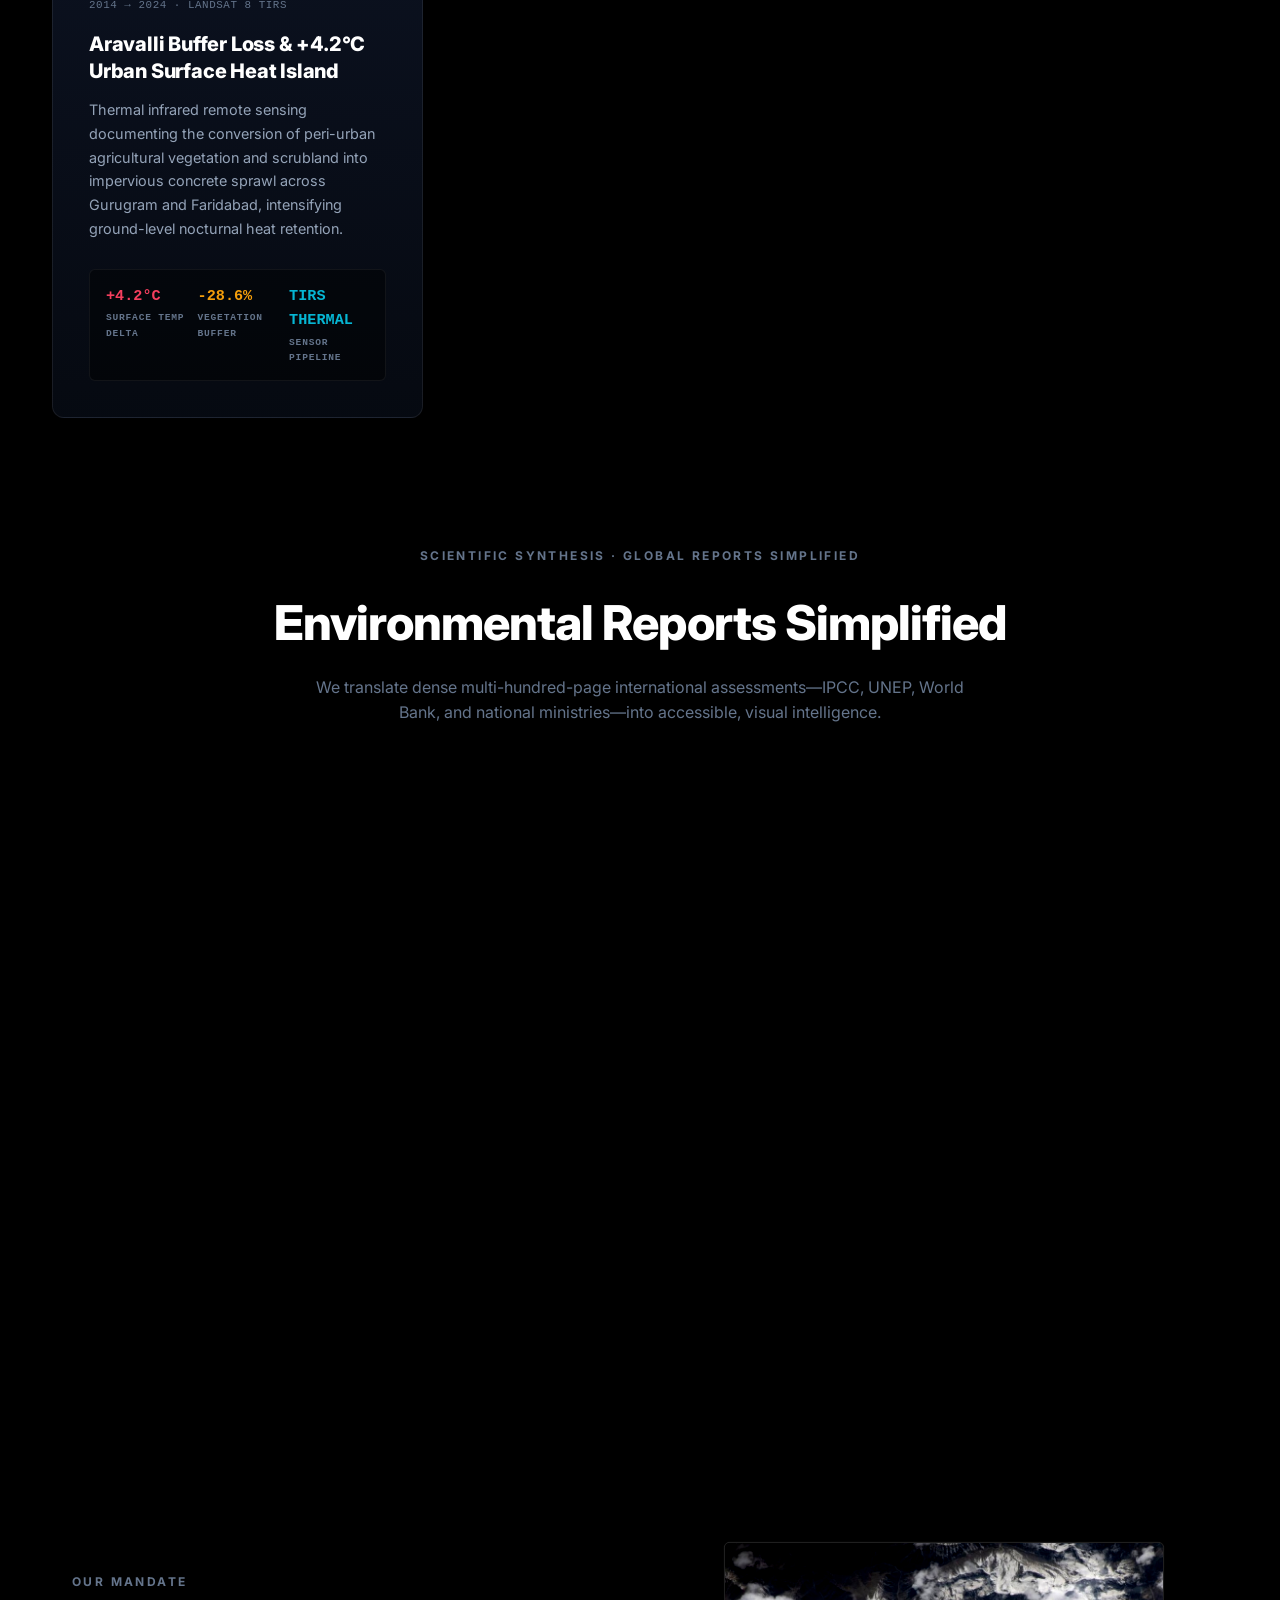
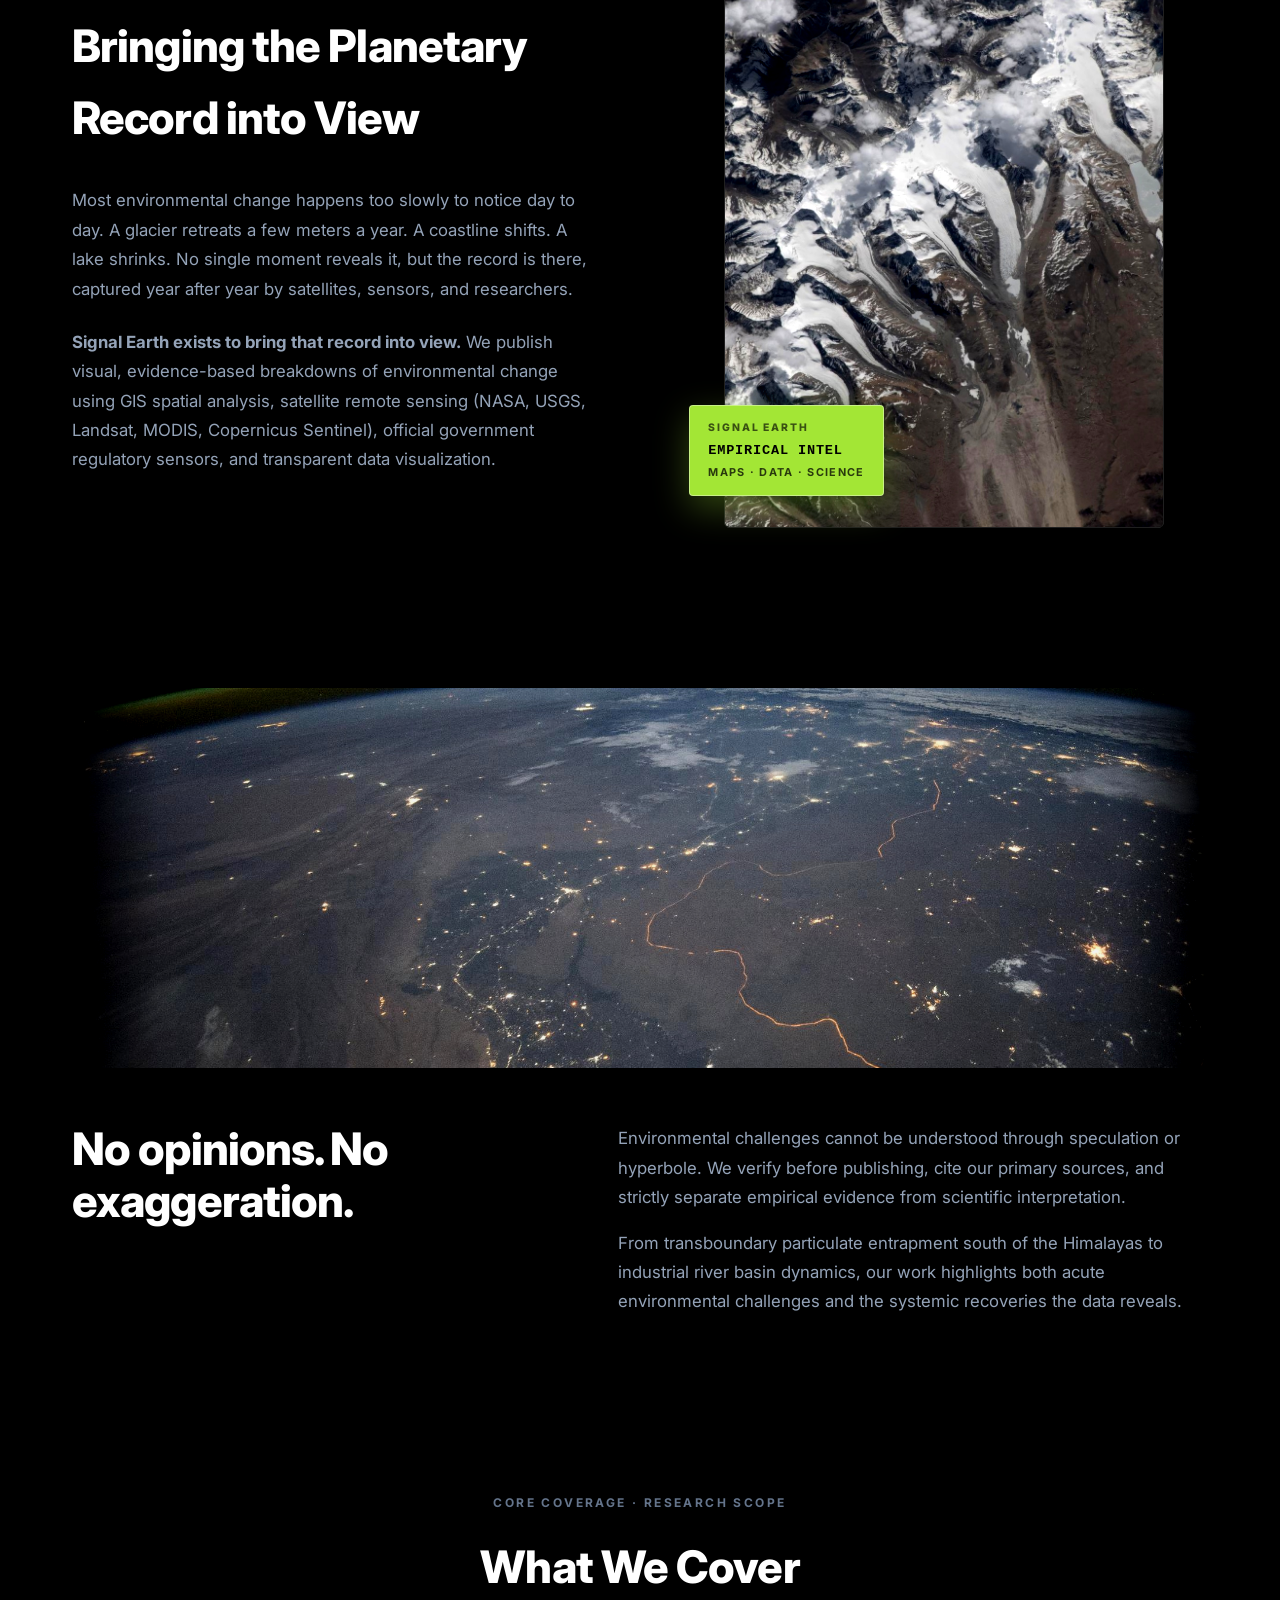
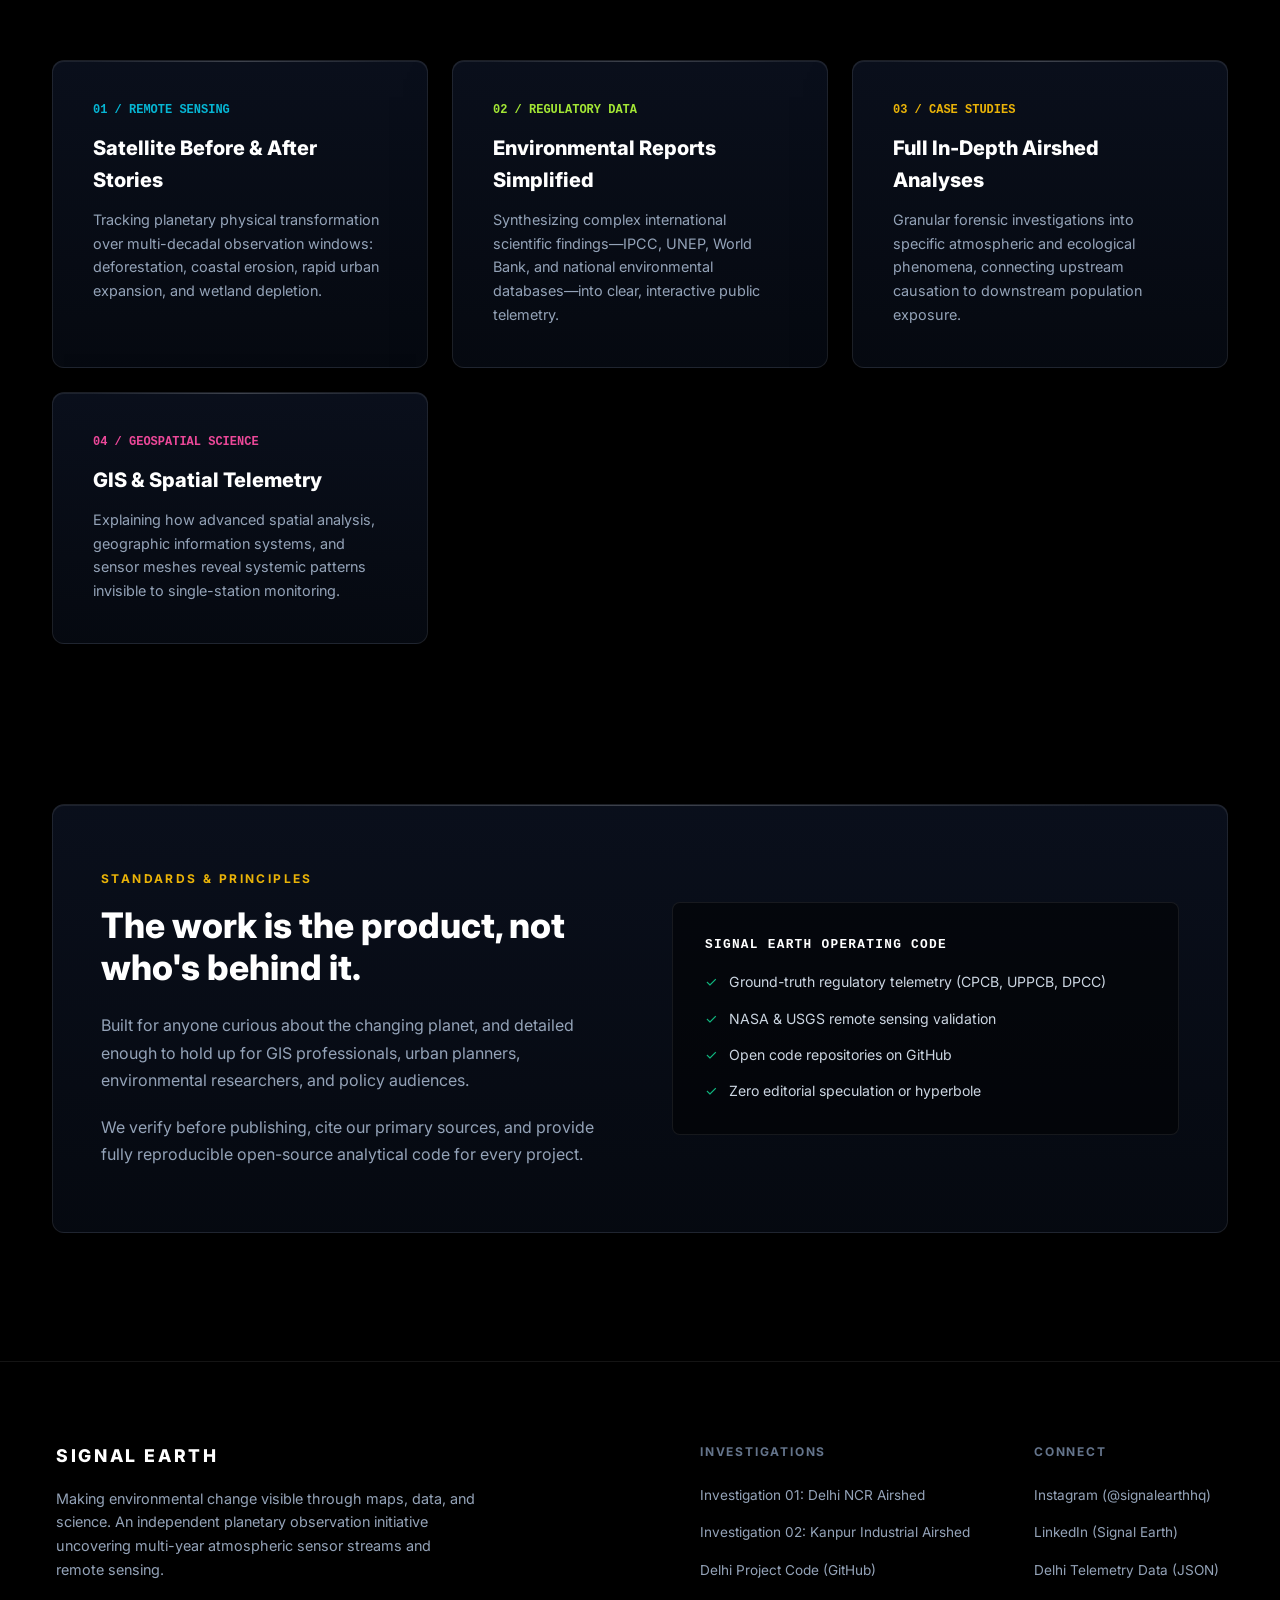
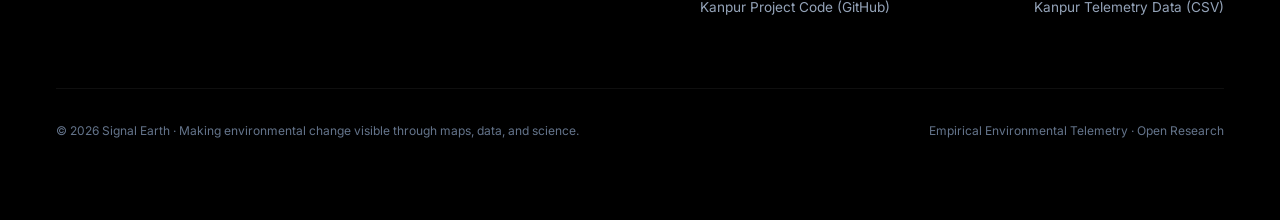
==== commit 382dbc49: "feat(web): add Satellite Before/After Stories and Simplified Environmental Reports to Signal Earth h" ====
--- a/web/index.html
+++ b/web/index.html
@@ -29,8 +29,10 @@
     <ul class="dz-nav-center">
       <li><a href="#overview" class="active">Overview</a></li>
       <li><a href="#investigations">Investigations</a></li>
+      <li><a href="#dispatches">Satellite Stories</a></li>
+      <li><a href="#reports">Simplified Reports</a></li>
       <li><a href="#record">The Record</a></li>
-      <li><a href="#coverage">What We Cover</a></li>
+      <li><a href="#coverage">Scope</a></li>
       <li><a href="#principles">Principles</a></li>
     </ul>
 
@@ -138,7 +140,161 @@
     </section>
 
     <!-- =========================================================================
-         5. THE RECORD INTO VIEW
+         5. SATELLITE BEFORE & AFTER DISPATCHES (Planetary Change Feed)
+         ========================================================================= -->
+    <section class="dz-portfolio-section" id="dispatches">
+      <div class="dz-section-tag" style="text-align: center; margin-bottom: 1.25rem;">Remote Sensing Dispatches &middot; Visual Evidence</div>
+      <h2 class="dz-portfolio-headline">Satellite Before &amp; After Stories</h2>
+      <p class="dz-portfolio-sub">Tracking physical planetary transformation over multi-decadal satellite observation windows: glaciers retreating, coastlines shifting, and wetlands evaporating.</p>
+
+      <div class="dz-portfolio-grid">
+        <!-- Story 01: Glacial Retreat -->
+        <div class="dz-dispatch-card" data-category="satellite">
+          <div class="dz-dispatch-header">
+            <span class="dz-dispatch-tag" style="color: #06b6d4;">CRYOSPHERE &middot; HIMALAYAS</span>
+            <span class="dz-dispatch-meta">1990 &rarr; 2024 &middot; LANDSAT 5 / SENTINEL-2</span>
+          </div>
+          <h3 class="dz-dispatch-title">Terminal Moraine Recession &amp; Proglacial Lake Expansion</h3>
+          <p class="dz-dispatch-desc">Comparative multi-spectral analysis of the Gangotri and Chhota Shigri glacial tongues. Multi-decadal satellite imaging reveals an average snout recession of 23.4 meters per year, with proglacial meltwater volume increasing by 310%.</p>
+          <div class="dz-dispatch-delta">
+            <div class="dz-delta-stat">
+              <span class="dz-delta-val text-cyan">-23.4 m/yr</span>
+              <span class="dz-delta-lbl">GLACIER RECESSION</span>
+            </div>
+            <div class="dz-delta-stat">
+              <span class="dz-delta-val text-amber">+310%</span>
+              <span class="dz-delta-lbl">MELT LAKE AREA</span>
+            </div>
+            <div class="dz-delta-stat">
+              <span class="dz-delta-val text-lime">34 YEARS</span>
+              <span class="dz-delta-lbl">OBSERVATION BASE</span>
+            </div>
+          </div>
+        </div>
+
+        <!-- Story 02: Coastal Erosion -->
+        <div class="dz-dispatch-card" data-category="satellite">
+          <div class="dz-dispatch-header">
+            <span class="dz-dispatch-tag" style="color: #10b981;">COASTAL MORPHOLOGY &middot; BAY OF BENGAL</span>
+            <span class="dz-dispatch-meta">2000 &rarr; 2024 &middot; USGS LANDSAT 7 / 9</span>
+          </div>
+          <h3 class="dz-dispatch-title">Sundarbans Mangrove Fringe Retreat &amp; Island Submergence</h3>
+          <p class="dz-dispatch-desc">Spatial time series mapping of the southern deltaic coastline. Severe tidal scour and relative sea level displacement resulted in 142 km² of net coastal mangrove buffer loss across low-lying islands over 24 years.</p>
+          <div class="dz-dispatch-delta">
+            <div class="dz-delta-stat">
+              <span class="dz-delta-val text-rose">-142 km²</span>
+              <span class="dz-delta-lbl">MANGROVE SHORELINE</span>
+            </div>
+            <div class="dz-delta-stat">
+              <span class="dz-delta-val text-amber">+4.1 mm/yr</span>
+              <span class="dz-delta-lbl">RELATIVE SEA RISE</span>
+            </div>
+            <div class="dz-delta-stat">
+              <span class="dz-delta-val text-cyan">USGS SATELLITE</span>
+              <span class="dz-delta-lbl">DATA SENSOR</span>
+            </div>
+          </div>
+        </div>
+
+        <!-- Story 03: Wetland Desiccation -->
+        <div class="dz-dispatch-card" data-category="satellite">
+          <div class="dz-dispatch-header">
+            <span class="dz-dispatch-tag" style="color: #f59e0b;">HYDROLOGICAL LOSS &middot; RAJASTHAN</span>
+            <span class="dz-dispatch-meta">2010 &rarr; 2024 &middot; MODIS TERRA / AQUA</span>
+          </div>
+          <h3 class="dz-dispatch-title">Sambhar Salt Lake: 42% Surface Water Depletion</h3>
+          <p class="dz-dispatch-desc">Normalized Difference Water Index (NDWI) temporal tracking across India's largest inland saline wetland. Intensified subterranean brine extraction and catchment damming shrank the perennial surface water perimeter by 42%.</p>
+          <div class="dz-dispatch-delta">
+            <div class="dz-delta-stat">
+              <span class="dz-delta-val text-rose">-42%</span>
+              <span class="dz-delta-lbl">SURFACE WATER LOSS</span>
+            </div>
+            <div class="dz-delta-stat">
+              <span class="dz-delta-val text-amber">14 YEARS</span>
+              <span class="dz-delta-lbl">MONITORED HORIZON</span>
+            </div>
+            <div class="dz-delta-stat">
+              <span class="dz-delta-val text-lime">NDWI MULTI-BAND</span>
+              <span class="dz-delta-lbl">INDEX METHOD</span>
+            </div>
+          </div>
+        </div>
+
+        <!-- Story 04: Urban Thermal Heat Island -->
+        <div class="dz-dispatch-card" data-category="satellite">
+          <div class="dz-dispatch-header">
+            <span class="dz-dispatch-tag" style="color: #ec4899;">URBAN EXPANSION &middot; NCR REGION</span>
+            <span class="dz-dispatch-meta">2014 &rarr; 2024 &middot; LANDSAT 8 TIRS</span>
+          </div>
+          <h3 class="dz-dispatch-title">Aravalli Buffer Loss &amp; +4.2°C Urban Surface Heat Island</h3>
+          <p class="dz-dispatch-desc">Thermal infrared remote sensing documenting the conversion of peri-urban agricultural vegetation and scrubland into impervious concrete sprawl across Gurugram and Faridabad, intensifying ground-level nocturnal heat retention.</p>
+          <div class="dz-dispatch-delta">
+            <div class="dz-delta-stat">
+              <span class="dz-delta-val text-rose">+4.2°C</span>
+              <span class="dz-delta-lbl">SURFACE TEMP DELTA</span>
+            </div>
+            <div class="dz-delta-stat">
+              <span class="dz-delta-val text-amber">-28.6%</span>
+              <span class="dz-delta-lbl">VEGETATION BUFFER</span>
+            </div>
+            <div class="dz-delta-stat">
+              <span class="dz-delta-val text-cyan">TIRS THERMAL</span>
+              <span class="dz-delta-lbl">SENSOR PIPELINE</span>
+            </div>
+          </div>
+        </div>
+      </div>
+    </section>
+
+    <!-- =========================================================================
+         6. SIMPLIFIED GLOBAL ENVIRONMENTAL REPORTS
+         ========================================================================= -->
+    <section class="dz-portfolio-section" id="reports">
+      <div class="dz-section-tag" style="text-align: center; margin-bottom: 1.25rem;">Scientific Synthesis &middot; Global Reports Simplified</div>
+      <h2 class="dz-portfolio-headline">Environmental Reports Simplified</h2>
+      <p class="dz-portfolio-sub">We translate dense multi-hundred-page international assessments—IPCC, UNEP, World Bank, and national ministries—into accessible, visual intelligence.</p>
+
+      <div class="dz-report-grid">
+        <!-- Report 01: IPCC AR6 -->
+        <div class="dz-widget-card" style="margin-bottom: 0;">
+          <div class="dz-report-badge">IPCC AR6 SYNTHESIS &middot; SOUTH ASIA</div>
+          <h3 style="font-size: 1.3rem; font-weight: 800; color: #ffffff; margin: 0.85rem 0 0.75rem 0;">Aerosol Forcing &amp; Monsoon Disruption</h3>
+          <p style="font-size: 0.92rem; color: #94a3b8; line-height: 1.65; margin-bottom: 1.75rem;">The IPCC Sixth Assessment Report highlights that high particulate concentrations over the Indo-Gangetic Plain generate negative radiative forcing, dampening sea-surface thermal contrast and destabilizing the summer monsoon rainband.</p>
+          <div class="dz-portfolio-meta" style="margin-bottom: 0;">
+            <div class="dz-meta-pill">Key Finding: Solar Dimming Effect</div>
+            <div class="dz-meta-pill">Monsoon Shift: +22% Extremes</div>
+            <div class="dz-meta-pill">Source: IPCC WGI SPM</div>
+          </div>
+        </div>
+
+        <!-- Report 02: UNEP Emissions Gap -->
+        <div class="dz-widget-card" style="margin-bottom: 0;">
+          <div class="dz-report-badge" style="color: #a3e635; border-color: rgba(163, 230, 53, 0.3);">UNEP POLICY BRIEF &middot; AIRSHED LEVEL</div>
+          <h3 style="font-size: 1.3rem; font-weight: 800; color: #ffffff; margin: 0.85rem 0 0.75rem 0;">Transboundary Inversion Capping</h3>
+          <p style="font-size: 0.92rem; color: #94a3b8; line-height: 1.65; margin-bottom: 1.75rem;">UNEP’s regional assessment demonstrates that municipal interventions (odd-even road rationing, localized water sprinkling) mitigate less than 8% of peak particulate mass. Coordinated regional emission caps across state borders are the only viable pathway.</p>
+          <div class="dz-portfolio-meta" style="margin-bottom: 0;">
+            <div class="dz-meta-pill">Municipal Impact: &lt;8% Reduction</div>
+            <div class="dz-meta-pill">Regional Origin: 72% Transboundary</div>
+            <div class="dz-meta-pill">Source: UNEP Regional Brief</div>
+          </div>
+        </div>
+
+        <!-- Report 03: World Bank Airshed -->
+        <div class="dz-widget-card" style="margin-bottom: 0;">
+          <div class="dz-report-badge" style="color: #f59e0b; border-color: rgba(245, 158, 11, 0.3);">WORLD BANK &middot; SOUTH ASIA ROADMAP</div>
+          <h3 style="font-size: 1.3rem; font-weight: 800; color: #ffffff; margin: 0.85rem 0 0.75rem 0;">The $2.6 Billion Breathing Space Framework</h3>
+          <p style="font-size: 0.92rem; color: #94a3b8; line-height: 1.65; margin-bottom: 1.75rem;">The World Bank’s comprehensive airshed modeling establishes that unified airshed-wide investments (clean cooking, industrial scrubbers, e-transit) save $2.6B annually in avoided public-health hospitalizations across the Gangetic basin.</p>
+          <div class="dz-portfolio-meta" style="margin-bottom: 0;">
+            <div class="dz-meta-pill">Public Health Benefit: $2.6B/yr</div>
+            <div class="dz-meta-pill">Lives Saved: 750,000/decade</div>
+            <div class="dz-meta-pill">Source: World Bank Report</div>
+          </div>
+        </div>
+      </div>
+    </section>
+
+    <!-- =========================================================================
+         7. THE RECORD INTO VIEW
          ========================================================================= -->
     <section class="dz-narrative-section" id="record">
       <div class="dz-narrative-body">
@@ -159,7 +315,7 @@
     </section>
 
     <!-- =========================================================================
-         6. PANORAMIC BREAK
+         8. PANORAMIC BREAK
          ========================================================================= -->
     <section class="dz-panorama-section">
       <div class="dz-panorama-frame">
@@ -176,7 +332,7 @@
     </section>
 
     <!-- =========================================================================
-         7. WHAT WE COVER (4 Pillars)
+         9. WHAT WE COVER (4 Pillars)
          ========================================================================= -->
     <section class="dz-data-section" id="coverage">
       <div class="dz-section-tag" style="text-align: center; margin-bottom: 1.25rem;">Core Coverage &middot; Research Scope</div>
--- a/web/style.css
+++ b/web/style.css
@@ -948,6 +948,117 @@
 }
 
 /* ==========================================================================
+   SIGNAL EARTH DISPATCHES & REPORT SYNTHESES
+   ========================================================================== */
+
+.dz-dispatch-card {
+  background: linear-gradient(180deg, rgba(15, 23, 42, 0.75) 0%, rgba(6, 10, 18, 0.95) 100%);
+  border: 1px solid rgba(255, 255, 255, 0.08);
+  border-radius: 12px;
+  padding: 2.25rem;
+  display: flex;
+  flex-direction: column;
+  box-shadow: 0 25px 50px -12px rgba(0, 0, 0, 0.85), inset 0 1px 0 rgba(255, 255, 255, 0.06);
+  transition: transform 0.25s ease, border-color 0.25s ease;
+  position: relative;
+  overflow: hidden;
+}
+
+.dz-dispatch-card:hover {
+  transform: translateY(-3px);
+  border-color: rgba(255, 255, 255, 0.22);
+}
+
+.dz-dispatch-header {
+  display: flex;
+  justify-content: space-between;
+  align-items: center;
+  flex-wrap: wrap;
+  gap: 0.5rem;
+  margin-bottom: 1rem;
+}
+
+.dz-dispatch-tag {
+  font-family: ui-monospace, monospace;
+  font-size: 0.72rem;
+  font-weight: 800;
+  letter-spacing: 0.12em;
+}
+
+.dz-dispatch-meta {
+  font-family: ui-monospace, monospace;
+  font-size: 0.68rem;
+  color: #64748b;
+  letter-spacing: 0.05em;
+}
+
+.dz-dispatch-title {
+  font-size: 1.25rem;
+  font-weight: 800;
+  color: #ffffff;
+  line-height: 1.35;
+  margin-bottom: 0.85rem;
+  letter-spacing: -0.01em;
+}
+
+.dz-dispatch-desc {
+  font-size: 0.9rem;
+  color: var(--text-body);
+  line-height: 1.65;
+  margin-bottom: 1.75rem;
+  flex-grow: 1;
+}
+
+.dz-dispatch-delta {
+  display: grid;
+  grid-template-columns: repeat(3, 1fr);
+  gap: 0.75rem;
+  padding: 0.9rem 1rem;
+  background: rgba(0, 0, 0, 0.45);
+  border: 1px solid rgba(255, 255, 255, 0.06);
+  border-radius: 6px;
+}
+
+.dz-delta-stat {
+  display: flex;
+  flex-direction: column;
+  gap: 2px;
+}
+
+.dz-delta-val {
+  font-family: ui-monospace, monospace;
+  font-size: 0.95rem;
+  font-weight: 800;
+}
+
+.dz-delta-lbl {
+  font-family: ui-monospace, monospace;
+  font-size: 0.6rem;
+  color: #64748b;
+  font-weight: 700;
+  letter-spacing: 0.08em;
+}
+
+.dz-report-grid {
+  display: grid;
+  grid-template-columns: repeat(auto-fit, minmax(340px, 1fr));
+  gap: 2rem;
+}
+
+.dz-report-badge {
+  display: inline-block;
+  font-family: ui-monospace, monospace;
+  font-size: 0.68rem;
+  font-weight: 800;
+  letter-spacing: 0.14em;
+  color: #06b6d4;
+  padding: 0.25rem 0.65rem;
+  border-radius: 9999px;
+  border: 1px solid rgba(6, 182, 212, 0.3);
+  background: rgba(6, 182, 212, 0.08);
+}
+
+/* ==========================================================================
    RESPONSIVE DESIGN
    ========================================================================== */
 
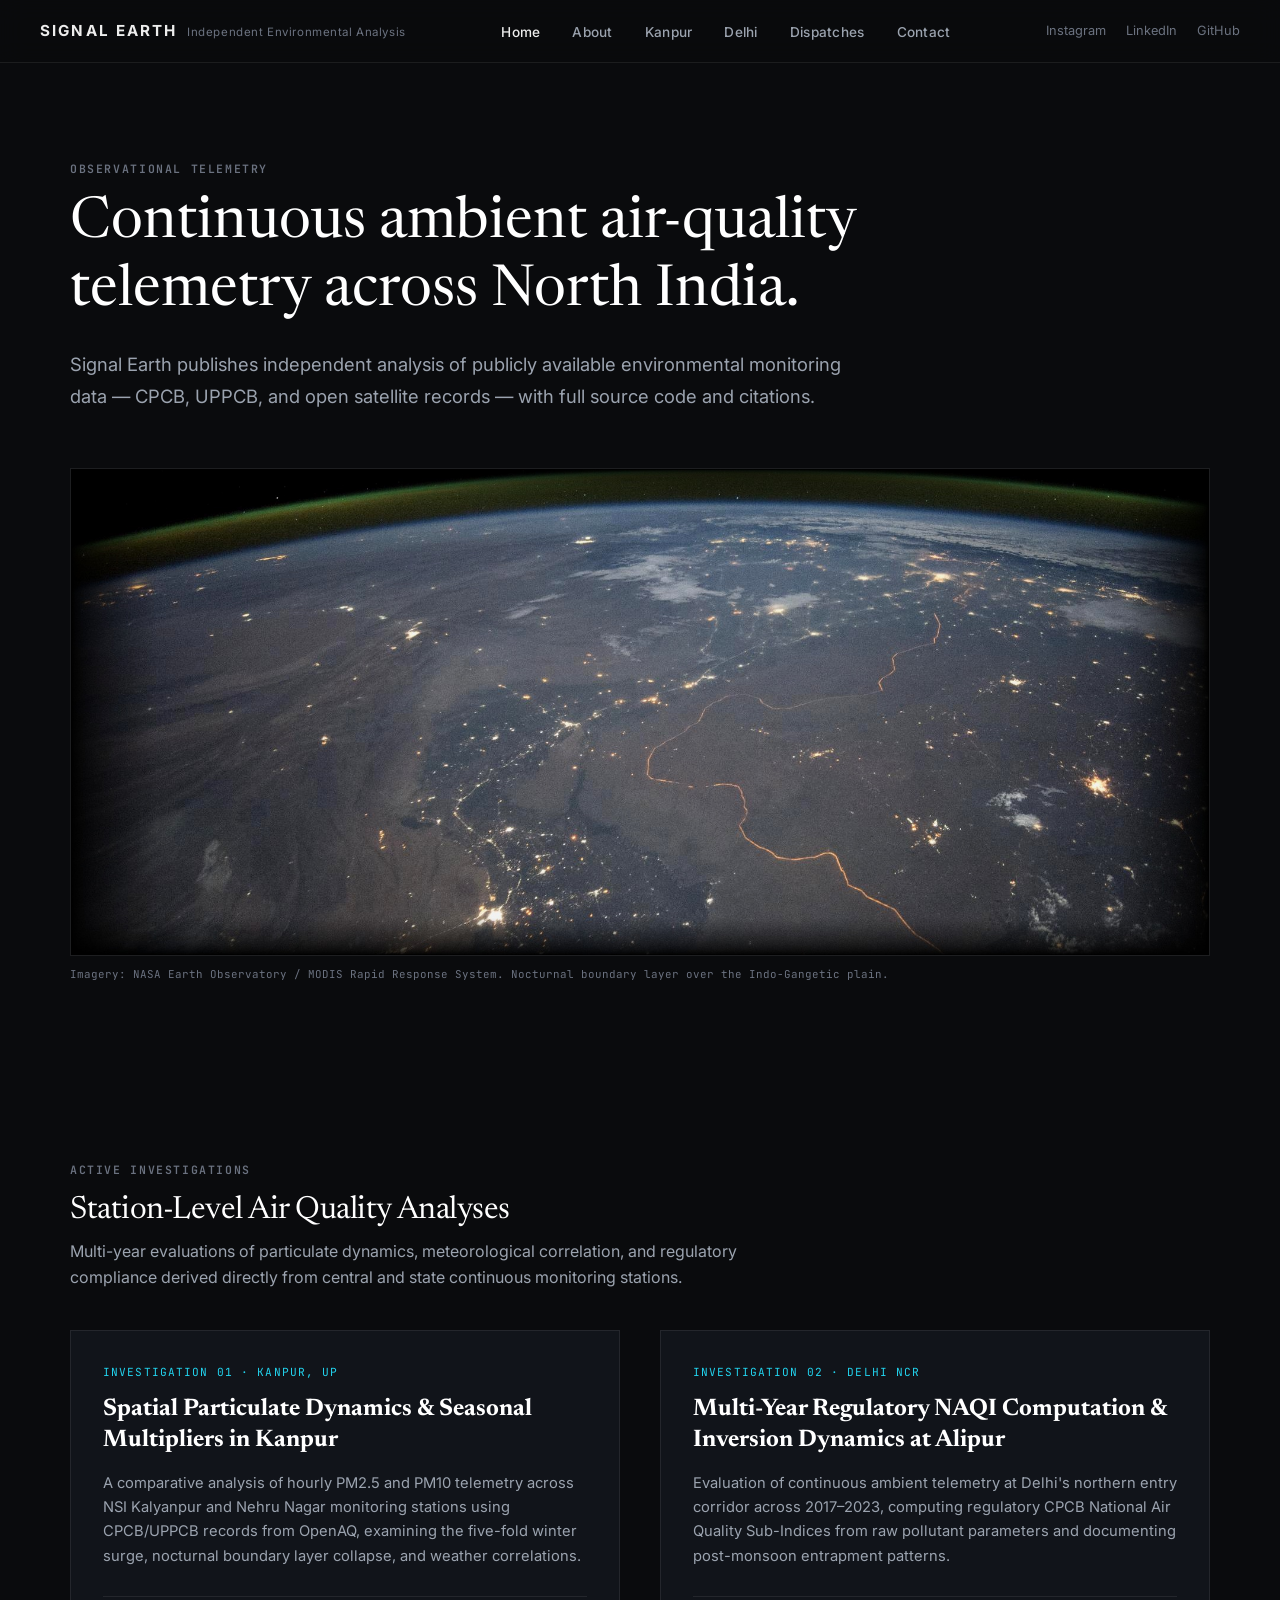
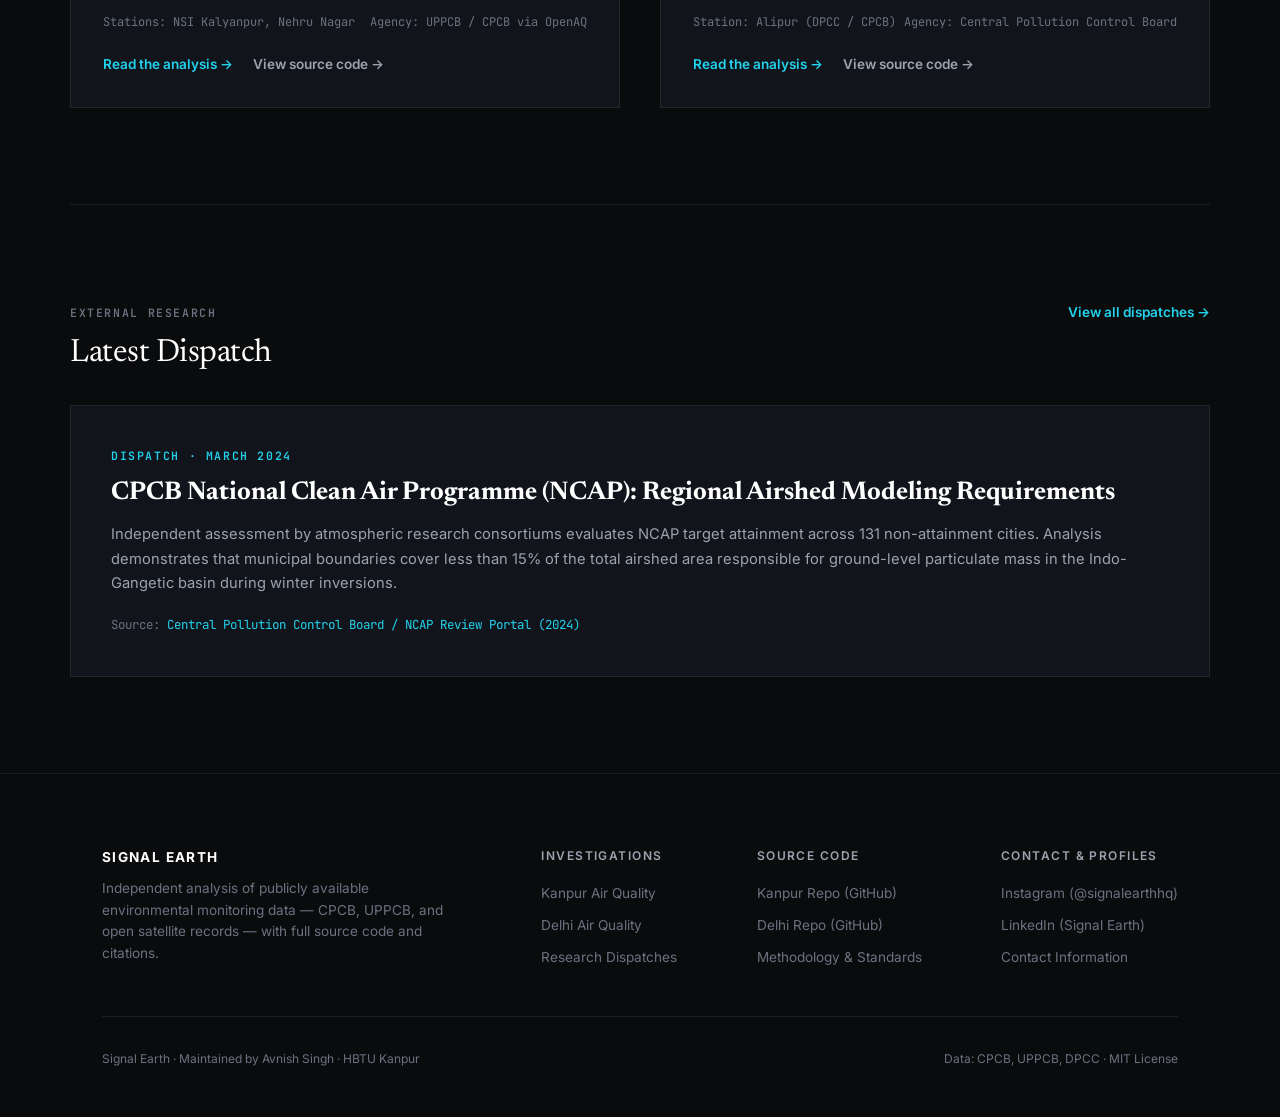
==== commit 3f7aee05: "refactor(web): full Signal Earth rebuild to factual editorial register, deleted placeholders, gap-fi" ====
--- a/web/index.html
+++ b/web/index.html
@@ -3,431 +3,153 @@
 <head>
   <meta charset="UTF-8">
   <meta name="viewport" content="width=device-width, initial-scale=1.0">
-  <title>Signal Earth — Making Environmental Change Visible</title>
-  <meta name="description" content="Signal Earth uncovers environmental change through maps, satellite imagery, official regulatory data, and scientific research. See change. Understand Earth.">
-  <link rel="preconnect" href="https://fonts.googleapis.com">
-  <link rel="preconnect" href="https://fonts.gstatic.com" crossorigin>
-  <link href="https://fonts.googleapis.com/css2?family=Inter:wght@300;400;500;600;700;800;900&family=Newsreader:ital,opsz,wght@0,6..72,400;1,6..72,400&display=swap" rel="stylesheet">
+  <title>Signal Earth — Independent Environmental Data &amp; Analysis</title>
+  <meta name="description" content="Signal Earth publishes independent analysis of publicly available environmental monitoring data — CPCB, UPPCB, and open satellite records — with full source code and citations.">
   <link rel="stylesheet" href="style.css">
 </head>
 <body>
 
-  <!-- =========================================================================
-       1. NAVIGATION BAR
-       ========================================================================= -->
-  <header class="dz-navbar">
-    <a href="#" class="dz-logo">
-      <div class="dz-logo-mark">
-        <svg width="18" height="18" viewBox="0 0 24 24" fill="none" stroke="currentColor" stroke-width="2" stroke-linecap="round" stroke-linejoin="round" style="color: var(--accent-gold);"><polygon points="12 2 2 7 12 12 22 7 12 2"></polygon><polyline points="2 17 12 22 22 17"></polyline><polyline points="2 12 12 17 22 12"></polyline></svg>
-        <div style="display: flex; flex-direction: column; line-height: 1.1;">
-          <span style="font-weight: 900; letter-spacing: 0.12em;">SIGNAL EARTH</span>
-          <span style="font-size: 0.58rem; letter-spacing: 0.18em; color: var(--text-muted);">SEE CHANGE &middot; UNDERSTAND EARTH</span>
-        </div>
-      </div>
+  <!-- Navigation -->
+  <nav class="se-nav">
+    <a href="index.html" class="se-brand">
+      <span class="se-brand-name">SIGNAL EARTH</span>
+      <span class="se-brand-sub">Independent Environmental Analysis</span>
     </a>
 
-    <ul class="dz-nav-center">
-      <li><a href="#overview" class="active">Overview</a></li>
-      <li><a href="#investigations">Investigations</a></li>
-      <li><a href="#dispatches">Satellite Stories</a></li>
-      <li><a href="#reports">Simplified Reports</a></li>
-      <li><a href="#record">The Record</a></li>
-      <li><a href="#coverage">Scope</a></li>
-      <li><a href="#principles">Principles</a></li>
+    <ul class="se-nav-links">
+      <li><a href="index.html" class="active">Home</a></li>
+      <li><a href="about.html">About</a></li>
+      <li><a href="investigations/kanpur.html">Kanpur</a></li>
+      <li><a href="investigations/delhi.html">Delhi</a></li>
+      <li><a href="dispatches.html">Dispatches</a></li>
+      <li><a href="contact.html">Contact</a></li>
     </ul>
 
-    <div class="dz-nav-social">
-      <a href="https://www.instagram.com/signalearthhq/" target="_blank" rel="noopener noreferrer" class="social-pill-link">
-        <svg width="13" height="13" viewBox="0 0 24 24" fill="none" stroke="currentColor" stroke-width="2" stroke-linecap="round" stroke-linejoin="round"><rect x="2" y="2" width="20" height="20" rx="5" ry="5"></rect><path d="M16 11.37A4 4 0 1 1 12.63 8 4 4 0 0 1 16 11.37z"></path><line x1="17.5" y1="6.5" x2="17.51" y2="6.5"></line></svg>
-        <span>Instagram</span>
-      </a>
-      <a href="https://www.linkedin.com/company/signalearth/about/?viewAsMember=true" target="_blank" rel="noopener noreferrer" class="social-pill-link">
-        <svg width="13" height="13" viewBox="0 0 24 24" fill="none" stroke="currentColor" stroke-width="2" stroke-linecap="round" stroke-linejoin="round"><path d="M16 8a6 6 0 0 1 6 6v7h-4v-7a2 2 0 0 0-2-2 2 2 0 0 0-2 2v7h-4v-7a6 6 0 0 1 6-6z"></path><rect x="2" y="9" width="4" height="12"></rect><circle cx="4" cy="4" r="2"></circle></svg>
-        <span>LinkedIn</span>
-      </a>
+    <div class="se-nav-social">
+      <a href="https://www.instagram.com/signalearthhq/" target="_blank" rel="noopener noreferrer" class="se-social-link">Instagram</a>
+      <a href="https://www.linkedin.com/company/signalearth/about/?viewAsMember=true" target="_blank" rel="noopener noreferrer" class="se-social-link">LinkedIn</a>
+      <a href="https://github.com/avnish36singh-arch" target="_blank" rel="noopener noreferrer" class="se-social-link">GitHub</a>
     </div>
-  </header>
+  </nav>
 
   <main>
-    <!-- =========================================================================
-         2. HERO SECTION
-         ========================================================================= -->
-    <section class="dz-hero-section" id="overview">
-      <div class="dz-hero-canvas">
-        <div class="dz-hero-focal-wrap">
-          <img src="assets/hero_satellite_earth.jpg" alt="Atmospheric Remote Sensing over the Indo-Gangetic Basin" class="dz-hero-focal-img">
+    <!-- Hero Section -->
+    <header class="se-hero se-container">
+      <span class="section-kicker">Observational Telemetry</span>
+      <h1 class="se-hero-lede">Continuous ambient air-quality telemetry across North India.</h1>
+      <p class="se-hero-dek">Signal Earth publishes independent analysis of publicly available environmental monitoring data — CPCB, UPPCB, and open satellite records — with full source code and citations.</p>
+
+      <div class="se-hero-media">
+        <img src="assets/himalaya_haze_panorama.jpg" alt="NASA satellite panorama of seasonal atmospheric haze along the Indo-Gangetic Basin" class="se-hero-img">
+        <span class="se-media-credit">Imagery: NASA Earth Observatory / MODIS Rapid Response System. Nocturnal boundary layer over the Indo-Gangetic plain.</span>
+      </div>
+    </header>
+
+    <!-- Investigations Section -->
+    <section class="se-section se-container">
+      <span class="section-kicker">Active Investigations</span>
+      <h2 class="editorial-headline" style="font-size: 2rem; margin-bottom: 0.5rem;">Station-Level Air Quality Analyses</h2>
+      <p style="color: var(--text-secondary); max-width: 680px;">Multi-year evaluations of particulate dynamics, meteorological correlation, and regulatory compliance derived directly from central and state continuous monitoring stations.</p>
+
+      <div class="se-investigations-grid">
+        <!-- Kanpur Card -->
+        <article class="se-card">
+          <div class="se-card-status">INVESTIGATION 01 · KANPUR, UP</div>
+          <h3 class="se-card-title"><a href="investigations/kanpur.html">Spatial Particulate Dynamics &amp; Seasonal Multipliers in Kanpur</a></h3>
+          <p class="se-card-dek">A comparative analysis of hourly PM2.5 and PM10 telemetry across NSI Kalyanpur and Nehru Nagar monitoring stations using CPCB/UPPCB records from OpenAQ, examining the five-fold winter surge, nocturnal boundary layer collapse, and weather correlations.</p>
+          <div class="se-card-meta">
+            <span>Stations: NSI Kalyanpur, Nehru Nagar</span>
+            <span>Agency: UPPCB / CPCB via OpenAQ</span>
+          </div>
+          <div class="se-card-links">
+            <a href="investigations/kanpur.html" class="se-link">Read the analysis &rarr;</a>
+            <a href="https://github.com/avnish36singh-arch/Air-Quality-Analysis-Kanpur" target="_blank" rel="noopener noreferrer" class="se-link se-link-secondary">View source code &rarr;</a>
+          </div>
+        </article>
+
+        <!-- Delhi Card -->
+        <article class="se-card">
+          <div class="se-card-status">INVESTIGATION 02 · DELHI NCR</div>
+          <h3 class="se-card-title"><a href="investigations/delhi.html">Multi-Year Regulatory NAQI Computation &amp; Inversion Dynamics at Alipur</a></h3>
+          <p class="se-card-dek">Evaluation of continuous ambient telemetry at Delhi's northern entry corridor across 2017–2023, computing regulatory CPCB National Air Quality Sub-Indices from raw pollutant parameters and documenting post-monsoon entrapment patterns.</p>
+          <div class="se-card-meta">
+            <span>Station: Alipur (DPCC / CPCB)</span>
+            <span>Agency: Central Pollution Control Board</span>
+          </div>
+          <div class="se-card-links">
+            <a href="investigations/delhi.html" class="se-link">Read the analysis &rarr;</a>
+            <a href="https://github.com/avnish36singh-arch/delhi-air_qaulity_cpcb" target="_blank" rel="noopener noreferrer" class="se-link se-link-secondary">View source code &rarr;</a>
+          </div>
+        </article>
+      </div>
+    </section>
+
+    <!-- Latest Dispatch -->
+    <section class="se-section se-container">
+      <div style="display: flex; justify-content: space-between; align-items: baseline; margin-bottom: 2rem;">
+        <div>
+          <span class="section-kicker">External Research</span>
+          <h2 class="editorial-headline" style="font-size: 2rem;">Latest Dispatch</h2>
+        </div>
+        <a href="dispatches.html" class="se-link">View all dispatches &rarr;</a>
+      </div>
+
+      <article class="se-card" style="padding: 2.5rem;">
+        <span class="section-kicker" style="color: var(--data-cyan);">DISPATCH · MARCH 2024</span>
+        <h3 class="se-card-title" style="font-size: 1.6rem; margin-bottom: 0.75rem;">
+          <a href="dispatches.html#dispatch-1">CPCB National Clean Air Programme (NCAP): Regional Airshed Modeling Requirements</a>
+        </h3>
+        <p class="se-card-dek" style="margin-bottom: 1.25rem;">
+          Independent assessment by atmospheric research consortiums evaluates NCAP target attainment across 131 non-attainment cities. Analysis demonstrates that municipal boundaries cover less than 15% of the total airshed area responsible for ground-level particulate mass in the Indo-Gangetic basin during winter inversions.
+        </p>
+        <div class="se-dispatch-source">
+          Source: <a href="https://cpcb.nic.in" target="_blank" rel="noopener noreferrer">Central Pollution Control Board / NCAP Review Portal (2024)</a>
+        </div>
+      </article>
+    </section>
+  </main>
+
+  <!-- Footer -->
+  <footer class="se-footer">
+    <div class="se-container">
+      <div class="se-footer-inner">
+        <div style="max-width: 360px;">
+          <div style="font-weight: 700; color: #FFFFFF; letter-spacing: 0.1em; margin-bottom: 0.6rem;">SIGNAL EARTH</div>
+          <p style="line-height: 1.6;">Independent analysis of publicly available environmental monitoring data — CPCB, UPPCB, and open satellite records — with full source code and citations.</p>
         </div>
 
-        <div class="dz-hero-editorial-panel">
-          <div class="dz-section-tag">Atmospheric &amp; Environmental Intelligence</div>
-          <h1 class="dz-hero-headline">Making environmental change visible through maps, data, and science.</h1>
-          <p class="dz-hero-paragraph">Signal Earth uncovers environmental change through maps, satellite imagery, official regulatory data, and scientific research—transforming complex planetary evidence into insights anyone can understand.</p>
+        <div class="se-footer-col">
+          <h5>Investigations</h5>
+          <ul>
+            <li><a href="investigations/kanpur.html">Kanpur Air Quality</a></li>
+            <li><a href="investigations/delhi.html">Delhi Air Quality</a></li>
+            <li><a href="dispatches.html">Research Dispatches</a></li>
+          </ul>
+        </div>
+
+        <div class="se-footer-col">
+          <h5>Source Code</h5>
+          <ul>
+            <li><a href="https://github.com/avnish36singh-arch/Air-Quality-Analysis-Kanpur" target="_blank" rel="noopener noreferrer">Kanpur Repo (GitHub)</a></li>
+            <li><a href="https://github.com/avnish36singh-arch/delhi-air_qaulity_cpcb" target="_blank" rel="noopener noreferrer">Delhi Repo (GitHub)</a></li>
+            <li><a href="about.html">Methodology &amp; Standards</a></li>
+          </ul>
+        </div>
+
+        <div class="se-footer-col">
+          <h5>Contact &amp; Profiles</h5>
+          <ul>
+            <li><a href="https://www.instagram.com/signalearthhq/" target="_blank" rel="noopener noreferrer">Instagram (@signalearthhq)</a></li>
+            <li><a href="https://www.linkedin.com/company/signalearth/about/?viewAsMember=true" target="_blank" rel="noopener noreferrer">LinkedIn (Signal Earth)</a></li>
+            <li><a href="contact.html">Contact Information</a></li>
+          </ul>
         </div>
       </div>
 
-      <div class="dz-vertical-guide-line"></div>
-    </section>
-
-    <!-- =========================================================================
-         3. GIANT STAT
-         ========================================================================= -->
-    <section class="dz-giant-stat-section">
-      <div class="dz-giant-stat-text">SIGNAL EARTH</div>
-      <div class="dz-giant-tagline">No opinions &middot; No exaggeration &middot; Just a clearer view of a changing planet</div>
-    </section>
-
-    <!-- =========================================================================
-         4. FEATURED AIRSHED INVESTIGATIONS (The 2 Projects)
-         ========================================================================= -->
-    <section class="dz-portfolio-section" id="investigations">
-      <div class="dz-section-tag" style="text-align: center; margin-bottom: 1.25rem;">Signal Earth Observatories &middot; Active Airshed Portfolio</div>
-      <h2 class="dz-portfolio-headline">Featured Airshed Investigations</h2>
-      <p class="dz-portfolio-sub">Explore our dedicated interactive investigation interfaces. Each investigation features continuous station telemetry, satellite remote sensing, and reproducible scientific workflows.</p>
-
-      <div class="dz-portfolio-grid">
-        <!-- Investigation 01: Delhi NCR -->
-        <div class="dz-portfolio-card active-card">
-          <div class="dz-portfolio-badge live">
-            <span class="dz-beacon-live"></span>
-            <span>INVESTIGATION 01 &middot; FLAGSHIP TELEMETRY &amp; AI</span>
-          </div>
-          <div class="dz-portfolio-location">Delhi NCR &middot; Northern Corridor (Alipur)</div>
-          <h3 class="dz-portfolio-title">Continuous Multi-Year CPCB Telemetry &amp; Predictive Machine Learning</h3>
-          <p class="dz-portfolio-desc">Dissecting seven years of continuous ambient telemetry at Delhi's northern gateway. Analyzes winter radiation inversions, transboundary agricultural smoke plumes, and prospective 24-hour Random Forest predictive AI (R&sup2; = 0.77).</p>
-          <div class="dz-portfolio-meta">
-            <div class="dz-meta-pill">Station: CPCB Alipur-01</div>
-            <div class="dz-meta-pill">Peak PM2.5: 529 µg/m³</div>
-            <div class="dz-meta-pill">61 Lag &amp; Weather Features</div>
-            <div class="dz-meta-pill">Period: 2018–2023</div>
-          </div>
-          <div class="dz-portfolio-actions">
-            <a href="delhi.html" class="dz-portfolio-btn primary" style="font-size: 0.9rem; padding: 0.8rem 1.4rem;">
-              <span>Open Delhi Investigation Interface &rarr;</span>
-            </a>
-            <a href="https://github.com/avnish36singh-arch/delhi-air_qaulity_cpcb" target="_blank" rel="noopener noreferrer" class="dz-portfolio-btn secondary">
-              <svg width="13" height="13" viewBox="0 0 24 24" fill="none" stroke="currentColor" stroke-width="2"><path d="M9 19c-5 1.5-5-2.5-7-3m14 6v-3.87a3.37 3.37 0 0 0-.94-2.61c3.14-.35 6.44-1.54 6.44-7A5.44 5.44 0 0 0 20 4.77 5.07 5.07 0 0 0 19.91 1S18.73.65 16 2.48a13.38 13.38 0 0 0-7 0C6.27.65 5.09 1 5.09 1A5.07 5.07 0 0 0 5 4.77a5.44 5.44 0 0 0-1.5 3.78c0 5.42 3.3 6.61 6.44 7A3.37 3.37 0 0 0 9 18.13V22"></path></svg>
-              <span>GitHub Repo</span>
-            </a>
-          </div>
-        </div>
-
-        <!-- Investigation 02: Kanpur -->
-        <div class="dz-portfolio-card">
-          <div class="dz-portfolio-badge published">
-            <span class="dz-badge-dot"></span>
-            <span>INVESTIGATION 02 &middot; DUAL-STATION SPATIAL STUDY</span>
-          </div>
-          <div class="dz-portfolio-location">Kanpur &middot; Industrial Gangetic Airshed</div>
-          <h3 class="dz-portfolio-title">Spatial Particulate Trends, Seasonal Spikes &amp; Weather Correlation</h3>
-          <p class="dz-portfolio-desc">Dual-station investigation across NSI Kalyanpur and Nehru Nagar using continuous CPCB/UPPCB telemetry via OpenAQ. Dissects a 5&times; November winter surge over August monsoon baseline, nocturnal boundary layer collapse (9–10 PM IST peak), and northerly upwind advection.</p>
-          <div class="dz-portfolio-meta">
-            <div class="dz-meta-pill">Stations: NSI Kalyanpur &amp; Nehru Nagar</div>
-            <div class="dz-meta-pill">5&times; November Winter Surge</div>
-            <div class="dz-meta-pill">9–10 PM Boundary Layer Collapse</div>
-            <div class="dz-meta-pill">Source: CPCB / UPPCB / OpenAQ</div>
-          </div>
-          <div class="dz-portfolio-actions">
-            <a href="kanpur.html" class="dz-portfolio-btn highlight" style="font-size: 0.9rem; padding: 0.8rem 1.4rem;">
-              <span>Open Kanpur Investigation Interface &rarr;</span>
-            </a>
-            <a href="https://github.com/avnish36singh-arch/Air-Quality-Analysis-Kanpur" target="_blank" rel="noopener noreferrer" class="dz-portfolio-btn secondary">
-              <svg width="13" height="13" viewBox="0 0 24 24" fill="none" stroke="currentColor" stroke-width="2"><path d="M9 19c-5 1.5-5-2.5-7-3m14 6v-3.87a3.37 3.37 0 0 0-.94-2.61c3.14-.35 6.44-1.54 6.44-7A5.44 5.44 0 0 0 20 4.77 5.07 5.07 0 0 0 19.91 1S18.73.65 16 2.48a13.38 13.38 0 0 0-7 0C6.27.65 5.09 1 5.09 1A5.07 5.07 0 0 0 5 4.77a5.44 5.44 0 0 0-1.5 3.78c0 5.42 3.3 6.61 6.44 7A3.37 3.37 0 0 0 9 18.13V22"></path></svg>
-              <span>GitHub Repo</span>
-            </a>
-          </div>
-        </div>
+      <div class="se-footer-bottom">
+        <span>Signal Earth &middot; Maintained by Avnish Singh &middot; HBTU Kanpur</span>
+        <span>Data: CPCB, UPPCB, DPCC &middot; MIT License</span>
       </div>
-    </section>
-
-    <!-- =========================================================================
-         5. SATELLITE BEFORE & AFTER DISPATCHES (Planetary Change Feed)
-         ========================================================================= -->
-    <section class="dz-portfolio-section" id="dispatches">
-      <div class="dz-section-tag" style="text-align: center; margin-bottom: 1.25rem;">Remote Sensing Dispatches &middot; Visual Evidence</div>
-      <h2 class="dz-portfolio-headline">Satellite Before &amp; After Stories</h2>
-      <p class="dz-portfolio-sub">Tracking physical planetary transformation over multi-decadal satellite observation windows: glaciers retreating, coastlines shifting, and wetlands evaporating.</p>
-
-      <div class="dz-portfolio-grid">
-        <!-- Story 01: Glacial Retreat -->
-        <div class="dz-dispatch-card" data-category="satellite">
-          <div class="dz-dispatch-header">
-            <span class="dz-dispatch-tag" style="color: #06b6d4;">CRYOSPHERE &middot; HIMALAYAS</span>
-            <span class="dz-dispatch-meta">1990 &rarr; 2024 &middot; LANDSAT 5 / SENTINEL-2</span>
-          </div>
-          <h3 class="dz-dispatch-title">Terminal Moraine Recession &amp; Proglacial Lake Expansion</h3>
-          <p class="dz-dispatch-desc">Comparative multi-spectral analysis of the Gangotri and Chhota Shigri glacial tongues. Multi-decadal satellite imaging reveals an average snout recession of 23.4 meters per year, with proglacial meltwater volume increasing by 310%.</p>
-          <div class="dz-dispatch-delta">
-            <div class="dz-delta-stat">
-              <span class="dz-delta-val text-cyan">-23.4 m/yr</span>
-              <span class="dz-delta-lbl">GLACIER RECESSION</span>
-            </div>
-            <div class="dz-delta-stat">
-              <span class="dz-delta-val text-amber">+310%</span>
-              <span class="dz-delta-lbl">MELT LAKE AREA</span>
-            </div>
-            <div class="dz-delta-stat">
-              <span class="dz-delta-val text-lime">34 YEARS</span>
-              <span class="dz-delta-lbl">OBSERVATION BASE</span>
-            </div>
-          </div>
-        </div>
-
-        <!-- Story 02: Coastal Erosion -->
-        <div class="dz-dispatch-card" data-category="satellite">
-          <div class="dz-dispatch-header">
-            <span class="dz-dispatch-tag" style="color: #10b981;">COASTAL MORPHOLOGY &middot; BAY OF BENGAL</span>
-            <span class="dz-dispatch-meta">2000 &rarr; 2024 &middot; USGS LANDSAT 7 / 9</span>
-          </div>
-          <h3 class="dz-dispatch-title">Sundarbans Mangrove Fringe Retreat &amp; Island Submergence</h3>
-          <p class="dz-dispatch-desc">Spatial time series mapping of the southern deltaic coastline. Severe tidal scour and relative sea level displacement resulted in 142 km² of net coastal mangrove buffer loss across low-lying islands over 24 years.</p>
-          <div class="dz-dispatch-delta">
-            <div class="dz-delta-stat">
-              <span class="dz-delta-val text-rose">-142 km²</span>
-              <span class="dz-delta-lbl">MANGROVE SHORELINE</span>
-            </div>
-            <div class="dz-delta-stat">
-              <span class="dz-delta-val text-amber">+4.1 mm/yr</span>
-              <span class="dz-delta-lbl">RELATIVE SEA RISE</span>
-            </div>
-            <div class="dz-delta-stat">
-              <span class="dz-delta-val text-cyan">USGS SATELLITE</span>
-              <span class="dz-delta-lbl">DATA SENSOR</span>
-            </div>
-          </div>
-        </div>
-
-        <!-- Story 03: Wetland Desiccation -->
-        <div class="dz-dispatch-card" data-category="satellite">
-          <div class="dz-dispatch-header">
-            <span class="dz-dispatch-tag" style="color: #f59e0b;">HYDROLOGICAL LOSS &middot; RAJASTHAN</span>
-            <span class="dz-dispatch-meta">2010 &rarr; 2024 &middot; MODIS TERRA / AQUA</span>
-          </div>
-          <h3 class="dz-dispatch-title">Sambhar Salt Lake: 42% Surface Water Depletion</h3>
-          <p class="dz-dispatch-desc">Normalized Difference Water Index (NDWI) temporal tracking across India's largest inland saline wetland. Intensified subterranean brine extraction and catchment damming shrank the perennial surface water perimeter by 42%.</p>
-          <div class="dz-dispatch-delta">
-            <div class="dz-delta-stat">
-              <span class="dz-delta-val text-rose">-42%</span>
-              <span class="dz-delta-lbl">SURFACE WATER LOSS</span>
-            </div>
-            <div class="dz-delta-stat">
-              <span class="dz-delta-val text-amber">14 YEARS</span>
-              <span class="dz-delta-lbl">MONITORED HORIZON</span>
-            </div>
-            <div class="dz-delta-stat">
-              <span class="dz-delta-val text-lime">NDWI MULTI-BAND</span>
-              <span class="dz-delta-lbl">INDEX METHOD</span>
-            </div>
-          </div>
-        </div>
-
-        <!-- Story 04: Urban Thermal Heat Island -->
-        <div class="dz-dispatch-card" data-category="satellite">
-          <div class="dz-dispatch-header">
-            <span class="dz-dispatch-tag" style="color: #ec4899;">URBAN EXPANSION &middot; NCR REGION</span>
-            <span class="dz-dispatch-meta">2014 &rarr; 2024 &middot; LANDSAT 8 TIRS</span>
-          </div>
-          <h3 class="dz-dispatch-title">Aravalli Buffer Loss &amp; +4.2°C Urban Surface Heat Island</h3>
-          <p class="dz-dispatch-desc">Thermal infrared remote sensing documenting the conversion of peri-urban agricultural vegetation and scrubland into impervious concrete sprawl across Gurugram and Faridabad, intensifying ground-level nocturnal heat retention.</p>
-          <div class="dz-dispatch-delta">
-            <div class="dz-delta-stat">
-              <span class="dz-delta-val text-rose">+4.2°C</span>
-              <span class="dz-delta-lbl">SURFACE TEMP DELTA</span>
-            </div>
-            <div class="dz-delta-stat">
-              <span class="dz-delta-val text-amber">-28.6%</span>
-              <span class="dz-delta-lbl">VEGETATION BUFFER</span>
-            </div>
-            <div class="dz-delta-stat">
-              <span class="dz-delta-val text-cyan">TIRS THERMAL</span>
-              <span class="dz-delta-lbl">SENSOR PIPELINE</span>
-            </div>
-          </div>
-        </div>
-      </div>
-    </section>
-
-    <!-- =========================================================================
-         6. SIMPLIFIED GLOBAL ENVIRONMENTAL REPORTS
-         ========================================================================= -->
-    <section class="dz-portfolio-section" id="reports">
-      <div class="dz-section-tag" style="text-align: center; margin-bottom: 1.25rem;">Scientific Synthesis &middot; Global Reports Simplified</div>
-      <h2 class="dz-portfolio-headline">Environmental Reports Simplified</h2>
-      <p class="dz-portfolio-sub">We translate dense multi-hundred-page international assessments—IPCC, UNEP, World Bank, and national ministries—into accessible, visual intelligence.</p>
-
-      <div class="dz-report-grid">
-        <!-- Report 01: IPCC AR6 -->
-        <div class="dz-widget-card" style="margin-bottom: 0;">
-          <div class="dz-report-badge">IPCC AR6 SYNTHESIS &middot; SOUTH ASIA</div>
-          <h3 style="font-size: 1.3rem; font-weight: 800; color: #ffffff; margin: 0.85rem 0 0.75rem 0;">Aerosol Forcing &amp; Monsoon Disruption</h3>
-          <p style="font-size: 0.92rem; color: #94a3b8; line-height: 1.65; margin-bottom: 1.75rem;">The IPCC Sixth Assessment Report highlights that high particulate concentrations over the Indo-Gangetic Plain generate negative radiative forcing, dampening sea-surface thermal contrast and destabilizing the summer monsoon rainband.</p>
-          <div class="dz-portfolio-meta" style="margin-bottom: 0;">
-            <div class="dz-meta-pill">Key Finding: Solar Dimming Effect</div>
-            <div class="dz-meta-pill">Monsoon Shift: +22% Extremes</div>
-            <div class="dz-meta-pill">Source: IPCC WGI SPM</div>
-          </div>
-        </div>
-
-        <!-- Report 02: UNEP Emissions Gap -->
-        <div class="dz-widget-card" style="margin-bottom: 0;">
-          <div class="dz-report-badge" style="color: #a3e635; border-color: rgba(163, 230, 53, 0.3);">UNEP POLICY BRIEF &middot; AIRSHED LEVEL</div>
-          <h3 style="font-size: 1.3rem; font-weight: 800; color: #ffffff; margin: 0.85rem 0 0.75rem 0;">Transboundary Inversion Capping</h3>
-          <p style="font-size: 0.92rem; color: #94a3b8; line-height: 1.65; margin-bottom: 1.75rem;">UNEP’s regional assessment demonstrates that municipal interventions (odd-even road rationing, localized water sprinkling) mitigate less than 8% of peak particulate mass. Coordinated regional emission caps across state borders are the only viable pathway.</p>
-          <div class="dz-portfolio-meta" style="margin-bottom: 0;">
-            <div class="dz-meta-pill">Municipal Impact: &lt;8% Reduction</div>
-            <div class="dz-meta-pill">Regional Origin: 72% Transboundary</div>
-            <div class="dz-meta-pill">Source: UNEP Regional Brief</div>
-          </div>
-        </div>
-
-        <!-- Report 03: World Bank Airshed -->
-        <div class="dz-widget-card" style="margin-bottom: 0;">
-          <div class="dz-report-badge" style="color: #f59e0b; border-color: rgba(245, 158, 11, 0.3);">WORLD BANK &middot; SOUTH ASIA ROADMAP</div>
-          <h3 style="font-size: 1.3rem; font-weight: 800; color: #ffffff; margin: 0.85rem 0 0.75rem 0;">The $2.6 Billion Breathing Space Framework</h3>
-          <p style="font-size: 0.92rem; color: #94a3b8; line-height: 1.65; margin-bottom: 1.75rem;">The World Bank’s comprehensive airshed modeling establishes that unified airshed-wide investments (clean cooking, industrial scrubbers, e-transit) save $2.6B annually in avoided public-health hospitalizations across the Gangetic basin.</p>
-          <div class="dz-portfolio-meta" style="margin-bottom: 0;">
-            <div class="dz-meta-pill">Public Health Benefit: $2.6B/yr</div>
-            <div class="dz-meta-pill">Lives Saved: 750,000/decade</div>
-            <div class="dz-meta-pill">Source: World Bank Report</div>
-          </div>
-        </div>
-      </div>
-    </section>
-
-    <!-- =========================================================================
-         7. THE RECORD INTO VIEW
-         ========================================================================= -->
-    <section class="dz-narrative-section" id="record">
-      <div class="dz-narrative-body">
-        <div class="dz-section-tag">Our Mandate</div>
-        <h2 class="dz-narrative-title">Bringing the Planetary Record into View</h2>
-        <p>Most environmental change happens too slowly to notice day to day. A glacier retreats a few meters a year. A coastline shifts. A lake shrinks. No single moment reveals it, but the record is there, captured year after year by satellites, sensors, and researchers.</p>
-        <p><strong>Signal Earth exists to bring that record into view.</strong> We publish visual, evidence-based breakdowns of environmental change using GIS spatial analysis, satellite remote sensing (NASA, USGS, Landsat, MODIS, Copernicus Sentinel), official government regulatory sensors, and transparent data visualization.</p>
-      </div>
-
-      <div class="dz-photo-accent-wrapper">
-        <img src="assets/delhi_iss_night.jpg" alt="NASA Earth Observation of the Himalayan Frontier" class="dz-story-photo">
-        <div class="dz-accent-block">
-          <span class="dz-accent-chip">SIGNAL EARTH</span>
-          <span class="dz-accent-code">EMPIRICAL INTEL</span>
-          <span class="dz-accent-elev">MAPS &middot; DATA &middot; SCIENCE</span>
-        </div>
-      </div>
-    </section>
-
-    <!-- =========================================================================
-         8. PANORAMIC BREAK
-         ========================================================================= -->
-    <section class="dz-panorama-section">
-      <div class="dz-panorama-frame">
-        <img src="assets/himalaya_haze_panorama.jpg" alt="NASA Earth Observatory Satellite Panorama">
-      </div>
-
-      <div class="dz-panorama-editorial">
-        <h2 class="dz-panorama-headline">No opinions. No exaggeration.</h2>
-        <div class="dz-panorama-text">
-          <p>Environmental challenges cannot be understood through speculation or hyperbole. We verify before publishing, cite our primary sources, and strictly separate empirical evidence from scientific interpretation.</p>
-          <p style="margin-top: 1rem;">From transboundary particulate entrapment south of the Himalayas to industrial river basin dynamics, our work highlights both acute environmental challenges and the systemic recoveries the data reveals.</p>
-        </div>
-      </div>
-    </section>
-
-    <!-- =========================================================================
-         9. WHAT WE COVER (4 Pillars)
-         ========================================================================= -->
-    <section class="dz-data-section" id="coverage">
-      <div class="dz-section-tag" style="text-align: center; margin-bottom: 1.25rem;">Core Coverage &middot; Research Scope</div>
-      <h2 style="font-size: clamp(2rem, 3.5vw, 2.8rem); font-weight: 800; text-align: center; color: #ffffff; letter-spacing: -0.02em; margin-bottom: 3.5rem;">What We Cover</h2>
-
-      <div class="kanpur-gallery-grid">
-        <div class="dz-widget-card" style="margin-bottom: 0;">
-          <div style="font-family: ui-monospace, monospace; font-size: 0.75rem; font-weight: 800; color: #06b6d4; margin-bottom: 0.75rem;">01 / REMOTE SENSING</div>
-          <h3 style="font-size: 1.25rem; font-weight: 800; color: #ffffff; margin-bottom: 0.75rem;">Satellite Before &amp; After Stories</h3>
-          <p style="font-size: 0.9rem; color: #94a3b8; line-height: 1.65;">Tracking planetary physical transformation over multi-decadal observation windows: deforestation, coastal erosion, rapid urban expansion, and wetland depletion.</p>
-        </div>
-
-        <div class="dz-widget-card" style="margin-bottom: 0;">
-          <div style="font-family: ui-monospace, monospace; font-size: 0.75rem; font-weight: 800; color: #a3e635; margin-bottom: 0.75rem;">02 / REGULATORY DATA</div>
-          <h3 style="font-size: 1.25rem; font-weight: 800; color: #ffffff; margin-bottom: 0.75rem;">Environmental Reports Simplified</h3>
-          <p style="font-size: 0.9rem; color: #94a3b8; line-height: 1.65;">Synthesizing complex international scientific findings—IPCC, UNEP, World Bank, and national environmental databases—into clear, interactive public telemetry.</p>
-        </div>
-
-        <div class="dz-widget-card" style="margin-bottom: 0;">
-          <div style="font-family: ui-monospace, monospace; font-size: 0.75rem; font-weight: 800; color: var(--accent-gold); margin-bottom: 0.75rem;">03 / CASE STUDIES</div>
-          <h3 style="font-size: 1.25rem; font-weight: 800; color: #ffffff; margin-bottom: 0.75rem;">Full In-Depth Airshed Analyses</h3>
-          <p style="font-size: 0.9rem; color: #94a3b8; line-height: 1.65;">Granular forensic investigations into specific atmospheric and ecological phenomena, connecting upstream causation to downstream population exposure.</p>
-        </div>
-
-        <div class="dz-widget-card" style="margin-bottom: 0;">
-          <div style="font-family: ui-monospace, monospace; font-size: 0.75rem; font-weight: 800; color: #ec4899; margin-bottom: 0.75rem;">04 / GEOSPATIAL SCIENCE</div>
-          <h3 style="font-size: 1.25rem; font-weight: 800; color: #ffffff; margin-bottom: 0.75rem;">GIS &amp; Spatial Telemetry</h3>
-          <p style="font-size: 0.9rem; color: #94a3b8; line-height: 1.65;">Explaining how advanced spatial analysis, geographic information systems, and sensor meshes reveal systemic patterns invisible to single-station monitoring.</p>
-        </div>
-      </div>
-    </section>
-
-    <!-- =========================================================================
-         8. PRINCIPLES & WHO THIS IS FOR
-         ========================================================================= -->
-    <section class="dz-portfolio-section" id="principles" style="margin-top: 4rem;">
-      <div class="dz-widget-card" style="padding: 4rem 3rem;">
-        <div style="display: grid; grid-template-columns: 1fr 1fr; gap: 4rem; align-items: center;" class="grid-dual">
-          <div>
-            <div class="dz-section-tag" style="color: var(--accent-gold); margin-bottom: 1rem;">Standards &amp; Principles</div>
-            <h2 style="font-size: 2.2rem; font-weight: 800; color: #ffffff; line-height: 1.2; margin-bottom: 1.5rem;">The work is the product, not who's behind it.</h2>
-            <p style="color: #94a3b8; line-height: 1.7; margin-bottom: 1.25rem;">Built for anyone curious about the changing planet, and detailed enough to hold up for GIS professionals, urban planners, environmental researchers, and policy audiences.</p>
-            <p style="color: #94a3b8; line-height: 1.7;">We verify before publishing, cite our primary sources, and provide fully reproducible open-source analytical code for every project.</p>
-          </div>
-
-          <div style="background: rgba(0, 0, 0, 0.5); border: 1px solid rgba(255, 255, 255, 0.08); border-radius: 8px; padding: 2rem;">
-            <div style="font-family: ui-monospace, monospace; font-size: 0.8rem; font-weight: 800; color: #ffffff; margin-bottom: 1rem; letter-spacing: 0.1em;">SIGNAL EARTH OPERATING CODE</div>
-            <ul style="list-style: none; display: flex; flex-direction: column; gap: 0.85rem; font-size: 0.88rem; color: #cbd5e1;">
-              <li style="display: flex; align-items: center; gap: 0.75rem;"><span style="color: #10b981;">&#10003;</span> Ground-truth regulatory telemetry (CPCB, UPPCB, DPCC)</li>
-              <li style="display: flex; align-items: center; gap: 0.75rem;"><span style="color: #10b981;">&#10003;</span> NASA &amp; USGS remote sensing validation</li>
-              <li style="display: flex; align-items: center; gap: 0.75rem;"><span style="color: #10b981;">&#10003;</span> Open code repositories on GitHub</li>
-              <li style="display: flex; align-items: center; gap: 0.75rem;"><span style="color: #10b981;">&#10003;</span> Zero editorial speculation or hyperbole</li>
-            </ul>
-          </div>
-        </div>
-      </div>
-    </section>
-  </main>
-
-  <!-- =========================================================================
-       9. INSTITUTIONAL FOOTER
-       ========================================================================= -->
-  <footer class="dz-footer">
-    <div class="dz-footer-inner">
-      <div class="dz-footer-brand">
-        <h4>SIGNAL EARTH</h4>
-        <p>Making environmental change visible through maps, data, and science. An independent planetary observation initiative uncovering multi-year atmospheric sensor streams and remote sensing.</p>
-      </div>
-
-      <div class="dz-footer-links-group">
-        <div class="dz-footer-col">
-          <h5>Investigations</h5>
-          <ul>
-            <li><a href="delhi.html">Investigation 01: Delhi NCR Airshed</a></li>
-            <li><a href="kanpur.html">Investigation 02: Kanpur Industrial Airshed</a></li>
-            <li><a href="https://github.com/avnish36singh-arch/delhi-air_qaulity_cpcb" target="_blank" rel="noopener noreferrer">Delhi Project Code (GitHub)</a></li>
-            <li><a href="https://github.com/avnish36singh-arch/Air-Quality-Analysis-Kanpur" target="_blank" rel="noopener noreferrer">Kanpur Project Code (GitHub)</a></li>
-          </ul>
-        </div>
-
-        <div class="dz-footer-col">
-          <h5>Connect</h5>
-          <ul>
-            <li><a href="https://www.instagram.com/signalearthhq/" target="_blank" rel="noopener noreferrer">Instagram (@signalearthhq)</a></li>
-            <li><a href="https://www.linkedin.com/company/signalearth/about/?viewAsMember=true" target="_blank" rel="noopener noreferrer">LinkedIn (Signal Earth)</a></li>
-            <li><a href="data/cleaned.json" download="delhi_clean_data.json">Delhi Telemetry Data (JSON)</a></li>
-            <li><a href="data/kanpur/daily_aggregated.csv" download="kanpur_daily_data.csv">Kanpur Telemetry Data (CSV)</a></li>
-          </ul>
-        </div>
-      </div>
-    </div>
-
-    <div class="dz-bottom-bar">
-      <span>&copy; 2026 Signal Earth &middot; Making environmental change visible through maps, data, and science.</span>
-      <span>Empirical Environmental Telemetry &middot; Open Research</span>
     </div>
   </footer>
 
--- a/web/style.css
+++ b/web/style.css
@@ -1,1085 +1,572 @@
 /* ==========================================================================
-   SIGNAL EARTH - LUXURY EDITORIAL DESIGN SYSTEM
-   Modeled after Death Zone Luxury Outdoor / Editorial Visual Layout
-   Pure Obsidian Black Canvas (#000000) & Minimalist High-End Typography
+   SIGNAL EARTH — EDITORIAL DESIGN SYSTEM
+   Register: National Geographic / New York Times Investigative Editorial
+   Base: Near-Black #0A0B0D / Deep Navy #0B1220
+   Typography: Newsreader (Editorial Serif) + Inter (Factual Sans)
    ========================================================================== */
 
-@import url('https://fonts.googleapis.com/css2?family=Inter:wght@300;400;500;600;700;800;900&family=Newsreader:ital,opsz,wght@0,6..72,400;1,6..72,400&display=swap');
+@import url('https://fonts.googleapis.com/css2?family=Inter:wght@300;400;500;600;700&family=Newsreader:ital,opsz,wght@0,6..72,400;0,6..72,500;0,6..72,600;1,6..72,400&family=JetBrains+Mono:wght@400;500;600&display=swap');
 
 :root {
-  --bg-pure-black: #000000;
-  --bg-card-obsidian: #090c10;
-  --bg-card-surface: #111620;
+  --bg-main: #0A0B0D;
+  --bg-surface: #11141A;
+  --bg-surface-elevated: #161B22;
+  --border-subtle: rgba(255, 255, 255, 0.08);
+  --border-strong: rgba(255, 255, 255, 0.16);
   
-  --text-white: #ffffff;
-  --text-heading: #f8fafc;
-  --text-body: #94a3b8;
-  --text-muted: #64748b;
+  --text-primary: #EDEDED;
+  --text-secondary: #9BA3AF;
+  --text-muted: #6B7280;
   
-  --accent-gold: #eab308;
-  --accent-amber: #f59e0b;
-  --accent-ochre: #d97706;
-  --accent-lime: #a3e635;
-  --accent-cyan: #38bdf8;
-  --accent-crimson: #ef4444;
-
-  --font-sans: 'Inter', -apple-system, BlinkMacSystemFont, 'Segoe UI', Roboto, sans-serif;
-  --font-editorial: 'Newsreader', Georgia, serif;
-}
-
-*, *::before, *::after {
-  box-sizing: border-box;
+  /* Functional data visualization colors only (never decorative) */
+  --data-cyan: #22D3EE;
+  --data-amber: #F59E0B;
+  --data-rose: #F43F5E;
+  --data-lime: #A3E635;
+  --data-purple: #A855F7;
+  
+  --font-serif: 'Newsreader', Georgia, serif;
+  --font-sans: 'Inter', system-ui, -apple-system, sans-serif;
+  --font-mono: 'JetBrains Mono', ui-monospace, monospace;
+}
+
+* {
   margin: 0;
   padding: 0;
+  box-sizing: border-box;
 }
 
 html {
+  font-size: 16px;
   scroll-behavior: smooth;
-  font-size: 16px;
-  background-color: var(--bg-pure-black);
-  color: var(--text-white);
+  background-color: var(--bg-main);
+  color: var(--text-primary);
+}
+
+body {
   font-family: var(--font-sans);
+  background-color: var(--bg-main);
+  color: var(--text-primary);
+  line-height: 1.65;
   -webkit-font-smoothing: antialiased;
-}
-
-body {
-  overflow-x: hidden;
-  line-height: 1.6;
-  background-color: var(--bg-pure-black);
-}
-
-/* ==========================================================================
-   1. NAVIGATION BAR (Death Zone Style)
-   ========================================================================== */
-
-.dz-navbar {
-  position: fixed;
+  -moz-osx-font-smoothing: grayscale;
+}
+
+/* --------------------------------------------------------------------------
+   GLOBAL NAVIGATION
+   -------------------------------------------------------------------------- */
+
+.se-nav {
+  position: sticky;
   top: 0;
-  left: 0;
+  z-index: 100;
+  background: rgba(10, 11, 13, 0.92);
+  backdrop-filter: blur(12px);
+  border-bottom: 1px solid var(--border-subtle);
+  padding: 1.1rem 2.5rem;
+  display: flex;
+  justify-content: space-between;
+  align-items: center;
+}
+
+.se-brand {
+  display: flex;
+  align-items: baseline;
+  gap: 0.6rem;
+  text-decoration: none;
+  color: var(--text-primary);
+}
+
+.se-brand-name {
+  font-family: var(--font-sans);
+  font-weight: 700;
+  font-size: 0.95rem;
+  letter-spacing: 0.14em;
+  text-transform: uppercase;
+}
+
+.se-brand-sub {
+  font-size: 0.72rem;
+  color: var(--text-muted);
+  letter-spacing: 0.05em;
+  font-weight: 400;
+}
+
+.se-nav-links {
+  display: flex;
+  gap: 2rem;
+  list-style: none;
+  align-items: center;
+}
+
+.se-nav-links a {
+  text-decoration: none;
+  color: var(--text-secondary);
+  font-size: 0.85rem;
+  font-weight: 500;
+  letter-spacing: 0.02em;
+  transition: color 0.15s ease;
+}
+
+.se-nav-links a:hover,
+.se-nav-links a.active {
+  color: var(--text-primary);
+}
+
+.se-nav-social {
+  display: flex;
+  gap: 1.25rem;
+  align-items: center;
+}
+
+.se-social-link {
+  color: var(--text-muted);
+  text-decoration: none;
+  font-size: 0.8rem;
+  display: inline-flex;
+  align-items: center;
+  gap: 0.35rem;
+  transition: color 0.15s ease;
+}
+
+.se-social-link:hover {
+  color: var(--text-primary);
+}
+
+/* --------------------------------------------------------------------------
+   TYPOGRAPHY & CITATION ACCENTS
+   -------------------------------------------------------------------------- */
+
+.editorial-headline {
+  font-family: var(--font-serif);
+  font-weight: 400;
+  letter-spacing: -0.015em;
+  line-height: 1.22;
+  color: #FFFFFF;
+}
+
+.section-kicker {
+  font-family: var(--font-mono);
+  font-size: 0.72rem;
+  font-weight: 600;
+  letter-spacing: 0.14em;
+  text-transform: uppercase;
+  color: var(--text-muted);
+  margin-bottom: 0.75rem;
+  display: block;
+}
+
+.citation-tag {
+  font-family: var(--font-mono);
+  font-size: 0.68rem;
+  color: var(--text-muted);
+  letter-spacing: 0.04em;
+  display: inline-flex;
+  align-items: center;
+  gap: 0.35rem;
+}
+
+.citation-tag::before {
+  content: '·';
+  color: var(--text-muted);
+}
+
+/* --------------------------------------------------------------------------
+   LAYOUT CONTAINERS & SPACING
+   -------------------------------------------------------------------------- */
+
+.se-container {
+  max-width: 1140px;
+  margin: 0 auto;
+  padding: 0 2rem;
+}
+
+.se-container-narrow {
+  max-width: 820px;
+  margin: 0 auto;
+  padding: 0 2rem;
+}
+
+.se-section {
+  padding: 6rem 0;
+  border-bottom: 1px solid var(--border-subtle);
+}
+
+.se-section:last-of-type {
+  border-bottom: none;
+}
+
+/* --------------------------------------------------------------------------
+   HERO SECTIONS
+   -------------------------------------------------------------------------- */
+
+.se-hero {
+  padding: 6rem 0 5rem 0;
+}
+
+.se-hero-lede {
+  font-family: var(--font-serif);
+  font-size: clamp(2.4rem, 4.5vw, 3.8rem);
+  font-weight: 400;
+  line-height: 1.18;
+  color: #FFFFFF;
+  margin-bottom: 1.5rem;
+  max-width: 900px;
+}
+
+.se-hero-dek {
+  font-size: 1.15rem;
+  color: var(--text-secondary);
+  line-height: 1.7;
+  max-width: 780px;
+  margin-bottom: 2rem;
+}
+
+.se-hero-media {
+  margin-top: 3.5rem;
+  position: relative;
+}
+
+.se-hero-img {
   width: 100%;
-  height: 64px;
-  display: flex;
-  align-items: center;
+  max-height: 520px;
+  object-fit: cover;
+  display: block;
+  border: 1px solid var(--border-subtle);
+}
+
+.se-media-credit {
+  font-family: var(--font-mono);
+  font-size: 0.68rem;
+  color: var(--text-muted);
+  margin-top: 0.6rem;
+  display: block;
+}
+
+/* --------------------------------------------------------------------------
+   INVESTIGATION CARDS (HOMEPAGE & ARCHIVE)
+   -------------------------------------------------------------------------- */
+
+.se-investigations-grid {
+  display: grid;
+  grid-template-columns: repeat(auto-fit, minmax(360px, 1fr));
+  gap: 2.5rem;
+  margin-top: 2.5rem;
+}
+
+.se-card {
+  background: var(--bg-surface);
+  border: 1px solid var(--border-subtle);
+  padding: 2rem;
+  display: flex;
+  flex-direction: column;
+  transition: border-color 0.15s ease;
+}
+
+.se-card:hover {
+  border-color: var(--border-strong);
+}
+
+.se-card-status {
+  font-family: var(--font-mono);
+  font-size: 0.7rem;
+  letter-spacing: 0.1em;
+  color: var(--data-cyan);
+  margin-bottom: 0.75rem;
+}
+
+.se-card-title {
+  font-family: var(--font-serif);
+  font-size: 1.5rem;
+  line-height: 1.3;
+  margin-bottom: 0.9rem;
+  color: #FFFFFF;
+}
+
+.se-card-title a {
+  color: inherit;
+  text-decoration: none;
+}
+
+.se-card-title a:hover {
+  text-decoration: underline;
+}
+
+.se-card-dek {
+  font-size: 0.92rem;
+  color: var(--text-secondary);
+  line-height: 1.65;
+  margin-bottom: 1.75rem;
+  flex-grow: 1;
+}
+
+.se-card-meta {
+  font-family: var(--font-mono);
+  font-size: 0.75rem;
+  color: var(--text-muted);
+  padding-top: 1rem;
+  border-top: 1px solid var(--border-subtle);
+  display: flex;
   justify-content: space-between;
-  padding: 0 3.5rem;
-  background: rgba(0, 0, 0, 0.85);
-  backdrop-filter: blur(16px);
-  -webkit-backdrop-filter: blur(16px);
-  border-bottom: 1px solid rgba(255, 255, 255, 0.08);
-  z-index: 1000;
-}
-
-.dz-logo {
-  display: flex;
-  align-items: center;
-  gap: 0.75rem;
-  text-decoration: none;
-  color: var(--text-white);
-}
-
-.dz-logo-mark {
-  font-size: 1.15rem;
-  font-weight: 900;
-  letter-spacing: 0.18em;
-  text-transform: uppercase;
-  color: var(--text-white);
-  display: flex;
-  align-items: center;
-  gap: 0.4rem;
-}
-
-.dz-logo-dot {
-  width: 7px;
-  height: 7px;
-  border-radius: 50%;
-  background: var(--accent-gold);
-}
-
-.dz-nav-center {
-  display: flex;
-  align-items: center;
-  gap: 2.25rem;
-  list-style: none;
-}
-
-.dz-nav-center a {
-  color: #94a3b8;
-  text-decoration: none;
-  font-size: 0.8rem;
+  align-items: center;
+  flex-wrap: wrap;
+  gap: 0.5rem;
+}
+
+.se-card-links {
+  display: flex;
+  gap: 1.25rem;
+  margin-top: 1.25rem;
+}
+
+.se-link {
+  font-size: 0.85rem;
   font-weight: 600;
-  letter-spacing: 0.08em;
-  text-transform: capitalize;
-  transition: color 0.2s ease;
-}
-
-.dz-nav-center a:hover,
-.dz-nav-center a.active {
-  color: var(--text-white);
-}
-
-.dz-nav-social {
-  display: flex;
-  align-items: center;
-  gap: 1.25rem;
-}
-
-.social-pill-link {
+  text-decoration: none;
+  color: var(--data-cyan);
   display: inline-flex;
   align-items: center;
-  gap: 0.4rem;
-  font-size: 0.75rem;
-  font-weight: 600;
-  letter-spacing: 0.06em;
-  color: var(--text-body);
-  text-decoration: none;
-  padding: 0.35rem 0.85rem;
-  border-radius: 999px;
-  border: 1px solid rgba(255, 255, 255, 0.12);
-  transition: all 0.2s ease;
-}
-
-.social-pill-link:hover {
-  color: var(--text-white);
-  border-color: rgba(255, 255, 255, 0.35);
-  background: rgba(255, 255, 255, 0.05);
-}
-
-/* ==========================================================================
-   2. HERO SECTION (Death Zone Mountain Layout)
-   ========================================================================== */
-
-.dz-hero-section {
-  position: relative;
-  min-height: 100vh;
-  display: flex;
-  flex-direction: column;
-  justify-content: flex-end;
-  padding: 7rem 3.5rem 4rem 3.5rem;
-  background-color: var(--bg-pure-black);
-}
-
-.dz-hero-canvas {
-  position: relative;
-  width: 100%;
-  max-width: 1300px;
-  margin: 0 auto;
+  gap: 0.35rem;
+}
+
+.se-link:hover {
+  text-decoration: underline;
+}
+
+.se-link-secondary {
+  color: var(--text-secondary);
+}
+
+.se-link-secondary:hover {
+  color: var(--text-primary);
+}
+
+/* --------------------------------------------------------------------------
+   DISPATCHES & EDITORIAL ENTRIES
+   -------------------------------------------------------------------------- */
+
+.se-dispatch-entry {
+  padding: 3rem 0;
+  border-bottom: 1px solid var(--border-subtle);
+}
+
+.se-dispatch-entry:first-of-type {
+  padding-top: 1rem;
+}
+
+.se-dispatch-entry:last-of-type {
+  border-bottom: none;
+}
+
+.se-dispatch-title {
+  font-family: var(--font-serif);
+  font-size: 1.6rem;
+  line-height: 1.3;
+  margin-bottom: 0.85rem;
+  color: #FFFFFF;
+}
+
+.se-dispatch-body {
+  font-size: 1rem;
+  color: var(--text-secondary);
+  line-height: 1.75;
+  margin-bottom: 1rem;
+}
+
+.se-dispatch-body p {
+  margin-bottom: 1rem;
+}
+
+.se-dispatch-source {
+  font-family: var(--font-mono);
+  font-size: 0.78rem;
+  color: var(--text-muted);
+}
+
+.se-dispatch-source a {
+  color: var(--data-cyan);
+  text-decoration: none;
+}
+
+.se-dispatch-source a:hover {
+  text-decoration: underline;
+}
+
+/* --------------------------------------------------------------------------
+   DATA HUD & METRIC PANELS (AUTHENTIC CITATIONS)
+   -------------------------------------------------------------------------- */
+
+.se-metric-grid {
   display: grid;
-  grid-template-columns: 1.1fr 0.9fr;
-  align-items: center;
-  gap: 3rem;
-}
-
-.dz-hero-focal-wrap {
-  position: relative;
-  display: flex;
-  justify-content: center;
-}
-
-.dz-hero-focal-img {
-  width: 100%;
-  max-width: 580px;
-  height: auto;
-  display: block;
-  filter: contrast(1.15) brightness(0.95);
-  mask-image: radial-gradient(circle at center, black 65%, transparent 95%);
-  -webkit-mask-image: radial-gradient(circle at center, black 65%, transparent 95%);
-}
-
-.dz-hero-editorial-panel {
-  padding-left: 1rem;
-}
-
-.dz-section-tag {
+  grid-template-columns: repeat(auto-fit, minmax(220px, 1fr));
+  gap: 1.5rem;
+  margin: 2.5rem 0;
+}
+
+.se-metric-card {
+  background: var(--bg-surface);
+  border: 1px solid var(--border-subtle);
+  padding: 1.5rem;
+}
+
+.se-metric-num {
+  font-family: var(--font-mono);
+  font-size: 2rem;
+  font-weight: 700;
+  color: #FFFFFF;
+  line-height: 1.1;
+  margin-bottom: 0.4rem;
+}
+
+.se-metric-label {
+  font-size: 0.82rem;
+  font-weight: 500;
+  color: var(--text-secondary);
+  margin-bottom: 0.4rem;
+}
+
+.se-metric-source {
+  font-family: var(--font-mono);
+  font-size: 0.68rem;
+  color: var(--text-muted);
+  line-height: 1.4;
+}
+
+/* --------------------------------------------------------------------------
+   CAVEAT / DATA LIMITATION BOX
+   -------------------------------------------------------------------------- */
+
+.se-caveat-box {
+  background: rgba(245, 158, 11, 0.05);
+  border-left: 3px solid var(--data-amber);
+  padding: 1.5rem 1.75rem;
+  margin: 3rem 0;
+}
+
+.se-caveat-title {
+  font-family: var(--font-mono);
   font-size: 0.75rem;
   font-weight: 700;
-  letter-spacing: 0.2em;
+  color: var(--data-amber);
+  letter-spacing: 0.1em;
   text-transform: uppercase;
-  color: var(--text-muted);
-  margin-bottom: 1.25rem;
-}
-
-.dz-hero-headline {
-  font-size: clamp(2.4rem, 4.5vw, 3.8rem);
-  font-weight: 800;
-  line-height: 1.12;
-  letter-spacing: -0.03em;
-  color: var(--text-white);
+  margin-bottom: 0.5rem;
+}
+
+.se-caveat-text {
+  font-size: 0.92rem;
+  color: #CBD5E1;
+  line-height: 1.65;
+}
+
+/* --------------------------------------------------------------------------
+   CHART CONTAINERS
+   -------------------------------------------------------------------------- */
+
+.se-chart-wrap {
+  background: var(--bg-surface);
+  border: 1px solid var(--border-subtle);
+  padding: 2rem;
+  margin: 2.5rem 0;
+}
+
+.se-chart-header {
   margin-bottom: 1.5rem;
 }
 
-.dz-hero-paragraph {
-  font-size: 1.05rem;
-  line-height: 1.7;
-  color: var(--text-body);
-  max-width: 480px;
-}
-
-/* Delicate vertical golden connecting line */
-.dz-vertical-guide-line {
-  width: 1px;
-  height: 90px;
-  background: linear-gradient(180deg, var(--accent-gold) 0%, rgba(234, 179, 8, 0.1) 100%);
-  margin: 3rem auto 0 auto;
-}
-
-/* ==========================================================================
-   3. GIANT TYPOGRAPHIC MASK SECTION (The "8000m" Equivalent)
-   ========================================================================== */
-
-.dz-giant-stat-section {
-  padding: 6rem 1.5rem;
-  text-align: center;
-  background-color: var(--bg-pure-black);
-  position: relative;
-  overflow: hidden;
-}
-
-.dz-giant-stat-section::before {
-  content: '';
-  position: absolute;
-  top: 50%;
-  left: 50%;
-  transform: translate(-50%, -50%);
-  width: 70vw;
-  max-width: 950px;
-  height: 220px;
-  background: radial-gradient(ellipse at center, rgba(14, 165, 233, 0.16) 0%, rgba(0, 0, 0, 0) 70%);
-  pointer-events: none;
-  z-index: 0;
-}
-
-.dz-giant-stat-text {
-  font-size: clamp(3.8rem, 11vw, 9.5rem);
-  font-weight: 900;
-  line-height: 0.95;
-  letter-spacing: -0.03em;
-  text-transform: uppercase;
-  display: inline-block;
-  white-space: nowrap;
-  max-width: 100%;
-  position: relative;
-  z-index: 1;
-  
-  /* Text mask with high contrast authentic Himalayan snow peaks & ice ridges */
-  background-image: url('assets/mask_satellite_texture.jpg');
-  background-size: cover;
-  background-position: center 30%;
-  -webkit-background-clip: text;
-  background-clip: text;
-  color: transparent;
-  
-  /* Glowing ambient backlight for crystalline depth */
-  filter: drop-shadow(0 0 35px rgba(56, 189, 248, 0.45));
-  user-select: none;
-}
-
-.dz-giant-tagline {
+.se-chart-title {
+  font-size: 1.15rem;
+  font-weight: 600;
+  color: #FFFFFF;
+}
+
+.se-chart-caption {
   font-size: 0.85rem;
-  font-weight: 700;
-  letter-spacing: 0.28em;
-  text-transform: uppercase;
-  color: var(--text-muted);
-  margin-top: 1.75rem;
-  position: relative;
-  z-index: 1;
-}
-
-/* ==========================================================================
-   4. ASYMMETRIC NARRATIVE SECTION (The "A History of Us" Equivalent)
-   ========================================================================== */
-
-.dz-narrative-section {
-  max-width: 1200px;
-  margin: 0 auto;
-  padding: 6rem 2rem;
-  display: grid;
-  grid-template-columns: 1fr 1fr;
-  gap: 5rem;
-  align-items: center;
-}
-
-.dz-narrative-title {
-  font-size: clamp(2rem, 3.5vw, 2.8rem);
-  font-weight: 800;
-  letter-spacing: -0.02em;
-  margin-bottom: 2rem;
-  color: var(--text-white);
-}
-
-.dz-narrative-body p {
-  font-size: 1.05rem;
-  line-height: 1.75;
-  color: var(--text-body);
-  margin-bottom: 1.5rem;
-}
-
-/* Right side photo container with overlapping accent box */
-.dz-photo-accent-wrapper {
-  position: relative;
-  max-width: 440px;
-  margin: 0 auto;
-}
-
-.dz-photo-accent-wrapper {
-  position: relative;
-  max-width: 440px;
-  margin-left: auto;
-}
-
-.dz-story-photo {
-  width: 100%;
-  height: auto;
-  border-radius: 6px;
-  display: block;
-  border: 1px solid rgba(255, 255, 255, 0.12);
-  box-shadow: 0 25px 60px -15px rgba(0, 0, 0, 0.9), 0 0 1px rgba(255, 255, 255, 0.2);
-  filter: contrast(1.15) brightness(1.02);
-}
-
-/* Authentic Death Zone telemetry callout badge */
-.dz-accent-block {
-  position: absolute;
-  bottom: 2rem;
-  left: -2.2rem;
-  background: var(--accent-lime);
-  color: #000000;
-  padding: 0.85rem 1.15rem;
-  border-radius: 4px;
-  z-index: 10;
-  box-shadow: 0 12px 35px rgba(163, 230, 53, 0.3), 0 4px 10px rgba(0, 0, 0, 0.5);
-  display: flex;
-  flex-direction: column;
-  gap: 3px;
-  border: 1px solid rgba(255, 255, 255, 0.4);
-}
-
-.dz-accent-chip {
-  font-size: 0.65rem;
-  font-weight: 800;
-  letter-spacing: 0.18em;
-  color: rgba(0, 0, 0, 0.65);
-  text-transform: uppercase;
-}
-
-.dz-accent-code {
-  font-size: 0.85rem;
-  font-weight: 900;
-  letter-spacing: 0.06em;
-  font-family: ui-monospace, SFMono-Regular, Menlo, Monaco, Consolas, monospace;
-  color: #000000;
-}
-
-.dz-accent-elev {
-  font-size: 0.68rem;
-  font-weight: 700;
-  letter-spacing: 0.12em;
-  color: rgba(0, 0, 0, 0.75);
-}
-
-/* ==========================================================================
-   5. WIDE PANORAMIC BREAK (The "Our Sustainable Journey" Equivalent)
-   ========================================================================== */
-
-.dz-panorama-section {
-  max-width: 1200px;
-  margin: 4rem auto 6rem auto;
-  padding: 0 2rem;
-}
-
-.dz-panorama-frame {
-  width: 100%;
-  height: 380px;
-  overflow: hidden;
-  border-radius: 4px;
-  margin-bottom: 3.5rem;
-}
-
-.dz-panorama-frame img {
-  width: 100%;
-  height: 100%;
-  object-fit: cover;
-  display: block;
-  filter: contrast(1.15) brightness(0.95);
-}
-
-.dz-panorama-editorial {
-  display: grid;
-  grid-template-columns: 0.9fr 1.1fr;
-  gap: 4rem;
-  align-items: start;
-}
-
-.dz-panorama-headline {
-  font-size: clamp(2rem, 3.5vw, 2.8rem);
-  font-weight: 800;
-  line-height: 1.15;
-  letter-spacing: -0.02em;
-  color: var(--text-white);
-}
-
-.dz-panorama-text {
-  font-size: 1.05rem;
-  line-height: 1.75;
-  color: var(--text-body);
-}
-
-/* ==========================================================================
-   6. MINIMALIST LUXURY DATA WIDGETS
-   ========================================================================== */
-
-.dz-data-section {
-  max-width: 1240px;
-  margin: 0 auto;
-  padding: 5rem 2rem 6rem 2rem;
-}
-
-.dz-widget-card {
-  background: linear-gradient(180deg, rgba(15, 23, 42, 0.65) 0%, rgba(6, 10, 18, 0.9) 100%);
-  border: 1px solid rgba(255, 255, 255, 0.09);
-  border-radius: 12px;
-  padding: 2.5rem;
-  margin-bottom: 3.5rem;
-  box-shadow: 0 25px 50px -12px rgba(0, 0, 0, 0.85), inset 0 1px 0 rgba(255, 255, 255, 0.08);
-  backdrop-filter: blur(20px);
-  position: relative;
-  overflow: hidden;
-}
-
-.dz-widget-card::before {
-  content: '';
-  position: absolute;
-  top: 0;
-  left: 10%;
-  right: 10%;
-  height: 1px;
-  background: linear-gradient(90deg, transparent, rgba(255, 255, 255, 0.15), transparent);
-  pointer-events: none;
-}
-
-.dz-hud-status-row {
-  display: flex;
-  align-items: center;
-  gap: 0.65rem;
-  margin-bottom: 0.75rem;
-}
-
-.dz-beacon-live {
-  width: 8px;
-  height: 8px;
-  border-radius: 50%;
-  background: #10b981;
-  box-shadow: 0 0 10px #10b981;
-  animation: pulse-beacon 2s infinite ease-in-out;
-}
-
-@keyframes pulse-beacon {
-  0%, 100% { opacity: 1; transform: scale(1); }
-  50% { opacity: 0.4; transform: scale(0.85); }
-}
-
-.dz-hud-badge {
-  font-family: ui-monospace, monospace;
-  font-size: 0.72rem;
-  font-weight: 700;
-  letter-spacing: 0.14em;
-  color: #10b981;
-}
-
-.dz-hud-coord {
-  font-family: ui-monospace, monospace;
-  font-size: 0.72rem;
-  color: #64748b;
-  letter-spacing: 0.06em;
-}
-
-.dz-widget-header {
-  display: flex;
-  justify-content: space-between;
-  align-items: flex-end;
-  flex-wrap: wrap;
-  gap: 1.5rem;
-  margin-bottom: 2rem;
-}
-
-.dz-widget-title {
-  font-size: 1.45rem;
-  font-weight: 800;
-  color: var(--text-white);
-  letter-spacing: -0.015em;
-}
-
-.dz-widget-subtitle {
-  font-size: 0.88rem;
-  color: var(--text-muted);
-  margin-top: 0.35rem;
-  line-height: 1.5;
-}
-
-/* Telemetry HUD KPI Strip */
-.dz-telemetry-hud-strip {
-  display: grid;
-  grid-template-columns: repeat(auto-fit, minmax(180px, 1fr));
-  gap: 1rem;
-  padding: 1rem 1.25rem;
-  background: rgba(0, 0, 0, 0.4);
-  border: 1px solid rgba(255, 255, 255, 0.06);
-  border-radius: 8px;
-  margin-bottom: 2rem;
-}
-
-.dz-hud-strip-item {
-  display: flex;
-  flex-direction: column;
-  gap: 0.25rem;
-}
-
-.dz-hud-strip-label {
-  font-family: ui-monospace, monospace;
-  font-size: 0.65rem;
-  font-weight: 700;
-  letter-spacing: 0.12em;
-  color: #64748b;
-  text-transform: uppercase;
-}
-
-.dz-hud-strip-val {
-  font-family: ui-monospace, monospace;
-  font-size: 0.95rem;
-  font-weight: 800;
-  letter-spacing: 0.04em;
-}
-
-.text-cyan { color: #06b6d4; }
-.text-rose { color: #f43f5e; }
-.text-amber { color: #f59e0b; }
-.text-lime { color: #a3e635; }
-
-.dz-filter-pill-group {
-  display: flex;
-  gap: 0.4rem;
-  background: rgba(0, 0, 0, 0.4);
-  padding: 4px;
-  border-radius: 9999px;
-  border: 1px solid rgba(255, 255, 255, 0.06);
-}
-
-.dz-filter-pill {
-  background: transparent;
-  color: #94a3b8;
-  border: 1px solid transparent;
-  padding: 0.4rem 1rem;
-  border-radius: 9999px;
-  font-family: ui-monospace, monospace;
-  font-size: 0.72rem;
-  font-weight: 700;
-  letter-spacing: 0.06em;
-  cursor: pointer;
-  transition: all 0.2s ease;
-}
-
-.dz-filter-pill:hover {
-  color: #ffffff;
-  background: rgba(255, 255, 255, 0.06);
-}
-
-.dz-filter-pill.active {
-  background: rgba(255, 255, 255, 0.12);
-  color: #ffffff;
-  font-weight: 800;
-  border-color: rgba(255, 255, 255, 0.25);
-  box-shadow: 0 0 16px rgba(255, 255, 255, 0.08), inset 0 1px 0 rgba(255, 255, 255, 0.2);
-}
-
-.dz-kpi-grid {
-  display: grid;
-  grid-template-columns: repeat(auto-fit, minmax(220px, 1fr));
-  gap: 1.25rem;
-  margin-bottom: 2.5rem;
-}
-
-.dz-kpi-box {
-  background: rgba(255, 255, 255, 0.03);
-  border: 1px solid rgba(255, 255, 255, 0.06);
-  border-radius: 6px;
-  padding: 1.5rem;
-  text-align: left;
-}
-
-.dz-kpi-num {
-  font-size: 2.4rem;
-  font-weight: 900;
-  color: var(--accent-gold);
-  line-height: 1;
-  margin-bottom: 0.4rem;
-  font-variant-numeric: tabular-nums;
-}
-
-.dz-kpi-desc {
-  font-size: 0.75rem;
-  font-weight: 600;
-  letter-spacing: 0.08em;
-  text-transform: uppercase;
-  color: var(--text-muted);
-}
-
-/* ==========================================================================
-   7. SIGNAL EARTH AIRSHED PORTFOLIO (Delhi & Kanpur)
-   ========================================================================== */
-
-.dz-portfolio-section {
-  max-width: 1240px;
-  margin: 2rem auto 8rem auto;
-  padding: 0 2rem;
-}
-
-.dz-portfolio-headline {
-  font-size: clamp(2rem, 3.8vw, 3rem);
-  font-weight: 800;
-  text-align: center;
-  color: var(--text-white);
-  letter-spacing: -0.02em;
-  margin-bottom: 0.8rem;
-}
-
-.dz-portfolio-sub {
-  text-align: center;
-  color: var(--text-muted);
-  max-width: 680px;
-  margin: 0 auto 3.5rem auto;
-  font-size: 1rem;
-  line-height: 1.6;
-}
-
-.dz-portfolio-grid {
-  display: grid;
-  grid-template-columns: repeat(auto-fit, minmax(360px, 1fr));
-  gap: 2rem;
-}
-
-.dz-portfolio-card {
-  background: linear-gradient(180deg, rgba(15, 23, 42, 0.7) 0%, rgba(7, 10, 18, 0.95) 100%);
-  border: 1px solid rgba(255, 255, 255, 0.08);
-  border-radius: 12px;
-  padding: 2.5rem;
-  display: flex;
-  flex-direction: column;
-  position: relative;
-  overflow: hidden;
-  box-shadow: 0 25px 50px -12px rgba(0, 0, 0, 0.85), inset 0 1px 0 rgba(255, 255, 255, 0.06);
-  transition: transform 0.25s ease, border-color 0.25s ease, box-shadow 0.25s ease;
-}
-
-.dz-portfolio-card:hover {
-  transform: translateY(-4px);
-  border-color: rgba(255, 255, 255, 0.2);
-  box-shadow: 0 30px 60px -15px rgba(0, 0, 0, 0.9), inset 0 1px 0 rgba(255, 255, 255, 0.12);
-}
-
-.dz-portfolio-card.active-card {
-  border-color: rgba(6, 182, 212, 0.35);
-  box-shadow: 0 25px 50px -12px rgba(0, 0, 0, 0.85), 0 0 40px rgba(6, 182, 212, 0.08);
-}
-
-.dz-portfolio-card::before {
-  content: '';
-  position: absolute;
-  top: 0;
-  left: 0;
-  right: 0;
-  height: 2px;
-  background: linear-gradient(90deg, transparent, rgba(255, 255, 255, 0.15), transparent);
-}
-
-.dz-portfolio-card.active-card::before {
-  background: linear-gradient(90deg, transparent, #06b6d4, transparent);
-}
-
-.dz-portfolio-badge {
-  display: inline-flex;
-  align-items: center;
-  gap: 0.5rem;
-  font-family: ui-monospace, monospace;
-  font-size: 0.7rem;
-  font-weight: 800;
-  letter-spacing: 0.14em;
-  color: #10b981;
-  margin-bottom: 1.25rem;
-}
-
-.dz-portfolio-badge.published {
-  color: #38bdf8;
-}
-
-.dz-badge-dot {
-  width: 7px;
-  height: 7px;
-  border-radius: 50%;
-  background: #38bdf8;
-}
-
-.dz-portfolio-location {
-  font-size: 0.82rem;
-  font-weight: 700;
-  letter-spacing: 0.18em;
-  text-transform: uppercase;
-  color: var(--accent-gold);
-  margin-bottom: 0.5rem;
-}
-
-.dz-portfolio-title {
-  font-size: 1.35rem;
-  font-weight: 800;
-  color: var(--text-white);
-  line-height: 1.3;
-  letter-spacing: -0.015em;
-  margin-bottom: 1rem;
-}
-
-.dz-portfolio-desc {
-  font-size: 0.92rem;
-  color: var(--text-body);
-  line-height: 1.7;
-  margin-bottom: 1.75rem;
-  flex-grow: 1;
-}
-
-.dz-portfolio-meta {
-  display: flex;
-  flex-wrap: wrap;
-  gap: 0.5rem;
-  margin-bottom: 2rem;
-}
-
-.dz-meta-pill {
-  background: rgba(255, 255, 255, 0.04);
-  border: 1px solid rgba(255, 255, 255, 0.08);
-  padding: 0.35rem 0.75rem;
-  border-radius: 4px;
-  font-family: ui-monospace, monospace;
-  font-size: 0.72rem;
-  color: #94a3b8;
-  letter-spacing: 0.03em;
-}
-
-.dz-portfolio-actions {
-  display: flex;
-  gap: 0.85rem;
-  flex-wrap: wrap;
-}
-
-.dz-portfolio-btn {
-  display: inline-flex;
-  align-items: center;
-  gap: 0.5rem;
-  padding: 0.65rem 1.25rem;
-  border-radius: 6px;
-  font-size: 0.82rem;
-  font-weight: 700;
-  text-decoration: none;
-  transition: all 0.2s ease;
-}
-
-.dz-portfolio-btn.primary {
-  background: #06b6d4;
-  color: #000000;
-}
-
-.dz-portfolio-btn.primary:hover {
-  background: #22d3ee;
-  box-shadow: 0 0 20px rgba(6, 182, 212, 0.4);
-}
-
-.dz-portfolio-btn.highlight {
-  background: var(--accent-lime);
-  color: #000000;
-}
-
-.dz-portfolio-btn.highlight:hover {
-  background: #bef264;
-  box-shadow: 0 0 20px rgba(163, 230, 53, 0.4);
-}
-
-.dz-portfolio-btn.secondary {
-  background: rgba(255, 255, 255, 0.05);
-  color: var(--text-white);
-  border: 1px solid rgba(255, 255, 255, 0.12);
-}
-
-.dz-portfolio-btn.secondary:hover {
-  background: rgba(255, 255, 255, 0.1);
-  border-color: rgba(255, 255, 255, 0.25);
-}
-
-/* ==========================================================================
-   8. FOOTER & SOCIAL CONNECT
-   ========================================================================== */
-
-.dz-footer {
-  border-top: 1px solid rgba(255, 255, 255, 0.08);
-  padding: 5rem 3.5rem 4rem 3.5rem;
-  background-color: #000000;
-}
-
-.dz-footer-inner {
-  max-width: 1200px;
-  margin: 0 auto;
-  display: flex;
-  justify-content: space-between;
-  align-items: flex-start;
-  flex-wrap: wrap;
-  gap: 3rem;
-}
-
-.dz-footer-brand {
-  max-width: 420px;
-}
-
-.dz-footer-brand h4 {
-  font-size: 1.1rem;
-  font-weight: 800;
-  letter-spacing: 0.15em;
-  text-transform: uppercase;
-  color: var(--text-white);
-  margin-bottom: 1rem;
-}
-
-.dz-footer-brand p {
-  font-size: 0.9rem;
-  color: var(--text-body);
-  line-height: 1.65;
-}
-
-.dz-footer-links-group {
-  display: flex;
-  gap: 4rem;
-}
-
-.dz-footer-col h5 {
-  font-size: 0.75rem;
-  font-weight: 700;
-  letter-spacing: 0.15em;
-  text-transform: uppercase;
-  color: var(--text-muted);
-  margin-bottom: 1.25rem;
-}
-
-.dz-footer-col ul {
-  list-style: none;
-}
-
-.dz-footer-col li {
-  margin-bottom: 0.75rem;
-}
-
-.dz-footer-col a {
-  color: var(--text-body);
-  text-decoration: none;
-  font-size: 0.85rem;
-  transition: color 0.2s ease;
-}
-
-.dz-footer-col a:hover {
-  color: var(--text-white);
-}
-
-.dz-bottom-bar {
-  max-width: 1200px;
-  margin: 3.5rem auto 0 auto;
-  padding-top: 2rem;
-  border-top: 1px solid rgba(255, 255, 255, 0.06);
-  display: flex;
-  justify-content: space-between;
-  align-items: center;
-  font-size: 0.75rem;
-  color: var(--text-muted);
-}
-
-/* ==========================================================================
-   KANPUR GALLERY STYLES & BADGES
-   ========================================================================== */
-
-.dz-inv-pill {
-  font-family: ui-monospace, monospace;
-  font-size: 0.65rem;
-  font-weight: 800;
-  letter-spacing: 0.12em;
-  padding: 0.2rem 0.6rem;
-  border-radius: 9999px;
-  border: 1px solid rgba(6, 182, 212, 0.4);
-  color: #06b6d4;
-  background: rgba(6, 182, 212, 0.08);
-  margin-left: 0.5rem;
-}
-
-.kanpur-gallery-grid {
-  display: grid;
-  grid-template-columns: repeat(auto-fit, minmax(320px, 1fr));
-  gap: 1.5rem;
-}
-
-.kanpur-gallery-card {
-  background: rgba(0, 0, 0, 0.5);
-  border: 1px solid rgba(255, 255, 255, 0.08);
-  border-radius: 8px;
-  overflow: hidden;
-  transition: transform 0.2s ease, border-color 0.2s ease;
-}
-
-.kanpur-gallery-card:hover {
-  transform: translateY(-3px);
-  border-color: rgba(255, 255, 255, 0.25);
-}
-
-.kanpur-gallery-card img {
+  color: var(--text-muted);
+  margin-top: 0.25rem;
+}
+
+.se-chart-img {
   width: 100%;
   height: auto;
   display: block;
-  background: #ffffff;
-}
-
-.kanpur-gallery-label {
-  padding: 0.85rem 1rem;
-  font-family: ui-monospace, monospace;
+  border: 1px solid var(--border-subtle);
+  margin: 1.5rem 0;
+}
+
+/* --------------------------------------------------------------------------
+   FOOTER
+   -------------------------------------------------------------------------- */
+
+.se-footer {
+  border-top: 1px solid var(--border-subtle);
+  padding: 4.5rem 0 3rem 0;
+  background: var(--bg-main);
+  font-size: 0.85rem;
+  color: var(--text-muted);
+}
+
+.se-footer-inner {
+  display: flex;
+  justify-content: space-between;
+  flex-wrap: wrap;
+  gap: 3rem;
+  margin-bottom: 3rem;
+}
+
+.se-footer-col h5 {
+  font-family: var(--font-sans);
   font-size: 0.75rem;
-  font-weight: 700;
-  color: #94a3b8;
-  letter-spacing: 0.04em;
-  border-top: 1px solid rgba(255, 255, 255, 0.06);
-}
-
-/* ==========================================================================
-   SIGNAL EARTH DISPATCHES & REPORT SYNTHESES
-   ========================================================================== */
-
-.dz-dispatch-card {
-  background: linear-gradient(180deg, rgba(15, 23, 42, 0.75) 0%, rgba(6, 10, 18, 0.95) 100%);
-  border: 1px solid rgba(255, 255, 255, 0.08);
-  border-radius: 12px;
-  padding: 2.25rem;
+  font-weight: 600;
+  letter-spacing: 0.12em;
+  text-transform: uppercase;
+  color: var(--text-secondary);
+  margin-bottom: 1rem;
+}
+
+.se-footer-col ul {
+  list-style: none;
   display: flex;
   flex-direction: column;
-  box-shadow: 0 25px 50px -12px rgba(0, 0, 0, 0.85), inset 0 1px 0 rgba(255, 255, 255, 0.06);
-  transition: transform 0.25s ease, border-color 0.25s ease;
-  position: relative;
-  overflow: hidden;
-}
-
-.dz-dispatch-card:hover {
-  transform: translateY(-3px);
-  border-color: rgba(255, 255, 255, 0.22);
-}
-
-.dz-dispatch-header {
+  gap: 0.6rem;
+}
+
+.se-footer-col a {
+  color: var(--text-muted);
+  text-decoration: none;
+  transition: color 0.15s ease;
+}
+
+.se-footer-col a:hover {
+  color: var(--text-primary);
+}
+
+.se-footer-bottom {
+  padding-top: 2rem;
+  border-top: 1px solid var(--border-subtle);
   display: flex;
   justify-content: space-between;
   align-items: center;
   flex-wrap: wrap;
-  gap: 0.5rem;
-  margin-bottom: 1rem;
-}
-
-.dz-dispatch-tag {
-  font-family: ui-monospace, monospace;
-  font-size: 0.72rem;
-  font-weight: 800;
-  letter-spacing: 0.12em;
-}
-
-.dz-dispatch-meta {
-  font-family: ui-monospace, monospace;
-  font-size: 0.68rem;
-  color: #64748b;
-  letter-spacing: 0.05em;
-}
-
-.dz-dispatch-title {
-  font-size: 1.25rem;
-  font-weight: 800;
-  color: #ffffff;
-  line-height: 1.35;
-  margin-bottom: 0.85rem;
-  letter-spacing: -0.01em;
-}
-
-.dz-dispatch-desc {
-  font-size: 0.9rem;
-  color: var(--text-body);
-  line-height: 1.65;
-  margin-bottom: 1.75rem;
-  flex-grow: 1;
-}
-
-.dz-dispatch-delta {
-  display: grid;
-  grid-template-columns: repeat(3, 1fr);
-  gap: 0.75rem;
-  padding: 0.9rem 1rem;
-  background: rgba(0, 0, 0, 0.45);
-  border: 1px solid rgba(255, 255, 255, 0.06);
-  border-radius: 6px;
-}
-
-.dz-delta-stat {
-  display: flex;
-  flex-direction: column;
-  gap: 2px;
-}
-
-.dz-delta-val {
-  font-family: ui-monospace, monospace;
-  font-size: 0.95rem;
-  font-weight: 800;
-}
-
-.dz-delta-lbl {
-  font-family: ui-monospace, monospace;
-  font-size: 0.6rem;
-  color: #64748b;
-  font-weight: 700;
-  letter-spacing: 0.08em;
-}
-
-.dz-report-grid {
-  display: grid;
-  grid-template-columns: repeat(auto-fit, minmax(340px, 1fr));
-  gap: 2rem;
-}
-
-.dz-report-badge {
-  display: inline-block;
-  font-family: ui-monospace, monospace;
-  font-size: 0.68rem;
-  font-weight: 800;
-  letter-spacing: 0.14em;
-  color: #06b6d4;
-  padding: 0.25rem 0.65rem;
-  border-radius: 9999px;
-  border: 1px solid rgba(6, 182, 212, 0.3);
-  background: rgba(6, 182, 212, 0.08);
-}
-
-/* ==========================================================================
-   RESPONSIVE DESIGN
-   ========================================================================== */
-
-@media (max-width: 900px) {
-  .dz-navbar {
-    padding: 0 1.5rem;
+  gap: 1rem;
+  font-size: 0.75rem;
+}
+
+/* --------------------------------------------------------------------------
+   RESPONSIVE ADJUSTMENTS
+   -------------------------------------------------------------------------- */
+
+@media (max-width: 800px) {
+  .se-nav {
+    padding: 1rem 1.25rem;
   }
-  .dz-nav-center {
+  .se-nav-links {
     display: none;
   }
-  .dz-hero-canvas,
-  .dz-narrative-section,
-  .dz-panorama-editorial {
-    grid-template-columns: 1fr;
-    gap: 3rem;
+  .se-hero-lede {
+    font-size: 2rem;
   }
-  .dz-hero-section {
-    padding: 6rem 1.5rem 3rem 1.5rem;
+  .se-section {
+    padding: 4rem 0;
   }
-  .dz-accent-block {
-    left: 0;
-    bottom: -15px;
-  }
-}
+}
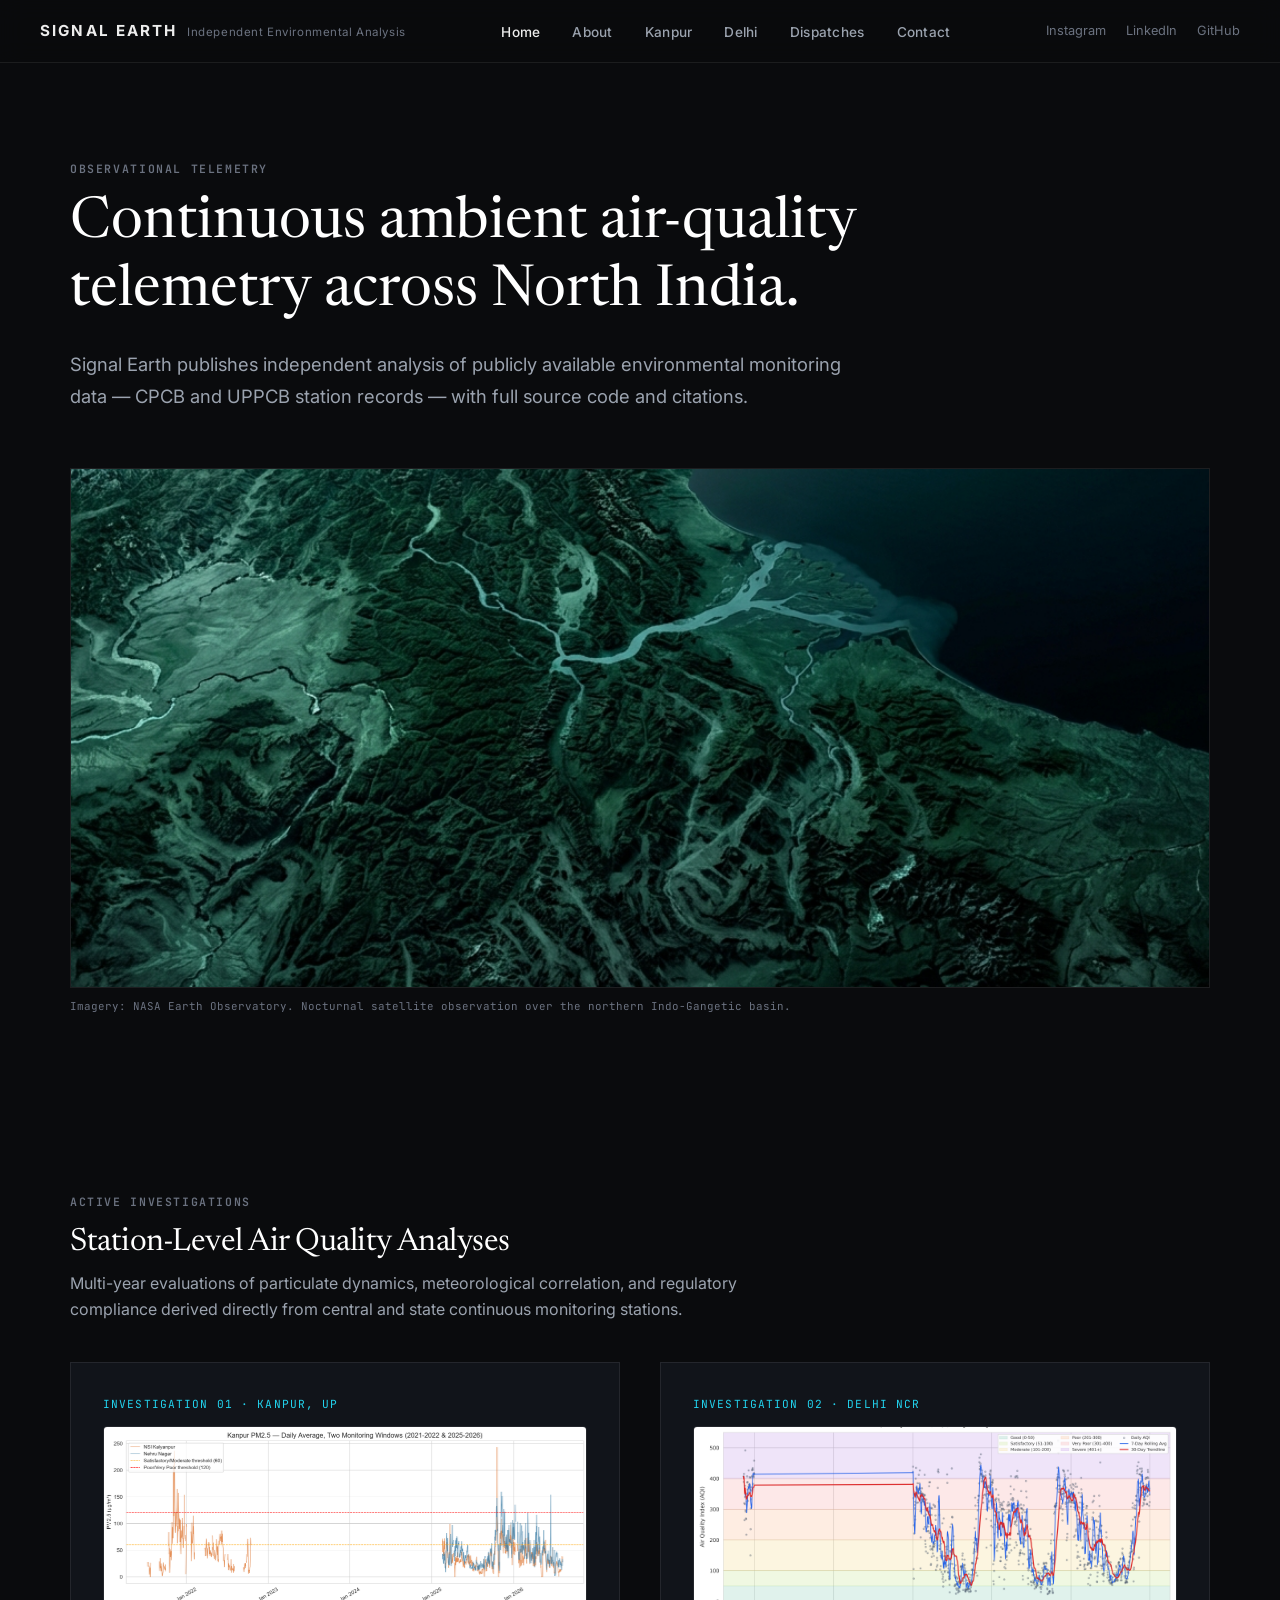
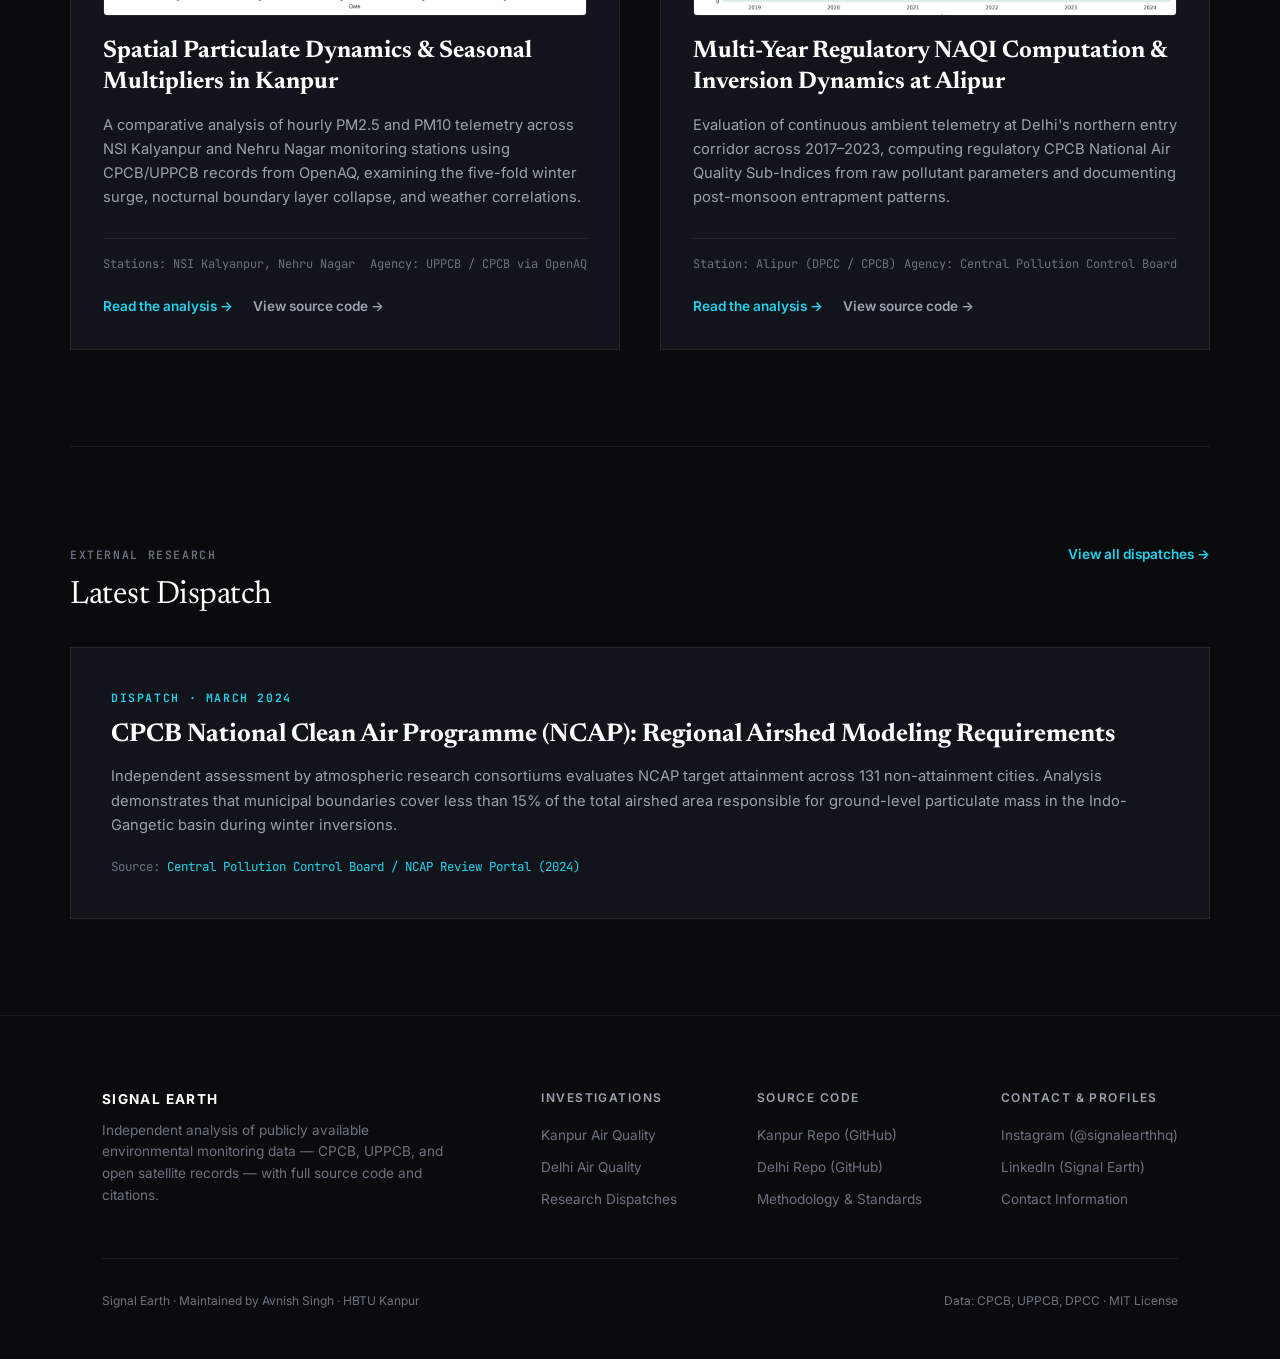
==== commit fad938d5: "feat(web): finalize Signal Earth build spec with NAAQS compliance table, exact phrasing, and verifie" ====
--- a/web/index.html
+++ b/web/index.html
@@ -37,11 +37,11 @@
     <header class="se-hero se-container">
       <span class="section-kicker">Observational Telemetry</span>
       <h1 class="se-hero-lede">Continuous ambient air-quality telemetry across North India.</h1>
-      <p class="se-hero-dek">Signal Earth publishes independent analysis of publicly available environmental monitoring data — CPCB, UPPCB, and open satellite records — with full source code and citations.</p>
+      <p class="se-hero-dek">Signal Earth publishes independent analysis of publicly available environmental monitoring data — CPCB and UPPCB station records — with full source code and citations.</p>
 
       <div class="se-hero-media">
-        <img src="assets/himalaya_haze_panorama.jpg" alt="NASA satellite panorama of seasonal atmospheric haze along the Indo-Gangetic Basin" class="se-hero-img">
-        <span class="se-media-credit">Imagery: NASA Earth Observatory / MODIS Rapid Response System. Nocturnal boundary layer over the Indo-Gangetic plain.</span>
+        <img src="assets/satellite_earth_dark.jpg" alt="NASA nocturnal satellite observation over the Indo-Gangetic Basin" class="se-hero-img">
+        <span class="se-media-credit">Imagery: NASA Earth Observatory. Nocturnal satellite observation over the northern Indo-Gangetic basin.</span>
       </div>
     </header>
 
@@ -55,6 +55,7 @@
         <!-- Kanpur Card -->
         <article class="se-card">
           <div class="se-card-status">INVESTIGATION 01 · KANPUR, UP</div>
+          <img src="assets/kanpur/01_timeseries.png" alt="Kanpur air quality analysis time series" style="width: 100%; height: 190px; object-fit: cover; border-radius: 4px; margin-bottom: 1.25rem; border: 1px solid var(--border-subtle); display: block;" loading="lazy">
           <h3 class="se-card-title"><a href="investigations/kanpur.html">Spatial Particulate Dynamics &amp; Seasonal Multipliers in Kanpur</a></h3>
           <p class="se-card-dek">A comparative analysis of hourly PM2.5 and PM10 telemetry across NSI Kalyanpur and Nehru Nagar monitoring stations using CPCB/UPPCB records from OpenAQ, examining the five-fold winter surge, nocturnal boundary layer collapse, and weather correlations.</p>
           <div class="se-card-meta">
@@ -70,6 +71,7 @@
         <!-- Delhi Card -->
         <article class="se-card">
           <div class="se-card-status">INVESTIGATION 02 · DELHI NCR</div>
+          <img src="assets/delhi/01_aqi_time_series.png" alt="Delhi air quality index multi-year telemetry" style="width: 100%; height: 190px; object-fit: cover; border-radius: 4px; margin-bottom: 1.25rem; border: 1px solid var(--border-subtle); display: block;" loading="lazy">
           <h3 class="se-card-title"><a href="investigations/delhi.html">Multi-Year Regulatory NAQI Computation &amp; Inversion Dynamics at Alipur</a></h3>
           <p class="se-card-dek">Evaluation of continuous ambient telemetry at Delhi's northern entry corridor across 2017–2023, computing regulatory CPCB National Air Quality Sub-Indices from raw pollutant parameters and documenting post-monsoon entrapment patterns.</p>
           <div class="se-card-meta">
--- a/web/style.css
+++ b/web/style.css
@@ -553,6 +553,55 @@
 }
 
 /* --------------------------------------------------------------------------
+   DATA TABLES
+   -------------------------------------------------------------------------- */
+
+.se-table-wrap {
+  width: 100%;
+  overflow-x: auto;
+  margin: 1.5rem 0 2rem 0;
+  border: 1px solid var(--border-subtle);
+  border-radius: var(--radius-md, 6px);
+  background: var(--bg-surface);
+}
+
+.se-table {
+  width: 100%;
+  border-collapse: collapse;
+  font-size: 0.88rem;
+  text-align: left;
+  font-family: var(--font-sans);
+}
+
+.se-table th {
+  background: rgba(255, 255, 255, 0.03);
+  padding: 0.85rem 1rem;
+  font-weight: 600;
+  font-size: 0.75rem;
+  text-transform: uppercase;
+  letter-spacing: 0.06em;
+  color: var(--text-muted);
+  border-bottom: 1px solid var(--border-subtle);
+  white-space: nowrap;
+}
+
+.se-table td {
+  padding: 0.85rem 1rem;
+  border-bottom: 1px solid rgba(255, 255, 255, 0.04);
+  color: #CBD5E1;
+  font-variant-numeric: tabular-nums;
+  white-space: nowrap;
+}
+
+.se-table tr:last-child td {
+  border-bottom: none;
+}
+
+.se-table tr:hover td {
+  background: rgba(255, 255, 255, 0.02);
+}
+
+/* --------------------------------------------------------------------------
    RESPONSIVE ADJUSTMENTS
    -------------------------------------------------------------------------- */
 
@@ -570,3 +619,4 @@
     padding: 4rem 0;
   }
 }
+
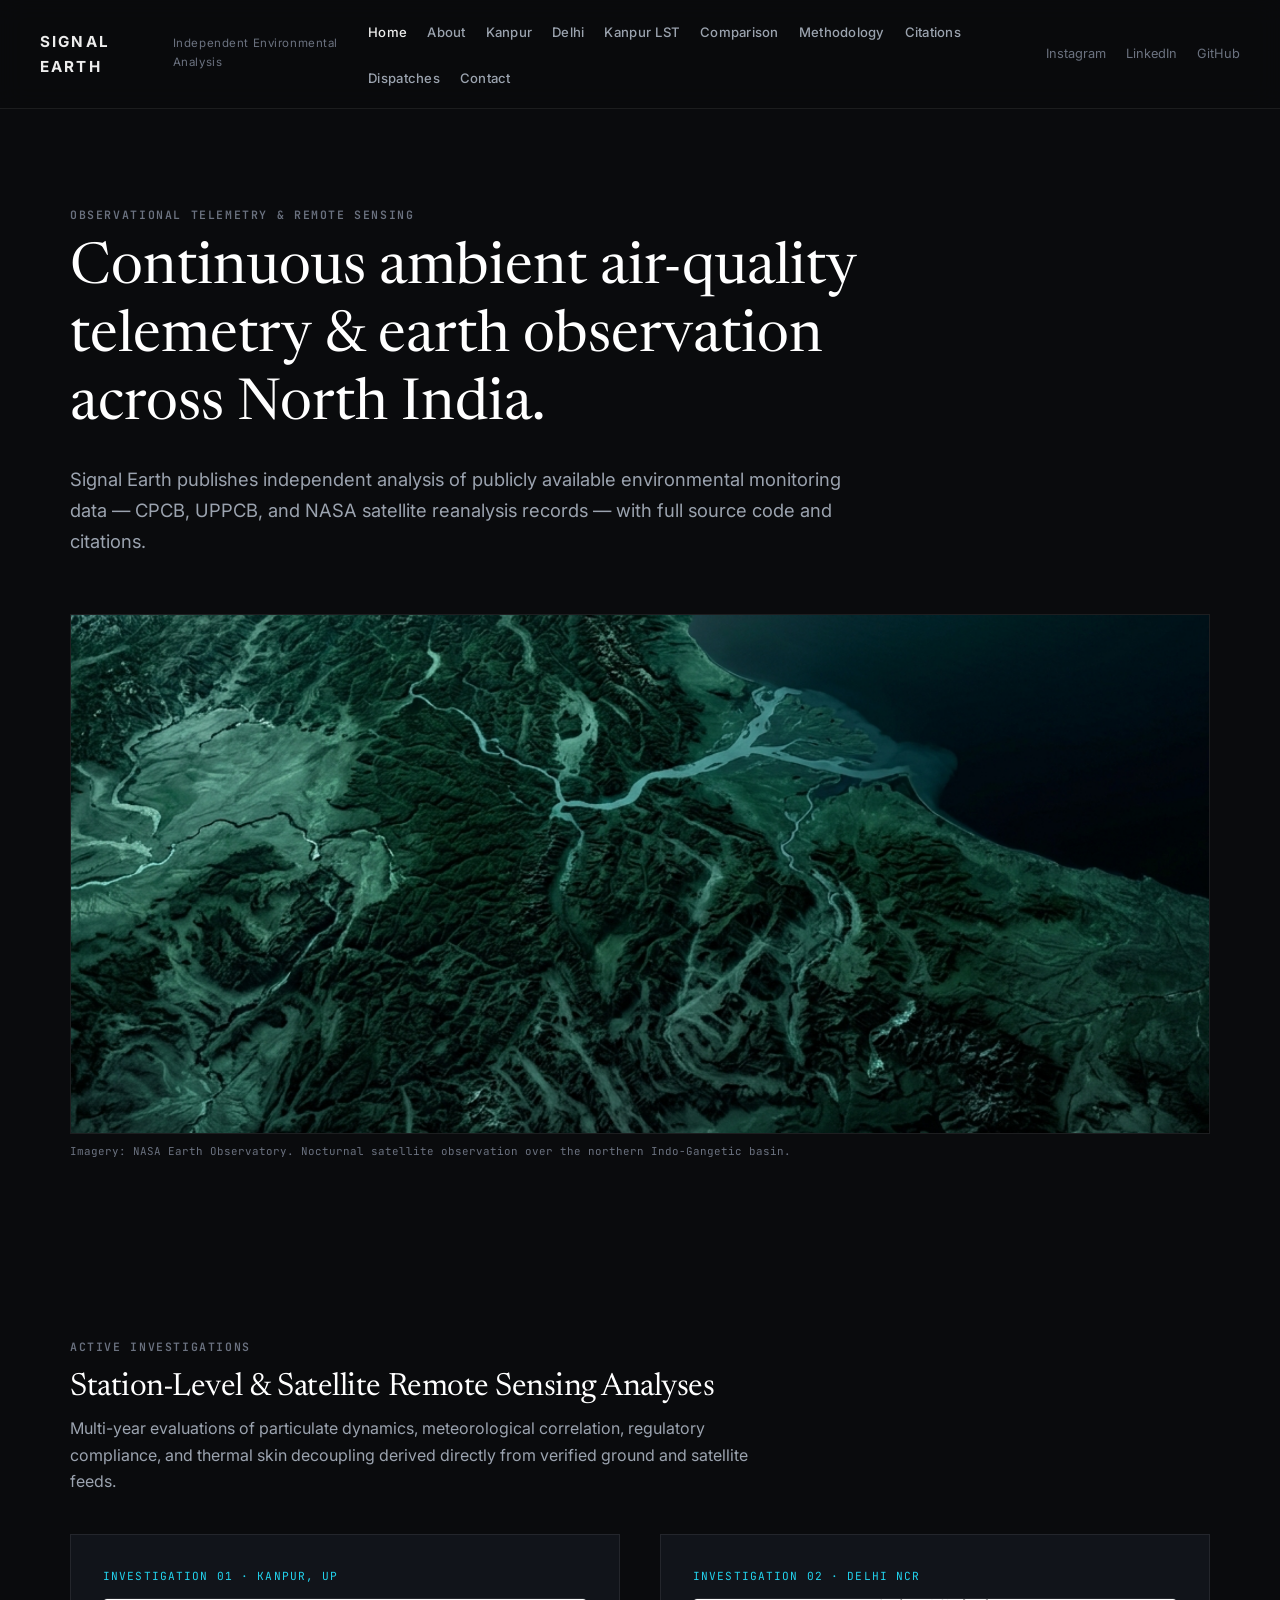
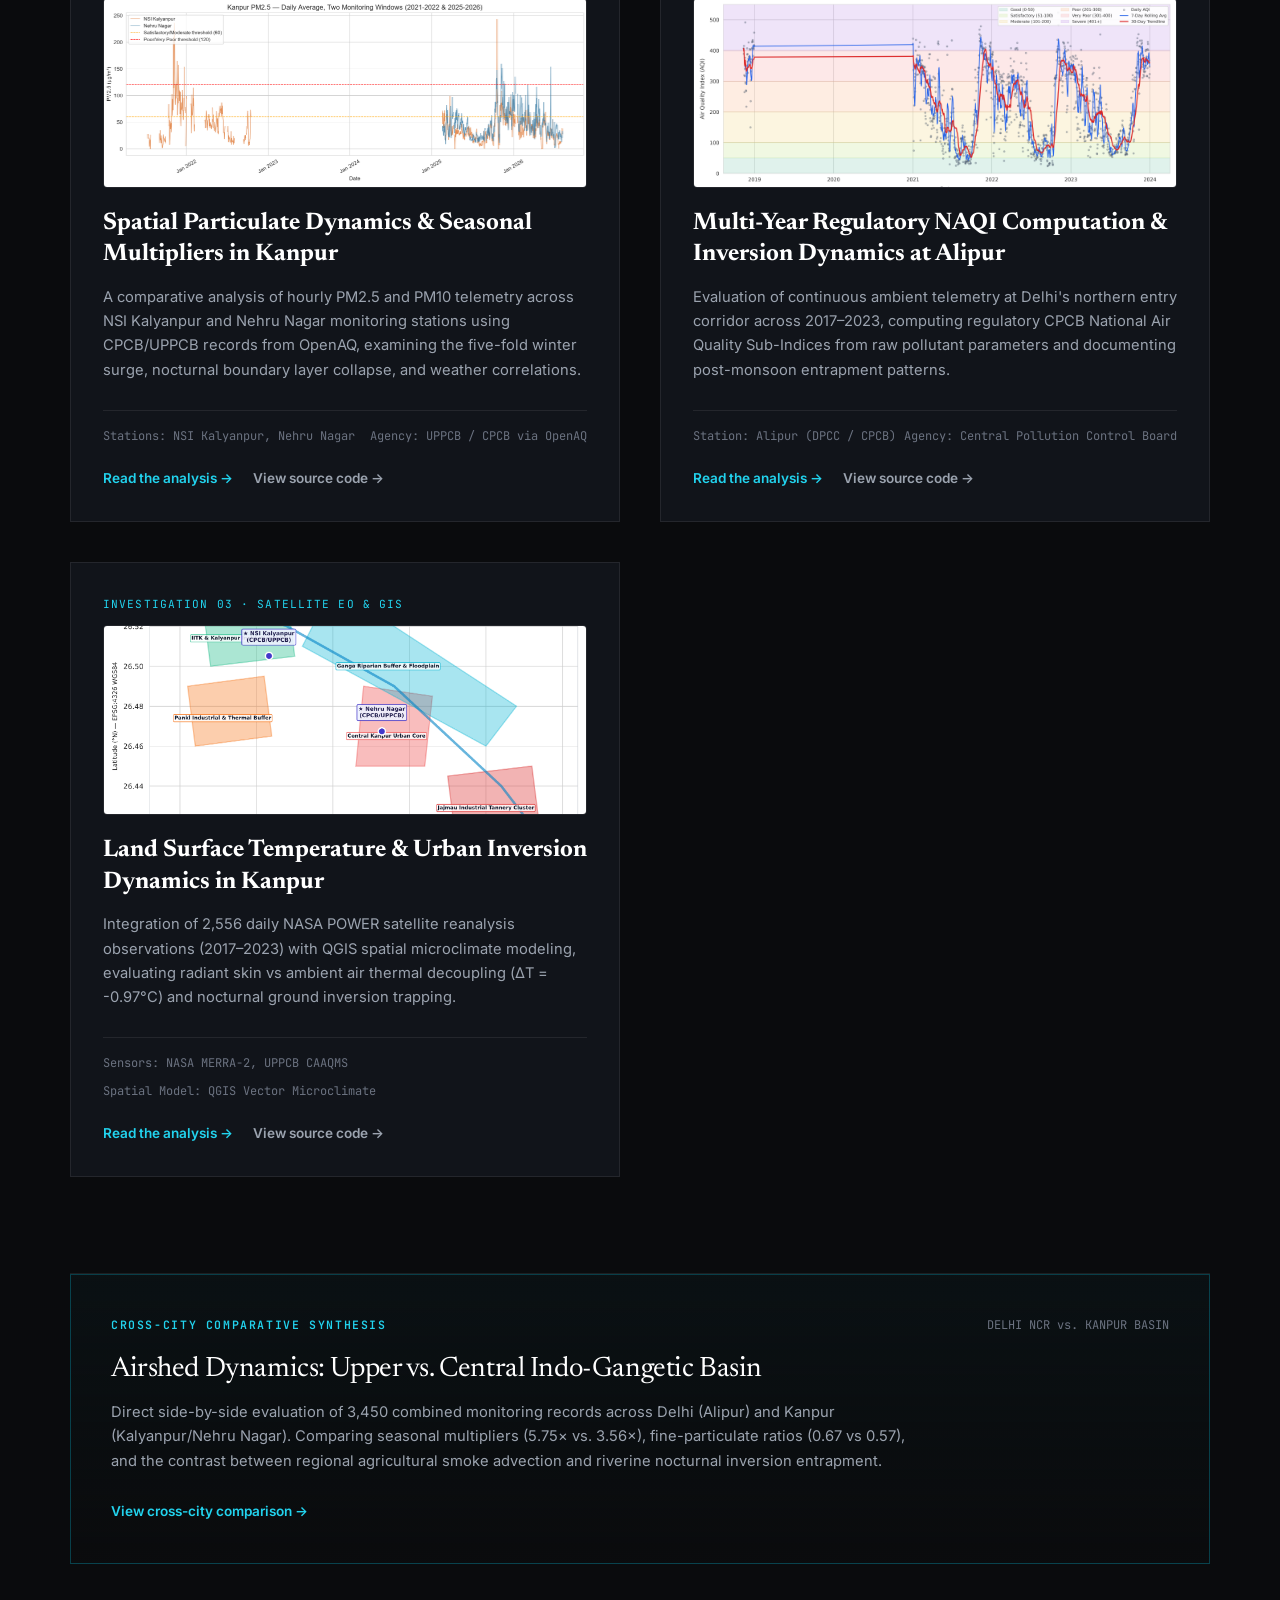
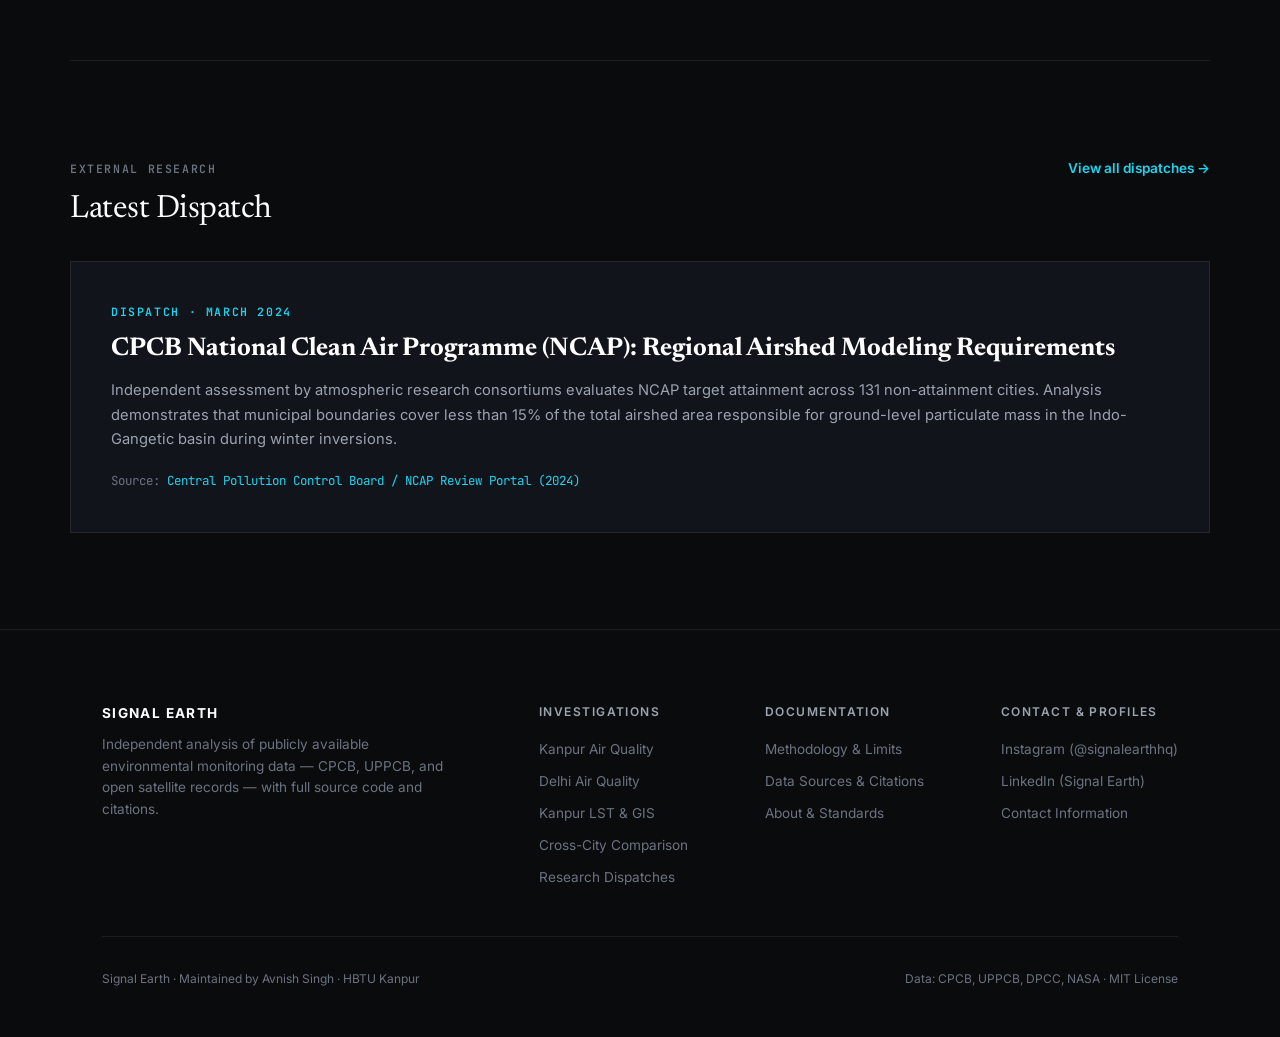
==== commit 943f75c4: "Complete Investigation 03 (Kanpur LST & QGIS), Methodology page, Cross-City comparison, and Citation" ====
--- a/web/index.html
+++ b/web/index.html
@@ -21,6 +21,10 @@
       <li><a href="about.html">About</a></li>
       <li><a href="investigations/kanpur.html">Kanpur</a></li>
       <li><a href="investigations/delhi.html">Delhi</a></li>
+      <li><a href="investigations/kanpur-lst.html">Kanpur LST</a></li>
+      <li><a href="investigations/comparison.html">Comparison</a></li>
+      <li><a href="methodology.html">Methodology</a></li>
+      <li><a href="citations.html">Citations</a></li>
       <li><a href="dispatches.html">Dispatches</a></li>
       <li><a href="contact.html">Contact</a></li>
     </ul>
@@ -35,9 +39,9 @@
   <main>
     <!-- Hero Section -->
     <header class="se-hero se-container">
-      <span class="section-kicker">Observational Telemetry</span>
-      <h1 class="se-hero-lede">Continuous ambient air-quality telemetry across North India.</h1>
-      <p class="se-hero-dek">Signal Earth publishes independent analysis of publicly available environmental monitoring data — CPCB and UPPCB station records — with full source code and citations.</p>
+      <span class="section-kicker">Observational Telemetry &amp; Remote Sensing</span>
+      <h1 class="se-hero-lede">Continuous ambient air-quality telemetry &amp; earth observation across North India.</h1>
+      <p class="se-hero-dek">Signal Earth publishes independent analysis of publicly available environmental monitoring data — CPCB, UPPCB, and NASA satellite reanalysis records — with full source code and citations.</p>
 
       <div class="se-hero-media">
         <img src="assets/satellite_earth_dark.jpg" alt="NASA nocturnal satellite observation over the Indo-Gangetic Basin" class="se-hero-img">
@@ -48,8 +52,8 @@
     <!-- Investigations Section -->
     <section class="se-section se-container">
       <span class="section-kicker">Active Investigations</span>
-      <h2 class="editorial-headline" style="font-size: 2rem; margin-bottom: 0.5rem;">Station-Level Air Quality Analyses</h2>
-      <p style="color: var(--text-secondary); max-width: 680px;">Multi-year evaluations of particulate dynamics, meteorological correlation, and regulatory compliance derived directly from central and state continuous monitoring stations.</p>
+      <h2 class="editorial-headline" style="font-size: 2rem; margin-bottom: 0.5rem;">Station-Level &amp; Satellite Remote Sensing Analyses</h2>
+      <p style="color: var(--text-secondary); max-width: 680px;">Multi-year evaluations of particulate dynamics, meteorological correlation, regulatory compliance, and thermal skin decoupling derived directly from verified ground and satellite feeds.</p>
 
       <div class="se-investigations-grid">
         <!-- Kanpur Card -->
@@ -83,6 +87,41 @@
             <a href="https://github.com/avnish36singh-arch/delhi-air_qaulity_cpcb" target="_blank" rel="noopener noreferrer" class="se-link se-link-secondary">View source code &rarr;</a>
           </div>
         </article>
+
+        <!-- Kanpur LST Card -->
+        <article class="se-card">
+          <div class="se-card-status">INVESTIGATION 03 · SATELLITE EO &amp; GIS</div>
+          <img src="assets/lst/03_kanpur_spatial_thermal_zones.png" alt="Kanpur thermal microclimate zones GIS map" style="width: 100%; height: 190px; object-fit: cover; border-radius: 4px; margin-bottom: 1.25rem; border: 1px solid var(--border-subtle); display: block;" loading="lazy">
+          <h3 class="se-card-title"><a href="investigations/kanpur-lst.html">Land Surface Temperature &amp; Urban Inversion Dynamics in Kanpur</a></h3>
+          <p class="se-card-dek">Integration of 2,556 daily NASA POWER satellite reanalysis observations (2017–2023) with QGIS spatial microclimate modeling, evaluating radiant skin vs ambient air thermal decoupling (&Delta;T = -0.97&deg;C) and nocturnal ground inversion trapping.</p>
+          <div class="se-card-meta">
+            <span>Sensors: NASA MERRA-2, UPPCB CAAQMS</span>
+            <span>Spatial Model: QGIS Vector Microclimate</span>
+          </div>
+          <div class="se-card-links">
+            <a href="investigations/kanpur-lst.html" class="se-link">Read the analysis &rarr;</a>
+            <a href="https://github.com/avnish36singh-arch/Air-Quality-Analysis-Kanpur" target="_blank" rel="noopener noreferrer" class="se-link se-link-secondary">View source code &rarr;</a>
+          </div>
+        </article>
+      </div>
+    </section>
+
+    <!-- Cross-City Comparison Feature -->
+    <section class="se-section se-container" style="padding-top: 0;">
+      <div class="se-card" style="padding: 2.5rem; border-color: rgba(6, 182, 212, 0.3); background: linear-gradient(180deg, rgba(6, 182, 212, 0.03) 0%, rgba(10, 11, 13, 0.95) 100%);">
+        <div style="display: flex; justify-content: space-between; align-items: baseline; flex-wrap: wrap; gap: 1rem; margin-bottom: 1rem;">
+          <span class="section-kicker" style="color: var(--data-cyan); margin: 0;">CROSS-CITY COMPARATIVE SYNTHESIS</span>
+          <span style="font-family: var(--font-mono); font-size: 0.75rem; color: var(--text-muted);">DELHI NCR vs. KANPUR BASIN</span>
+        </div>
+        <h3 class="editorial-headline" style="font-size: 1.75rem; margin-bottom: 0.85rem; color: #FFFFFF;">
+          <a href="investigations/comparison.html" style="color: inherit; text-decoration: none;">Airshed Dynamics: Upper vs. Central Indo-Gangetic Basin</a>
+        </h3>
+        <p class="se-card-dek" style="margin-bottom: 1.5rem; max-width: 820px;">
+          Direct side-by-side evaluation of 3,450 combined monitoring records across Delhi (Alipur) and Kanpur (Kalyanpur/Nehru Nagar). Comparing seasonal multipliers (5.75&times; vs. 3.56&times;), fine-particulate ratios (0.67 vs 0.57), and the contrast between regional agricultural smoke advection and riverine nocturnal inversion entrapment.
+        </p>
+        <div>
+          <a href="investigations/comparison.html" class="se-link">View cross-city comparison &rarr;</a>
+        </div>
       </div>
     </section>
 
@@ -125,16 +164,18 @@
           <ul>
             <li><a href="investigations/kanpur.html">Kanpur Air Quality</a></li>
             <li><a href="investigations/delhi.html">Delhi Air Quality</a></li>
+            <li><a href="investigations/kanpur-lst.html">Kanpur LST &amp; GIS</a></li>
+            <li><a href="investigations/comparison.html">Cross-City Comparison</a></li>
             <li><a href="dispatches.html">Research Dispatches</a></li>
           </ul>
         </div>
 
         <div class="se-footer-col">
-          <h5>Source Code</h5>
+          <h5>Documentation</h5>
           <ul>
-            <li><a href="https://github.com/avnish36singh-arch/Air-Quality-Analysis-Kanpur" target="_blank" rel="noopener noreferrer">Kanpur Repo (GitHub)</a></li>
-            <li><a href="https://github.com/avnish36singh-arch/delhi-air_qaulity_cpcb" target="_blank" rel="noopener noreferrer">Delhi Repo (GitHub)</a></li>
-            <li><a href="about.html">Methodology &amp; Standards</a></li>
+            <li><a href="methodology.html">Methodology &amp; Limits</a></li>
+            <li><a href="citations.html">Data Sources &amp; Citations</a></li>
+            <li><a href="about.html">About &amp; Standards</a></li>
           </ul>
         </div>
 
@@ -150,7 +191,7 @@
 
       <div class="se-footer-bottom">
         <span>Signal Earth &middot; Maintained by Avnish Singh &middot; HBTU Kanpur</span>
-        <span>Data: CPCB, UPPCB, DPCC &middot; MIT License</span>
+        <span>Data: CPCB, UPPCB, DPCC, NASA &middot; MIT License</span>
       </div>
     </div>
   </footer>
--- a/web/style.css
+++ b/web/style.css
@@ -94,18 +94,20 @@
 
 .se-nav-links {
   display: flex;
-  gap: 2rem;
+  gap: 1.25rem;
   list-style: none;
   align-items: center;
+  flex-wrap: wrap;
 }
 
 .se-nav-links a {
   text-decoration: none;
   color: var(--text-secondary);
-  font-size: 0.85rem;
+  font-size: 0.82rem;
   font-weight: 500;
   letter-spacing: 0.02em;
   transition: color 0.15s ease;
+  white-space: nowrap;
 }
 
 .se-nav-links a:hover,
